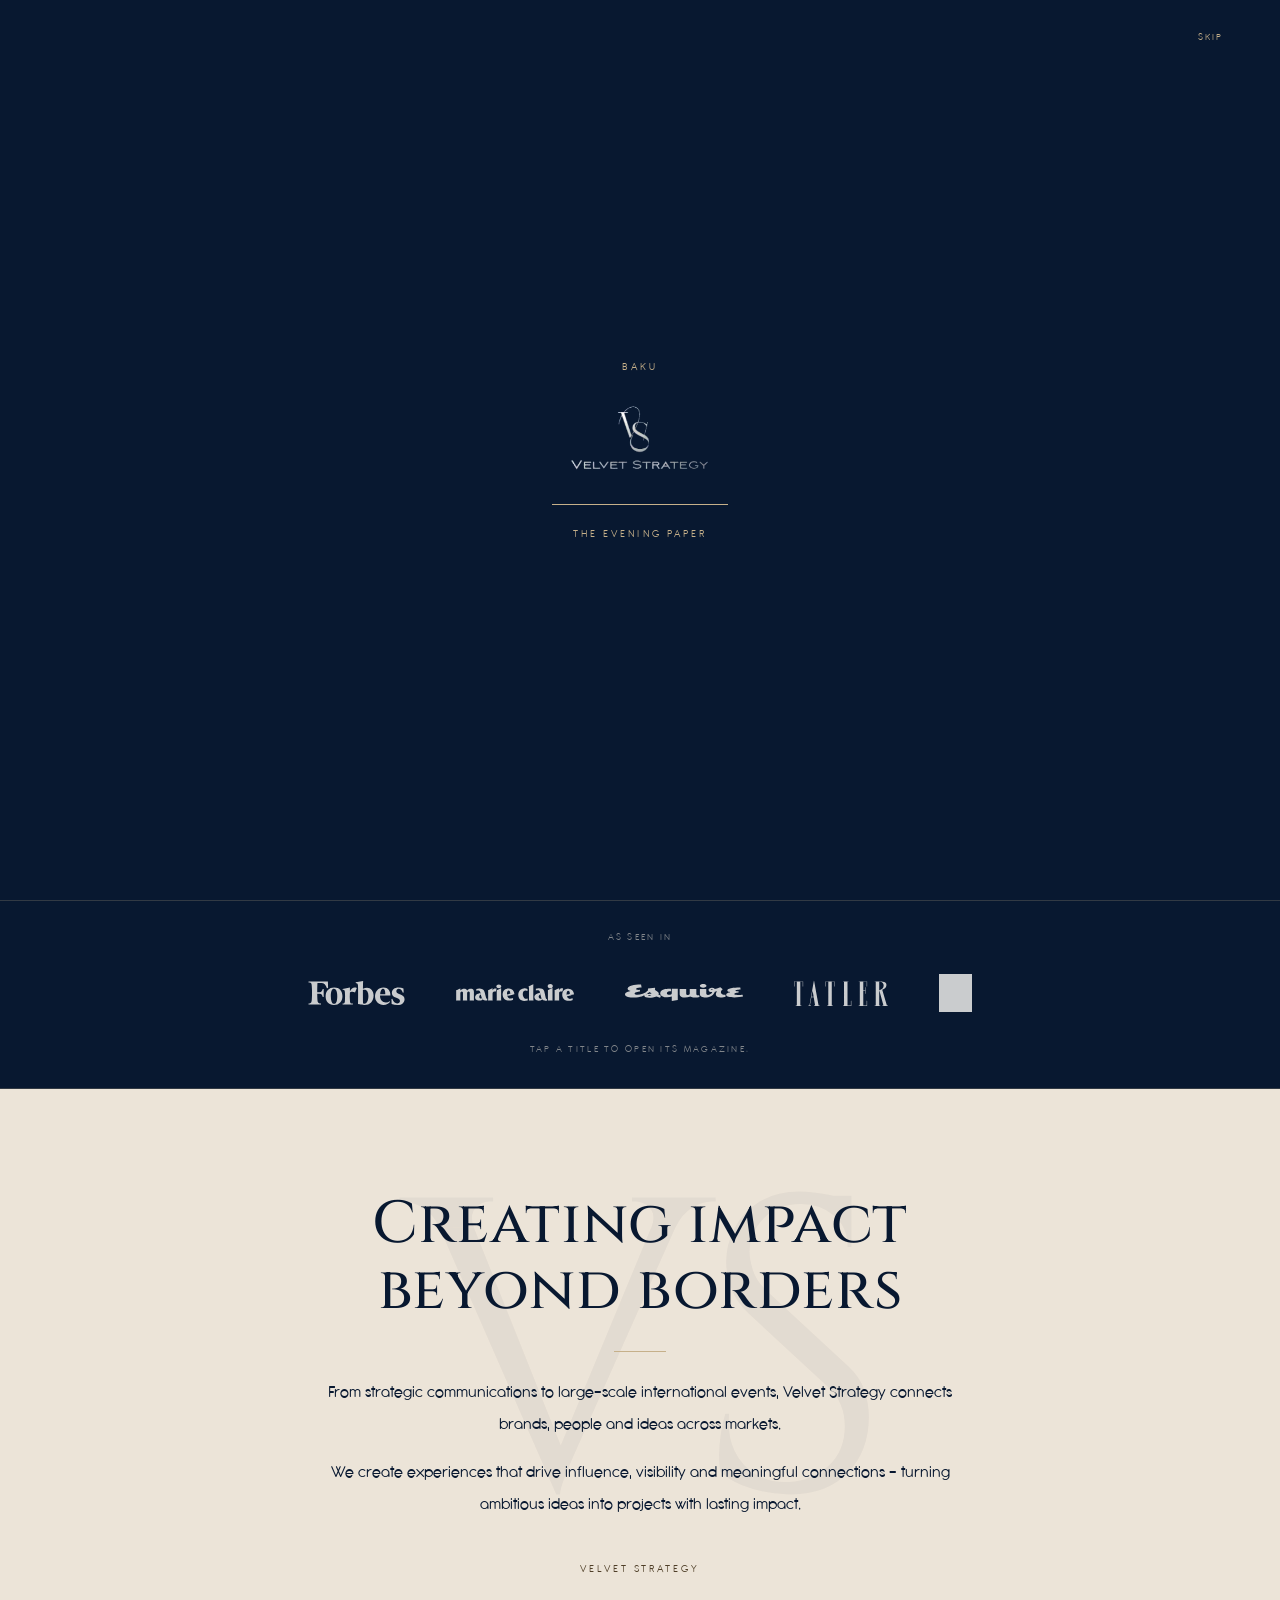
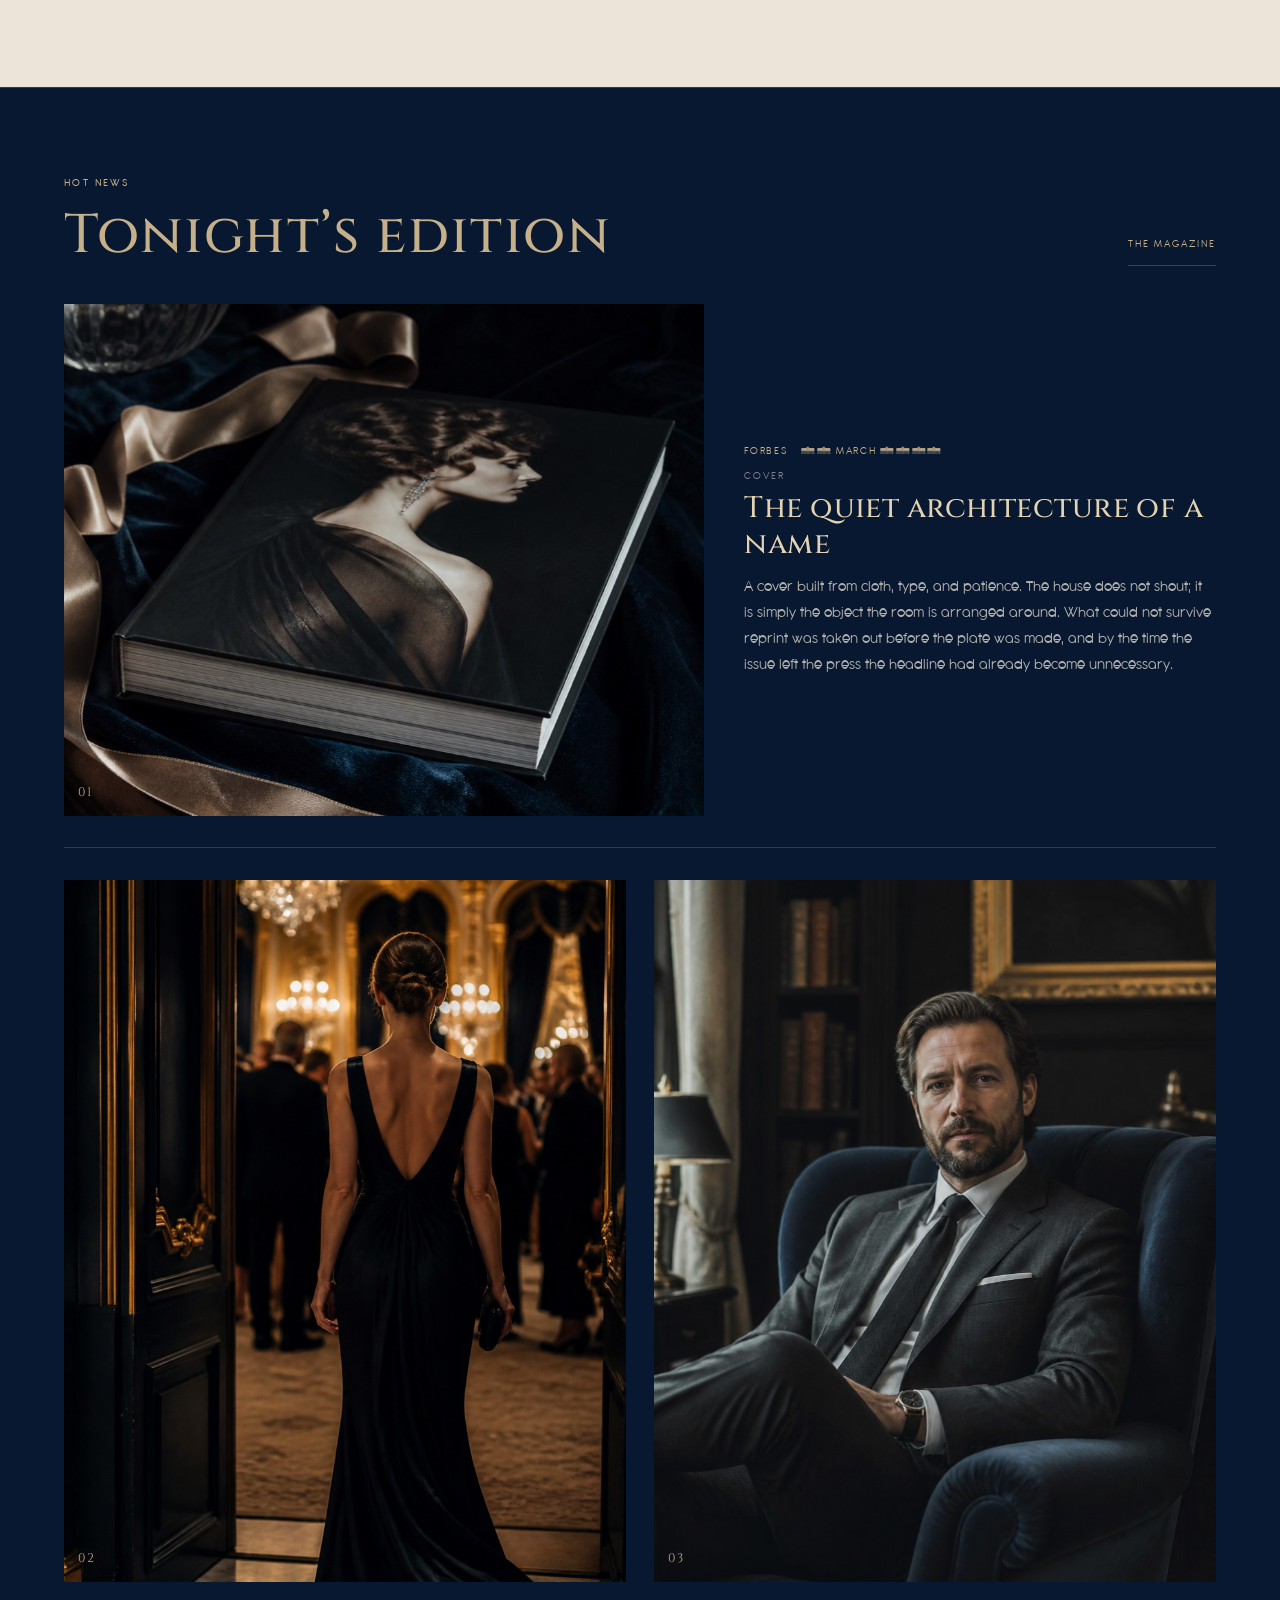
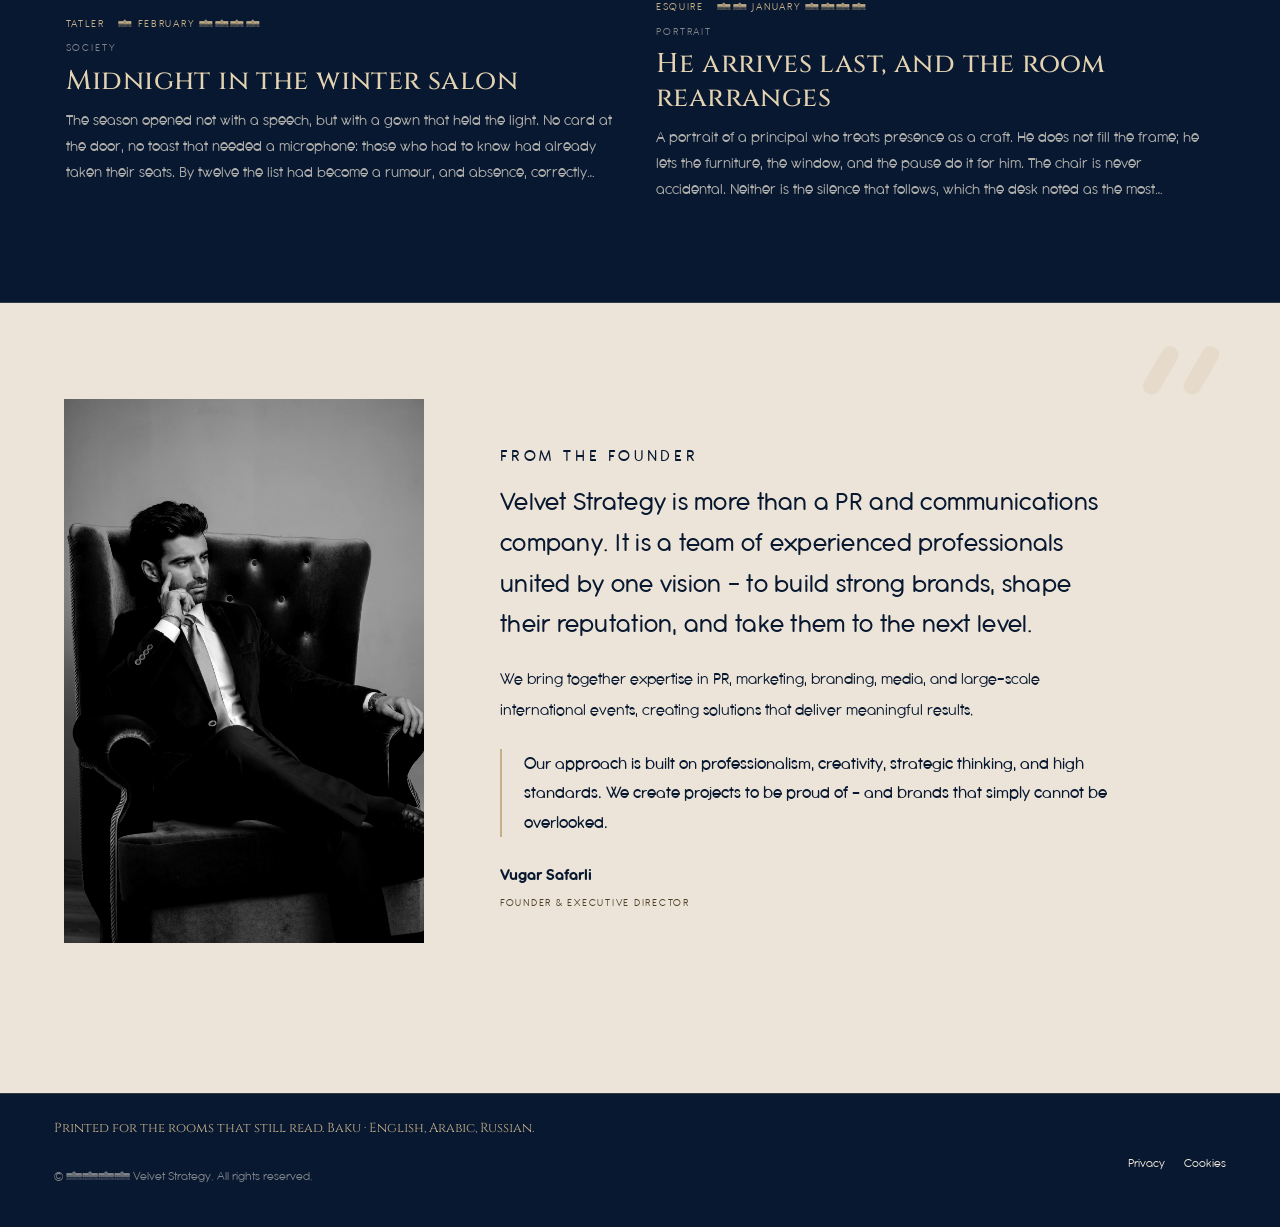
==== index.html @ 1d1216c5 "Set display type in Cinzel in place of Kudry. Co-authored-by: Cursor <cursoragent@cursor.com>" ====
<!DOCTYPE html>
<html lang="en">
  <head>
    <meta charset="utf-8" />
    <meta name="viewport" content="width=device-width, initial-scale=1, viewport-fit=cover" />
    <title>Velvet Strategy</title>
    <meta name="description" content="Velvet Strategy — PR, marketing, and event management. Where strategy turns into status." />
    <link rel="icon" href="assets/favicon.png" type="image/png" />
    <link rel="preconnect" href="https://fonts.googleapis.com" />
    <link rel="preconnect" href="https://fonts.gstatic.com" crossorigin />
    <link
      href="https://fonts.googleapis.com/css2?family=Amiri:ital,wght@0,400;0,700;1,400;1,700&family=Cinzel:wght@400;500;600;700&family=Noto+Naskh+Arabic:wght@400;500;600;700&family=Pinyon+Script&display=swap"
      rel="stylesheet"
    />
    <link rel="stylesheet" href="css/styles.css" />
    <script>
      (function () {
        try {
          var skip = window.matchMedia("(prefers-reduced-motion: reduce)").matches;
          if (skip) document.documentElement.classList.add("curtain-skip");
        } catch (e) {}
      })();
    </script>
  </head>
  <body data-page="home">
    <div class="curtain" id="curtain">
      <button type="button" class="curtain-skip" id="curtain-skip" data-i18n="curtain.skip">Skip</button>
      <div class="curtain-stage">
        <p class="curtain-place" data-i18n="curtain.place">Baku</p>
        <img class="curtain-mark" src="assets/logo-velvet.png" alt="Velvet Strategy" width="580" height="301" />
        <span class="curtain-rule" aria-hidden="true"></span>
        <p class="curtain-line" data-i18n="curtain.line">The evening paper</p>
      </div>
    </div>

    <a class="skip" href="#main" data-i18n="skip">Skip to content</a>
    <div class="read-line" aria-hidden="true"><i id="read-line"></i></div>

    <header class="site-header" id="site-header">
      <a class="wordmark" href="#top">
        <img src="assets/logo-velvet.png" alt="Velvet Strategy" width="580" height="301" />
      </a>
      <div class="header-end">
        <div class="lang-switch" role="group" aria-label="Language">
          <button class="lang-btn" type="button" data-lang="en" aria-pressed="true">EN</button>
          <button class="lang-btn" type="button" data-lang="ar" aria-pressed="false">عربي</button>
          <button class="lang-btn" type="button" data-lang="ru" aria-pressed="false">RU</button>
        </div>
        <a class="btn-talk" href="contact.html" data-i18n="nav.talk">Let’s talk</a>
        <button
          class="menu-toggle"
          id="menu-toggle"
          type="button"
          aria-expanded="false"
          aria-controls="site-menu"
          data-i18n-aria="nav.open"
        >
          <span class="burger" aria-hidden="true"><i></i><i></i><i></i></span>
        </button>
      </div>
      <nav class="mast-nav" aria-label="Primary">
        <a href="about.html" data-i18n="nav.about">About</a>
        <a href="services.html" data-i18n="nav.services">Services</a>
        <a href="magazine.html" data-i18n="nav.magazine">Magazine</a>
        <a href="events.html" data-i18n="nav.events">Events</a>
        <a href="partners.html" data-i18n="nav.partners">Partners</a>
        <a href="cases.html" data-i18n="nav.cases">Cases</a>
        <a href="contact.html" data-i18n="nav.contact">Contact</a>
      </nav>
    </header>

    <div class="menu" id="site-menu" aria-hidden="true" inert>
      <div class="menu-top">
        <a class="wordmark" href="index.html">
          <img src="assets/logo-velvet.png" alt="Velvet Strategy" width="580" height="301" />
        </a>
        <button class="menu-toggle" id="menu-close" type="button" data-i18n-aria="nav.close">
          <svg width="16" height="16" viewBox="0 0 16 16" aria-hidden="true">
            <path d="M2 2l12 12M14 2L2 14" fill="none" stroke="currentColor" stroke-width="1.2" />
          </svg>
        </button>
      </div>
      <nav class="menu-nav" aria-label="Mobile">
        <a class="menu-link" href="about.html"><span>01</span><b data-i18n="nav.about">About</b></a>
        <a class="menu-link" href="services.html"><span>02</span><b data-i18n="nav.services">Services</b></a>
        <a class="menu-link" href="magazine.html"><span>03</span><b data-i18n="nav.magazine">Magazine</b></a>
        <a class="menu-link" href="events.html"><span>04</span><b data-i18n="nav.events">Events</b></a>
        <a class="menu-link" href="partners.html"><span>05</span><b data-i18n="nav.partners">Partners</b></a>
        <a class="menu-link" href="cases.html"><span>06</span><b data-i18n="nav.cases">Cases</b></a>
        <a class="menu-link" href="contact.html"><span>07</span><b data-i18n="nav.contact">Contact</b></a>
      </nav>
      <div class="menu-footer">
        <div class="lang-switch" role="group" aria-label="Language">
          <button class="lang-btn" type="button" data-lang="en">EN</button>
          <button class="lang-btn" type="button" data-lang="ar">عربي</button>
          <button class="lang-btn" type="button" data-lang="ru">RU</button>
        </div>
        <a href="privacy.html" data-i18n="nav.privacy">Privacy</a>
      </div>
    </div>

    <main id="main">
      <section class="hero" id="top">
        <div class="hero-bg" aria-hidden="true"></div>
        <div class="hero-veil" aria-hidden="true"></div>
        <div class="hero-copy">
          <p class="hero-edition">
            <span class="live-dot" aria-hidden="true"></span>
            <span data-i18n="hero.edition">Late city edition</span>
            <span aria-hidden="true"> · </span>
            <time data-edition-date></time>
          </p>
          <h1 class="hero-title" data-i18n="hero.kicker">Global PR & communications advisors</h1>
          <p class="hero-body" data-i18n="hero.body">Building brands, shaping reputations and creating connections worldwide.</p>
          <div class="hero-actions">
            <a class="btn-ghost" href="magazine.html">
              <span data-i18n="hero.cta">Open today’s edition</span>
              <span class="arrow" aria-hidden="true"></span>
            </a>
          </div>
        </div>
      </section>

      <section class="featured reveal" aria-label="Press">
        <p data-i18n="featured.label">As seen in</p>
        <ul class="featured-logos" id="press-marks">
          <li>
            <a class="press-mark" href="magazine.html?outlet=Forbes" data-outlet="Forbes">
              <img src="assets/press/forbes.svg" alt="Forbes" />
            </a>
          </li>
          <li>
            <a class="press-mark" href="magazine.html?outlet=Marie Claire" data-outlet="Marie Claire">
              <img src="assets/press/marie-claire.svg" alt="Marie Claire" />
            </a>
          </li>
          <li>
            <a class="press-mark" href="magazine.html?outlet=Esquire" data-outlet="Esquire">
              <img src="assets/press/esquire.svg" alt="Esquire" />
            </a>
          </li>
          <li>
            <a class="press-mark" href="magazine.html?outlet=Tatler" data-outlet="Tatler">
              <img src="assets/press/tatler.svg" alt="Tatler" />
            </a>
          </li>
          <li>
            <a class="press-mark" href="magazine.html?outlet=Associated Press" data-outlet="Associated Press">
              <img src="assets/press/ap.svg" alt="Associated Press" />
            </a>
          </li>
        </ul>
        <p class="featured-hint" data-i18n="featured.hint"></p>
      </section>

      <section class="impact" id="impact" aria-labelledby="impact-title">
        <div class="impact-inner">
          <h2 id="impact-title">
            <span data-i18n="impact.line1">Creating impact</span>
            <span data-i18n="impact.line2">beyond borders</span>
          </h2>
          <span class="impact-rule" aria-hidden="true"></span>
          <p class="impact-copy" data-i18n="impact.p1">
            From strategic communications to large-scale international events, Velvet Strategy connects brands, people and ideas across markets.
          </p>
          <p class="impact-copy" data-i18n="impact.p2">
            We create experiences that drive influence, visibility and meaningful connections – turning ambitious ideas into projects with lasting impact.
          </p>
          <p class="impact-mark">Velvet Strategy</p>
        </div>
      </section>

      <section class="heat" id="heat" aria-labelledby="heat-title">
        <div class="heat-head">
          <p class="eyebrow" data-i18n="heat.eyebrow">Hot news</p>
          <div class="heat-head-row">
            <h2 id="heat-title" data-i18n="heat.title">Tonight’s edition</h2>
            <a class="heat-more" href="magazine.html" data-i18n="heat.more">The magazine</a>
          </div>
        </div>
        <div class="heat-grid" id="hot-news"></div>
      </section>

      <section class="founder" id="founder" aria-labelledby="founder-title">
        <div class="founder-grid wrap">
          <figure class="founder-portrait reveal">
            <img
              src="assets/founder-vugar.jpg"
              alt="Vugar Safarli"
              width="682"
              height="778"
              decoding="async"
            />
          </figure>
          <div class="founder-copy reveal">
            <p class="eyebrow" data-i18n="founder.eyebrow">From the founder</p>
            <h2 id="founder-title" data-i18n="founder.title">
              Velvet Strategy is more than a PR and communications company. It is a team of experienced professionals united by one vision – to build strong brands, shape their reputation, and take them to the next level.
            </h2>
            <p data-i18n="founder.p1">
              We bring together expertise in PR, marketing, branding, media, and large-scale international events, creating solutions that deliver meaningful results.
            </p>
            <blockquote data-i18n="founder.p2">
              Our approach is built on professionalism, creativity, strategic thinking, and high standards. We create projects to be proud of – and brands that simply cannot be overlooked.
            </blockquote>
            <p class="founder-sign">
              <strong data-i18n="founder.name">Vugar Safarli</strong>
              <small data-i18n="founder.role">Founder & Executive Director</small>
            </p>
          </div>
        </div>
      </section>
    </main>

    <footer class="site-footer reveal">
      <p class="footer-colophon" data-i18n="footer.colophon"></p>
      <p>
        © <span data-year></span> <span data-brand="legal"></span>.
        <span data-i18n="footer.rights"></span>
      </p>
      <div class="footer-links">
        <a href="privacy.html" data-i18n="nav.privacy">Privacy</a>
        <a href="cookies.html" data-i18n="nav.cookies">Cookies</a>
      </div>
    </footer>

    <a class="wa" data-wa href="#" data-i18n-aria="contact.whatsapp" aria-label="WhatsApp">
      <svg width="20" height="20" viewBox="0 0 24 24" fill="currentColor" aria-hidden="true">
        <path
          d="M12.04 2C6.58 2 2.15 6.4 2.15 11.84c0 1.74.46 3.44 1.33 4.94L2 22l5.37-1.4a10 10 0 0 0 4.67 1.19h.01c5.46 0 9.89-4.4 9.89-9.85C21.94 6.4 17.5 2 12.04 2zm5.75 14.16c-.24.68-1.4 1.3-1.94 1.38-.5.07-1.12.1-1.81-.11-.42-.13-.95-.3-1.64-.59-2.89-1.25-4.77-4.16-4.92-4.35-.14-.2-1.18-1.57-1.18-3 0-1.42.74-2.12 1-2.41.24-.28.64-.41 1.02-.41h.73c.23 0 .55-.09.86.66.33.79.1 1.92.09 1.96-.13.32-.22.35-.41.58-.18.2-.38.46-.17.86.2.4.9 1.48 1.93 2.4 1.33 1.18 2.45 1.55 2.85 1.73.4.18.63.15.86-.09.23-.24.99-1.15 1.26-1.55.26-.4.53-.33.88-.2.36.13 2.26 1.07 2.65 1.26.39.2.64.29.74.46.09.16.09.94-.15 1.62z"
        />
      </svg>
    </a>
    <div class="toast" id="toast" role="status"></div>
    <script src="js/config.js"></script>
    <script src="js/i18n.js"></script>
    <script src="js/news.js"></script>
    <script src="js/app.js"></script>
  </body>
</html>
---- css/styles.css ----
/* Velvet Strategy — quiet luxury */

@font-face {
  font-family: "Antipasto Pro";
  src: url("../assets/fonts/AntipastoPro-Light.woff2") format("woff2");
  font-weight: 300;
  font-style: normal;
  font-display: swap;
}

@font-face {
  font-family: "Antipasto Pro";
  src: url("../assets/fonts/AntipastoPro-Regular.woff2") format("woff2");
  font-weight: 400;
  font-style: normal;
  font-display: swap;
}

@font-face {
  font-family: "Antipasto Pro";
  src: url("../assets/fonts/AntipastoPro-Medium.woff2") format("woff2");
  font-weight: 500;
  font-style: normal;
  font-display: swap;
}

@font-face {
  font-family: "Antipasto Pro";
  src: url("../assets/fonts/AntipastoPro-Bold.woff2") format("woff2");
  font-weight: 600;
  font-style: normal;
  font-display: swap;
}

@font-face {
  font-family: "Antipasto Pro";
  src: url("../assets/fonts/AntipastoPro-Bold.woff2") format("woff2");
  font-weight: 700;
  font-style: normal;
  font-display: swap;
}

:root {
  --navy: #081830;
  --navy-2: #0c2040;
  --navy-3: #122a4c;
  --gold: #c6b08a;
  --gold-2: #e4d3b2;
  --gold-dim: rgba(198, 176, 138, 0.28);
  --gold-deep: #4f3f28;
  --cream: #f1eadc;
  --mist: rgba(241, 234, 220, 0.72);
  --mute: rgba(241, 234, 220, 0.52);
  --beige: #ece4d8;
  --ink-mist: rgba(8, 24, 48, 0.82);
  --ink-mute: rgba(8, 24, 48, 0.62);
  --ink-line: rgba(8, 24, 48, 0.16);
  --line: rgba(198, 176, 138, 0.22);
  --header-h: 4.75rem;
  --pad: clamp(1.25rem, 4.2vw, 3.5rem);
  --max: 72rem;
  --serif: "Cinzel", "Times New Roman", serif;
  --sans: "Antipasto Pro", "Manrope", "Segoe UI", sans-serif;
  --gothic: "Antipasto Pro", "Manrope", "Segoe UI", sans-serif;
  --script: "Pinyon Script", "Snell Roundhand", "Apple Chancery", cursive;
  --ar-serif: "Amiri", "Noto Naskh Arabic", serif;
  --ar-sans: "Noto Naskh Arabic", "Amiri", serif;
  --ease: cubic-bezier(0.22, 1, 0.36, 1);
  --z-header: 50;
  --z-menu: 60;
  --z-film: 70;
  --z-toast: 80;
  --z-curtain: 96;
}

*,
*::before,
*::after {
  box-sizing: border-box;
}

html {
  scroll-behavior: smooth;
  -webkit-text-size-adjust: 100%;
  text-size-adjust: 100%;
  scrollbar-width: none;
  -ms-overflow-style: none;
}

html::-webkit-scrollbar,
body::-webkit-scrollbar,
.article-scroll::-webkit-scrollbar,
.ribbon-track::-webkit-scrollbar {
  display: none;
  width: 0;
  height: 0;
}

.article-scroll,
.ribbon-track {
  scrollbar-width: none;
  -ms-overflow-style: none;
}

html:has(.curtain):not(.curtain-skip):not(.is-ready) {
  overflow: hidden;
}

html[lang="ar"] {
  --serif: var(--ar-serif);
  --sans: var(--ar-sans);
  --gothic: var(--ar-serif);
  --script: var(--ar-serif);
}

body {
  margin: 0;
  font-family: var(--sans);
  font-size: 1.05rem;
  line-height: 1.75;
  color: var(--cream);
  background: var(--navy);
  font-optical-sizing: auto;
  font-synthesis: none;
  text-rendering: optimizeLegibility;
  -webkit-font-smoothing: antialiased;
  overflow-x: hidden;
  scrollbar-width: none;
  -ms-overflow-style: none;
}

body::after {
  content: "";
  pointer-events: none;
  position: fixed;
  inset: 0;
  z-index: 90;
  opacity: 0.04;
  mix-blend-mode: overlay;
  background-image: url("data:image/svg+xml,%3Csvg viewBox='0 0 180 180' xmlns='http://www.w3.org/2000/svg'%3E%3Cfilter id='n'%3E%3CfeTurbulence type='fractalNoise' baseFrequency='.8' numOctaves='3' stitchTiles='stitch'/%3E%3C/filter%3E%3Crect width='100%25' height='100%25' filter='url(%23n)'/%3E%3C/svg%3E");
}

img {
  max-width: 100%;
  display: block;
}

a {
  color: inherit;
}

button,
input,
textarea {
  font: inherit;
}

input,
textarea {
  font-family: var(--sans);
}

:focus-visible {
  outline: 1px solid var(--gold);
  outline-offset: 3px;
}

[hidden] {
  display: none !important;
}

.skip {
  position: absolute;
  inset-inline-start: 1rem;
  top: -4rem;
  z-index: 100;
  background: var(--gold);
  color: var(--navy);
  padding: 0.55rem 0.9rem;
}

.skip:focus {
  top: 1rem;
}

.banner {
  display: none;
  text-align: center;
  font-size: 0.68rem;
  letter-spacing: 0.16em;
  text-transform: uppercase;
  color: var(--gold);
  border-bottom: 1px solid var(--line);
  padding: 0.45rem var(--pad);
  background: var(--navy);
}

.banner.is-on {
  display: block;
}

/* Opening scene */
.curtain {
  position: fixed;
  inset: 0;
  z-index: var(--z-curtain);
  display: grid;
  place-items: center;
  background: var(--navy);
  color: var(--gold-2);
  transition: opacity 0.9s var(--ease), visibility 0.9s;
}

.curtain.is-out,
html.curtain-skip .curtain {
  opacity: 0;
  visibility: hidden;
  pointer-events: none;
}

html.curtain-skip .curtain {
  display: none;
}

button.curtain-skip {
  position: absolute;
  top: max(1rem, env(safe-area-inset-top));
  inset-inline-end: var(--pad);
  appearance: none;
  border: 0;
  background: none;
  color: var(--gold);
  min-height: 44px;
  padding: 0 0.2rem;
  cursor: pointer;
  font-family: var(--sans);
  font-size: 0.62rem;
  letter-spacing: 0.2em;
  text-transform: uppercase;
}

button.curtain-skip:hover {
  color: var(--gold-2);
}

.curtain-stage {
  display: flex;
  flex-direction: column;
  align-items: center;
  text-align: center;
  padding: 1.5rem;
}

.curtain-place,
.curtain-line {
  margin: 0;
  font-family: var(--sans);
  font-size: 0.68rem;
  letter-spacing: 0.28em;
  text-transform: uppercase;
  color: var(--gold);
}

.curtain-mark {
  height: clamp(3.4rem, 11vw, 5.4rem);
  width: auto;
  margin: 1.15rem 0 0;
  opacity: 0;
  transform: translate3d(0, 12px, 0);
  animation: appear 1.1s 0.35s var(--ease) both;
}

.curtain-place {
  opacity: 0;
  animation: appear 0.9s 0.12s var(--ease) both;
}

.curtain-rule {
  display: block;
  width: min(11rem, 42vw);
  height: 1px;
  margin: 1.45rem 0 1.15rem;
  background: var(--gold);
  transform: scaleX(0);
  transform-origin: center;
  animation: draw-rule 1s 0.7s var(--ease) both;
}

.curtain-line {
  opacity: 0;
  animation: appear 0.95s 1.15s var(--ease) both;
}

html.curtain-skip .curtain-mark,
html.curtain-skip .curtain-place,
html.curtain-skip .curtain-rule,
html.curtain-skip .curtain-line,
.curtain.is-out .curtain-mark,
.curtain.is-out .curtain-place,
.curtain.is-out .curtain-rule,
.curtain.is-out .curtain-line {
  animation: none;
}

.read-line {
  position: fixed;
  top: 0;
  inset-inline: 0;
  z-index: 55;
  height: 2px;
  pointer-events: none;
  overflow: hidden;
  opacity: 0;
  transition: opacity 0.4s var(--ease);
}

html.is-ready .read-line,
html.curtain-skip .read-line {
  opacity: 1;
}

.read-line i {
  display: block;
  width: 100%;
  height: 100%;
  background: var(--gold);
  transform: scaleX(0);
  transform-origin: 0 50%;
}

html[dir="rtl"] .read-line i {
  transform-origin: 100% 50%;
}

.reveal {
  opacity: 0;
  transform: translate3d(0, 22px, 0);
  transition: opacity 0.95s var(--ease), transform 0.95s var(--ease);
}

.reveal.is-in {
  opacity: 1;
  transform: none;
}

@keyframes appear {
  from {
    opacity: 0;
    transform: translate3d(0, 16px, 0);
  }
  to {
    opacity: 1;
    transform: none;
  }
}

@keyframes draw-rule {
  from {
    transform: scaleX(0);
  }
  to {
    transform: scaleX(1);
  }
}

@keyframes rise {
  from {
    opacity: 0;
    transform: translate3d(0, 14px, 0);
  }
  to {
    opacity: 1;
    transform: none;
  }
}

/* Header */
.site-header {
  position: sticky;
  top: 0;
  z-index: var(--z-header);
  display: flex;
  flex-wrap: wrap;
  align-items: center;
  justify-content: space-between;
  min-height: var(--header-h);
  padding: 0 var(--pad);
  background: rgba(8, 24, 48, 0.42);
  backdrop-filter: blur(16px);
  -webkit-backdrop-filter: blur(16px);
  border-bottom: 1px solid transparent;
  transition: background 0.3s var(--ease), border-color 0.3s, min-height 0.35s var(--ease),
    opacity 0.7s var(--ease);
}

html:has(.curtain):not(.curtain-skip):not(.is-ready) .site-header {
  opacity: 0;
  pointer-events: none;
}

.site-header.is-scrolled {
  background: rgba(8, 24, 48, 0.94);
  border-bottom-color: var(--line);
}

.wordmark {
  text-decoration: none;
  display: inline-flex;
  align-items: center;
  min-height: 44px;
}

.wordmark img {
  display: block;
  height: 48px;
  width: auto;
  transition: height 0.35s var(--ease);
}

.site-header.is-compact .wordmark {
  min-height: 36px;
}

.site-header.is-compact .wordmark img {
  height: 32px;
}

.mast-nav {
  display: none;
  flex: 1 0 100%;
  justify-content: center;
  flex-wrap: wrap;
  gap: 0 0.35rem;
  border-top: 1px solid var(--line);
  padding: 0.15rem var(--pad) 0.35rem;
}

.mast-nav a {
  position: relative;
  text-decoration: none;
  font-size: 0.72rem;
  letter-spacing: 0.14em;
  text-transform: uppercase;
  color: var(--mist);
  min-height: 44px;
  padding: 0 0.85rem;
  display: inline-flex;
  align-items: center;
}

.mast-nav a::after {
  content: "";
  position: absolute;
  inset-inline: 0.85rem;
  bottom: 0.6rem;
  height: 1px;
  background: var(--gold);
  transform: scaleX(0);
  transform-origin: center;
  transition: transform 0.4s var(--ease);
}

.mast-nav a:hover {
  color: var(--gold);
}

.mast-nav a:hover::after,
.mast-nav a.is-on::after {
  transform: scaleX(1);
}

.mast-nav a.is-on {
  color: var(--gold);
}

.header-end {
  display: flex;
  align-items: center;
  gap: 0.35rem;
}

.lang-switch {
  display: flex;
}

.lang-btn {
  appearance: none;
  border: 0;
  background: transparent;
  color: var(--mute);
  min-width: 40px;
  min-height: 44px;
  cursor: pointer;
  font-size: 0.68rem;
  letter-spacing: 0.12em;
  font-weight: 600;
}

.lang-btn.is-active {
  color: var(--gold);
}

.btn-talk {
  display: none;
  align-items: center;
  min-height: 42px;
  padding: 0 1.05rem;
  border: 1px solid var(--gold);
  color: var(--cream);
  text-decoration: none;
  font-size: 0.68rem;
  letter-spacing: 0.16em;
  text-transform: uppercase;
  margin-inline-start: 0.4rem;
  transition: background 0.35s var(--ease), color 0.35s var(--ease);
}

.btn-talk:hover {
  background: var(--gold);
  color: var(--navy);
}

.menu-toggle {
  appearance: none;
  border: 0;
  background: transparent;
  width: 44px;
  height: 44px;
  display: grid;
  place-items: center;
  cursor: pointer;
  color: var(--cream);
}

.burger {
  width: 18px;
  height: 11px;
  display: flex;
  flex-direction: column;
  justify-content: space-between;
}

.burger i {
  display: block;
  height: 1px;
  background: currentColor;
}

/* Menu */
.menu {
  position: fixed;
  inset: 0;
  z-index: var(--z-menu);
  background: var(--navy);
  display: flex;
  flex-direction: column;
  padding: 1.2rem var(--pad) 2rem;
  opacity: 0;
  visibility: hidden;
  pointer-events: none;
  transition: opacity 0.35s var(--ease), visibility 0.35s;
}

.menu.is-open {
  opacity: 1;
  visibility: visible;
  pointer-events: auto;
}

.menu-top {
  display: flex;
  justify-content: space-between;
  align-items: center;
  min-height: var(--header-h);
}

.menu-top .wordmark img {
  height: 52px;
}

.menu-nav {
  flex: 1;
  display: flex;
  flex-direction: column;
  justify-content: center;
  gap: 0.35rem;
}

.menu-link {
  display: flex;
  align-items: baseline;
  gap: 1rem;
  text-decoration: none;
  color: var(--gold-2);
  font-family: var(--serif);
  font-size: clamp(1.45rem, 5.6vw, 2.55rem);
  font-weight: 500;
  letter-spacing: 0.03em;
  line-height: 1.18;
}

.menu-link.is-on {
  color: var(--gold);
}

.menu-link span {
  font-family: var(--sans);
  font-size: 0.68rem;
  letter-spacing: 0.16em;
  color: var(--gold);
}

.menu-footer {
  display: flex;
  justify-content: space-between;
  gap: 1rem;
  border-top: 1px solid var(--line);
  padding-top: 1rem;
  font-size: 0.8rem;
}

body.menu-open {
  overflow: hidden;
}

/* Hero */
.hero {
  position: relative;
  min-height: calc(100svh - var(--header-h));
  min-height: calc(100dvh - var(--header-h));
  display: grid;
  align-items: center;
  padding: 3.5rem var(--pad) 4.5rem;
  overflow: hidden;
}

.hero-bg {
  position: absolute;
  inset: -8%;
  background: #081830 url("../assets/hero-dubai.jpg") center 38% / cover no-repeat;
  transform: scale(1.08);
  filter: brightness(0.9) saturate(1.08) contrast(1.06);
}

html.is-ready .hero-bg,
html.curtain-skip .hero-bg {
  animation: ken 32s var(--ease) infinite alternate;
}

.hero-veil {
  position: absolute;
  inset: 0;
  background:
    linear-gradient(180deg, rgba(8, 24, 48, 0.58) 0%, transparent 32%, rgba(8, 24, 48, 0.42) 100%),
    linear-gradient(
      105deg,
      rgba(8, 13, 22, 0.74) 0%,
      rgba(8, 13, 22, 0.16) 48%,
      rgba(8, 13, 22, 0.38) 100%
    );
}

.hero-copy {
  position: relative;
  z-index: 1;
  max-width: 42rem;
}

html:has(.curtain):not(.curtain-skip):not(.is-ready) .hero-copy > * {
  opacity: 0;
  transform: translate3d(0, 18px, 0);
}

html.is-ready .hero-copy > * {
  animation: appear 1.05s var(--ease) both;
}

html.is-ready .hero-copy > *:nth-child(1) {
  animation-delay: 0.06s;
}
html.is-ready .hero-copy > *:nth-child(2) {
  animation-delay: 0.18s;
}
html.is-ready .hero-copy > *:nth-child(3) {
  animation-delay: 0.32s;
}
html.is-ready .hero-copy > *:nth-child(4) {
  animation-delay: 0.46s;
}

html.curtain-skip .hero-copy > * {
  opacity: 1;
  transform: none;
  animation: none;
}

.hero-edition {
  display: flex;
  align-items: center;
  flex-wrap: wrap;
  gap: 0.45rem 0.55rem;
  margin: 0 0 1.15rem;
  font-size: 0.68rem;
  letter-spacing: 0.2em;
  text-transform: uppercase;
  color: var(--gold);
}

.live-dot {
  width: 7px;
  height: 7px;
  border-radius: 50%;
  background: var(--gold);
  box-shadow: 0 0 0 0 rgba(198, 176, 138, 0.7);
  animation: live 1.8s ease-out infinite;
}

@keyframes live {
  0% {
    box-shadow: 0 0 0 0 rgba(198, 176, 138, 0.55);
  }
  70% {
    box-shadow: 0 0 0 8px rgba(198, 176, 138, 0);
  }
  100% {
    box-shadow: 0 0 0 0 rgba(198, 176, 138, 0);
  }
}

.hero-title {
  margin: 0;
  color: var(--gold);
  font-family: var(--serif);
  font-weight: 500;
  font-size: clamp(1.85rem, 5.4vw, 3.35rem);
  line-height: 1.12;
  letter-spacing: 0.02em;
  text-wrap: balance;
}

.hero-title em {
  display: block;
  font-family: var(--script);
  font-style: normal;
  font-weight: 400;
  letter-spacing: 0.02em;
  line-height: 1.2;
  margin-top: 0.12em;
}

html[lang="ar"] .hero-title em {
  font-family: var(--ar-serif);
  font-style: italic;
}

.hero-body {
  margin: 1.15rem 0 1.7rem;
  max-width: 32rem;
  color: var(--mist);
  font-size: 1.05rem;
}

.hero-actions {
  display: flex;
  flex-direction: column;
  align-items: flex-start;
  gap: 1.1rem;
}

html[dir="rtl"] .hero-actions {
  align-items: flex-start;
}

.btn-ghost {
  display: inline-flex;
  align-items: center;
  gap: 0.7rem;
  min-height: 48px;
  padding: 0 1.15rem;
  border: 1px solid var(--gold);
  color: var(--cream);
  text-decoration: none;
  font-size: 0.7rem;
  letter-spacing: 0.16em;
  text-transform: uppercase;
  background: transparent;
  cursor: pointer;
  transition: background 0.35s var(--ease), color 0.35s var(--ease);
}

.btn-ghost:hover {
  background: var(--gold);
  color: var(--navy);
}

.btn-ghost .arrow {
  width: 18px;
  height: 1px;
  background: currentColor;
  position: relative;
  transition: transform 0.35s var(--ease);
}

.btn-ghost:hover .arrow {
  transform: translateX(5px);
}

html[dir="rtl"] .btn-ghost:hover .arrow {
  transform: translateX(-5px);
}

.btn-ghost .arrow::after {
  content: "";
  position: absolute;
  right: 0;
  top: -3px;
  width: 7px;
  height: 7px;
  border-right: 1px solid currentColor;
  border-top: 1px solid currentColor;
  transform: rotate(45deg);
}

html[dir="rtl"] .btn-ghost .arrow::after {
  right: auto;
  left: 0;
  transform: rotate(-135deg);
}

.film-btn {
  display: inline-flex;
  align-items: center;
  gap: 0.7rem;
  background: none;
  border: 0;
  color: var(--cream);
  cursor: pointer;
  min-height: 44px;
  padding: 0;
  font-size: 0.7rem;
  letter-spacing: 0.16em;
  text-transform: uppercase;
}

.film-ring {
  width: 34px;
  height: 34px;
  border: 1px solid var(--gold);
  border-radius: 50%;
  display: grid;
  place-items: center;
  animation: live 2.4s ease-out infinite;
}

.film-ring i {
  width: 7px;
  height: 7px;
  background: var(--gold);
  transform: rotate(45deg);
}

@keyframes ken {
  from {
    transform: scale(1.08) translate3d(0, 0, 0);
  }
  to {
    transform: scale(1.16) translate3d(-1.5%, 1%, 0);
  }
}

/* Featured */
.featured {
  display: flex;
  flex-direction: column;
  align-items: center;
  text-align: center;
  gap: 1.35rem;
  padding: 1.7rem var(--pad) 1.85rem;
  border-top: 1px solid var(--line);
  border-bottom: 1px solid var(--line);
  background: var(--navy);
}

.featured p {
  margin: 0;
  font-size: 0.65rem;
  letter-spacing: 0.22em;
  text-transform: uppercase;
  color: var(--mute);
}

.featured-logos {
  display: flex;
  flex-wrap: wrap;
  justify-content: center;
  align-items: center;
  gap: 1.5rem 2.35rem;
  margin: 0;
  padding: 0;
  list-style: none;
  width: 100%;
  max-width: 52rem;
}

.featured-logos li {
  display: flex;
  align-items: center;
  justify-content: center;
  margin: 0;
}

.featured-logos img {
  display: block;
  height: 24px;
  width: auto;
  max-width: 118px;
  object-fit: contain;
  filter: brightness(0) invert(0.88);
  opacity: 0.9;
}

.featured-logos img[alt="Associated Press"] {
  height: 34px;
}

.press-mark {
  appearance: none;
  margin: 0;
  padding: 0.35rem 0.2rem;
  border: 0;
  border-bottom: 1px solid transparent;
  background: transparent;
  cursor: pointer;
  min-height: 44px;
  display: flex;
  align-items: center;
}

.press-mark img {
  pointer-events: none;
}

.press-mark:hover img,
.press-mark.is-on img {
  opacity: 1;
  filter: brightness(0) invert(0.92) sepia(0.35) saturate(1.4) hue-rotate(6deg);
}

.press-mark.is-on {
  border-bottom-color: var(--gold);
}

.featured-hint {
  margin: 0;
  font-size: 0.65rem;
  letter-spacing: 0.14em;
  text-transform: uppercase;
  color: var(--mute);
}

/* Impact */
.impact {
  position: relative;
  overflow: hidden;
  padding: 6.4rem var(--pad) 6.8rem;
  background: var(--beige);
  color: var(--navy);
}

.impact::before {
  content: "VS";
  position: absolute;
  left: 50%;
  top: 46%;
  transform: translate(-50%, -50%);
  font-family: var(--serif);
  font-size: clamp(14rem, 34vw, 26rem);
  font-weight: 400;
  line-height: 0.8;
  letter-spacing: -0.04em;
  color: rgba(8, 24, 48, 0.045);
  pointer-events: none;
}

.impact-inner {
  position: relative;
  z-index: 1;
  max-width: 40rem;
  margin-inline: auto;
  text-align: center;
}

.impact .eyebrow {
  margin: 0 0 1.15rem;
  color: var(--gold-deep);
}

.impact h2 {
  margin: 0 auto;
  font-family: var(--serif);
  font-weight: 500;
  font-size: clamp(2.05rem, 5.4vw, 3.7rem);
  line-height: 1.12;
  letter-spacing: 0.01em;
  text-transform: none;
  color: var(--navy);
}

.impact h2 span {
  display: block;
}

.impact-rule {
  display: block;
  width: 3.2rem;
  height: 1px;
  margin: 1.7rem auto 1.55rem;
  background: var(--gold);
}

.impact-copy {
  margin: 0;
  color: var(--navy);
  font-size: 1.08rem;
  line-height: 1.85;
}

.impact-copy + .impact-copy {
  margin-top: 1.05rem;
}

.impact-mark {
  margin: 2.4rem 0 0;
  font-size: 0.66rem;
  letter-spacing: 0.28em;
  text-transform: uppercase;
  color: var(--gold-deep);
}

/* Hot news */
.heat {
  position: relative;
  padding: 5.4rem var(--pad) 5.8rem;
  background: var(--navy);
  color: var(--cream);
  border-top: 1px solid var(--line);
  border-bottom: 1px solid var(--line);
}

.heat-head {
  display: flex;
  flex-direction: column;
  gap: 0.85rem;
  margin-bottom: 2.4rem;
  max-width: var(--max);
  margin-inline: auto;
}

.heat .eyebrow {
  margin: 0;
  color: var(--gold);
}

.heat-head-row {
  display: flex;
  flex-wrap: wrap;
  align-items: flex-end;
  justify-content: space-between;
  gap: 1rem 2rem;
}

.heat h2 {
  margin: 0;
  font-family: var(--serif);
  font-weight: 500;
  font-size: clamp(2rem, 4.6vw, 3.4rem);
  line-height: 1.08;
  letter-spacing: 0.03em;
  color: var(--gold);
}

.heat-more {
  display: inline-flex;
  align-items: center;
  min-height: 44px;
  color: var(--gold);
  text-decoration: none;
  font-size: 0.68rem;
  letter-spacing: 0.18em;
  text-transform: uppercase;
  border-bottom: 1px solid var(--gold-dim);
}

.heat-more:hover {
  color: var(--gold-2);
  border-bottom-color: var(--gold);
}

.heat-grid {
  display: grid;
  gap: 1.15rem;
  max-width: var(--max);
  margin-inline: auto;
}

.heat-card {
  display: grid;
  gap: 1.05rem;
  min-width: 0;
  color: inherit;
  text-decoration: none;
  padding-bottom: 0.4rem;
  opacity: 0;
  transform: translate3d(0, 16px, 0);
  transition: opacity 0.8s var(--ease), transform 0.8s var(--ease);
  transition-delay: calc(var(--i, 0) * 80ms);
}

.heat-card.is-in {
  opacity: 1;
  transform: none;
}

.heat-frame {
  position: relative;
  overflow: hidden;
  background: var(--navy-2);
}

.heat-frame img {
  width: 100%;
  height: 100%;
  object-fit: cover;
  transition: transform 1.1s var(--ease);
}

.heat-card.is-lead .heat-frame {
  aspect-ratio: 16 / 10;
}

.heat-card.is-column .heat-frame {
  aspect-ratio: 4 / 5;
}

.heat-card:hover .heat-frame img,
.heat-card:focus-visible .heat-frame img {
  transform: scale(1.045);
}

.heat-card:focus-visible {
  outline: 1px solid var(--gold);
  outline-offset: 6px;
}

.heat-folio {
  position: absolute;
  inset-inline-start: 0.85rem;
  bottom: 0.75rem;
  font-family: var(--serif);
  font-size: 0.78rem;
  letter-spacing: 0.16em;
  color: var(--gold);
}

.heat-copy {
  display: flex;
  flex-direction: column;
  min-width: 0;
  padding-inline: 0.1rem;
}

.heat-meta {
  display: flex;
  flex-wrap: wrap;
  gap: 0.4rem 0.85rem;
  margin-bottom: 0.35rem;
  font-size: 0.66rem;
  letter-spacing: 0.16em;
  text-transform: uppercase;
  color: var(--gold);
}

.heat-kind {
  margin: 0 0 0.4rem;
  font-size: 0.66rem;
  letter-spacing: 0.18em;
  text-transform: uppercase;
  color: var(--mute);
}

.heat-headline {
  font-family: var(--serif);
  font-size: clamp(1.25rem, 2.2vw, 1.7rem);
  font-weight: 500;
  line-height: 1.22;
  letter-spacing: 0.015em;
  color: var(--gold-2);
}

.heat-lede {
  display: -webkit-box;
  -webkit-box-orient: vertical;
  -webkit-line-clamp: 3;
  overflow: hidden;
  margin-top: 0.7rem;
  color: var(--mist);
  font-size: 0.98rem;
  line-height: 1.65;
}

@media (min-width: 860px) {
  .heat-grid {
    grid-template-columns: 1fr 1fr;
    gap: 2rem 1.8rem;
  }

  .heat-card.is-lead {
    grid-column: 1 / -1;
    grid-template-columns: 1.15fr 0.85fr;
    align-items: center;
    gap: 2.4rem;
    padding-bottom: 1.9rem;
    border-bottom: 1px solid var(--line);
  }

  .heat-card.is-lead .heat-frame {
    aspect-ratio: 5 / 4;
  }

  .heat-card.is-lead .heat-frame img {
    position: absolute;
    inset: 0;
  }

  .heat-card.is-lead .heat-headline {
    font-size: clamp(1.55rem, 2.3vw, 2.15rem);
  }

  .heat-card.is-lead .heat-lede {
    -webkit-line-clamp: 4;
  }
}

/* Founder */
.founder {
  position: relative;
  overflow: hidden;
  padding: 6rem var(--pad) 9.4rem;
  background: var(--beige);
  color: var(--navy);
}

.founder::after {
  content: "“";
  position: absolute;
  inset-inline-end: 4vw;
  top: 0.4rem;
  font-family: var(--sans);
  font-size: clamp(8rem, 18vw, 15rem);
  font-weight: 500;
  line-height: 1;
  color: rgba(198, 176, 138, 0.16);
  pointer-events: none;
}

html[dir="rtl"] .founder::after {
  content: "”";
}

.founder-grid {
  position: relative;
  z-index: 1;
  display: grid;
  gap: 2.6rem;
  align-items: center;
}

.founder-portrait {
  position: relative;
  margin: 0;
  isolation: isolate;
}

.founder-portrait img {
  display: block;
  width: 100%;
  height: 26rem;
  object-fit: cover;
  object-position: center 8%;
  mix-blend-mode: multiply;
  filter: contrast(1.06);
}

.founder-copy {
  max-width: 38rem;
}

.founder .eyebrow {
  margin: 0 0 0.35rem;
  color: var(--gold-deep);
  font-size: 0.68rem;
}

.founder h2 {
  margin: 0 0 1.2rem;
  font-family: var(--sans);
  font-weight: 500;
  font-size: clamp(1.35rem, 2.2vw, 1.7rem);
  line-height: 1.5;
  letter-spacing: 0.01em;
  color: var(--navy);
}

.founder-copy > p:not(.founder-sign) {
  margin: 0.7rem 0;
  color: var(--navy);
  font-size: 1.08rem;
  line-height: 1.75;
}

.founder blockquote {
  margin: 1.5rem 0;
  padding-inline-start: 1.35rem;
  border-inline-start: 2px solid var(--gold);
  color: var(--navy);
  font-family: var(--sans);
  font-size: 1.12rem;
  font-weight: 500;
  line-height: 1.65;
  font-style: normal;
}

.founder-sign {
  margin: 1.15rem 0 0;
}

.founder-sign strong {
  display: block;
  font-family: var(--sans);
  font-weight: 600;
  font-size: 1.05rem;
  color: var(--navy);
}

.founder-sign small {
  display: block;
  margin-top: 0.15rem;
  font-size: 0.68rem;
  letter-spacing: 0.16em;
  text-transform: uppercase;
  color: var(--gold-deep);
}

@media (min-width: 860px) {
  .founder-grid {
    grid-template-columns: 22.5rem 1fr;
    gap: 4.75rem;
    align-items: center;
  }

  .founder-portrait img {
    height: 34rem;
  }
}

/* Sections */
.section {
  padding: 4.4rem var(--pad);
}

.wrap {
  max-width: var(--max);
  margin: 0 auto;
}

.eyebrow {
  margin: 0 0 0.75rem;
  font-size: 0.68rem;
  letter-spacing: 0.22em;
  text-transform: uppercase;
  color: var(--gold);
  font-weight: 500;
}

.section-title,
.intro-lead {
  margin: 0 0 1rem;
  font-family: var(--serif);
  font-weight: 500;
  font-size: clamp(1.75rem, 4.4vw, 2.85rem);
  line-height: 1.18;
  letter-spacing: 0.02em;
  color: var(--gold-2);
  text-wrap: balance;
}

.lede {
  margin: 0 0 2rem;
  max-width: 38rem;
  color: var(--mist);
}

.page-sheet {
  min-height: calc(100svh - var(--header-h));
}

.page-band {
  padding: 3.2rem var(--pad) 2.6rem;
}

.page-title {
  margin: 0;
  font-family: var(--serif);
  font-weight: 500;
  font-size: clamp(2rem, 5.4vw, 3.4rem);
  line-height: 1.12;
  letter-spacing: 0.02em;
  color: var(--gold);
  text-wrap: balance;
}

.page-rule {
  display: block;
  width: 4.2rem;
  height: 1px;
  margin: 1.35rem 0 0;
  background: var(--gold);
  transform-origin: 0 50%;
}

html[dir="rtl"] .page-rule {
  transform-origin: 100% 50%;
}

html.is-ready .page-rule {
  animation: draw-rule 0.9s var(--ease) both;
}

.page-sheet > .wrap {
  padding: 1.4rem var(--pad) 4.6rem;
}

.house-paper .page-band {
  background: var(--navy);
}

.house-paper .page-title {
  color: var(--gold);
}

.house-ink .page-band .lede {
  color: var(--mist);
}

.letter {
  max-width: 40rem;
  padding: 2.2rem 0 1.5rem;
}

.letter p {
  margin: 0 0 1.4rem;
  font-size: 1.12rem;
  line-height: 1.8;
  color: var(--ink-mist);
}

.letter p:first-child {
  font-size: 1.22rem;
  line-height: 1.75;
  color: var(--navy);
}

.letter p:last-child {
  margin-bottom: 0;
}

.house-paper {
  background: var(--beige);
  color: var(--navy);
}

.house-paper .section-title {
  color: var(--navy);
}

.house-paper .lede,
.house-paper .house-copy,
.house-paper .house-note {
  color: var(--ink-mist);
}

.house-paper .eyebrow {
  color: var(--gold-deep);
}

.house-paper .page-band .eyebrow {
  color: var(--gold);
}

.house-paper .page-band .lede {
  color: var(--mist);
}

.house-ink {
  background: var(--navy);
}

.house-copy {
  margin: 0 0 1.1rem;
  max-width: 38rem;
  color: var(--mist);
  font-size: 1.02rem;
  line-height: 1.7;
}

.house-note {
  margin: 1.6rem 0 0;
  max-width: 36rem;
  font-family: var(--serif);
  font-style: italic;
  font-size: 1.05rem;
  color: var(--mist);
}

.about-grid,
.service-list,
.event-list,
.principle-list,
.partner-list,
.case-grid {
  margin: 0;
  padding: 0;
  list-style: none;
}

.about-grid {
  display: grid;
  gap: 2.4rem;
}

.principle-list {
  display: grid;
  gap: 0;
  border-top: 1px solid var(--ink-line);
}

.principle,
.service-item,
.event-item {
  display: grid;
  grid-template-columns: 3.1rem 1fr;
  column-gap: 0.9rem;
  row-gap: 0.25rem;
  margin: 0;
  padding: 1.05rem 0 1.15rem;
  border-bottom: 1px solid var(--ink-line);
}

.house-ink .principle,
.house-ink .service-item,
.house-ink .event-item {
  border-bottom-color: var(--line);
}

.principle span,
.service-item span,
.event-item span {
  font-family: var(--serif);
  font-size: 1.15rem;
  color: var(--gold-deep);
  line-height: 1.2;
}

.house-ink .principle span,
.house-ink .service-item span,
.house-ink .event-item span {
  color: var(--gold);
}

.principle b,
.service-item b,
.event-item b {
  font-family: var(--serif);
  font-weight: 500;
  font-size: 1.28rem;
  line-height: 1.25;
  color: var(--navy);
}

.house-ink .principle b,
.house-ink .service-item b,
.house-ink .event-item b {
  color: var(--gold-2);
}

.principle p,
.service-item p,
.event-item p {
  grid-column: 2;
  margin: 0.15rem 0 0;
  color: var(--ink-mist);
  font-size: 0.98rem;
  line-height: 1.55;
}

.house-ink .principle p,
.house-ink .service-item p,
.house-ink .event-item p {
  color: var(--mist);
}

.event-item .event-meta,
.event-item b,
.event-item p {
  grid-column: 2;
}

.event-item .event-meta {
  margin: 0;
  font-size: 0.62rem;
  letter-spacing: 0.16em;
  text-transform: uppercase;
  color: var(--gold-deep);
}

.event-item span {
  grid-row: 1 / span 3;
}

.house-ink .event-item .event-meta {
  color: var(--gold);
}

.partner-list {
  display: grid;
  grid-template-columns: 1fr;
  gap: 0;
  border-top: 1px solid var(--ink-line);
}

.partner-list li {
  margin: 0;
  padding: 0;
  border-bottom: 1px solid var(--ink-line);
}

.partner-list button,
.partner-list a {
  appearance: none;
  width: 100%;
  margin: 0;
  padding: 0.95rem 0;
  border: 0;
  background: transparent;
  color: var(--navy);
  font-family: var(--serif);
  font-size: clamp(1.7rem, 4vw, 2.6rem);
  font-weight: 500;
  line-height: 1.1;
  text-align: start;
  text-decoration: none;
  cursor: pointer;
  display: block;
}

.partner-list button:hover,
.partner-list a:hover {
  color: var(--gold-deep);
}

.case-grid {
  display: grid;
  gap: 1.4rem;
}

.case-card {
  display: grid;
  gap: 0.85rem;
  margin: 0;
  padding: 0;
  border: 0;
  background: transparent;
  color: inherit;
  text-align: start;
}

.case-card img {
  width: 100%;
  aspect-ratio: 4 / 5;
  object-fit: cover;
  filter: saturate(0.78) contrast(1.08) brightness(0.92);
  border: 1px solid var(--line);
}

.case-card span {
  font-size: 0.62rem;
  letter-spacing: 0.16em;
  text-transform: uppercase;
  color: var(--gold);
}

.case-card b {
  font-family: var(--serif);
  font-weight: 500;
  font-size: 1.45rem;
  line-height: 1.2;
  color: var(--gold-2);
}

.case-card p {
  margin: 0;
  color: var(--mist);
  font-size: 0.95rem;
  line-height: 1.55;
}

.magazine {
  background: var(--beige);
}

#about,
#services,
#magazine,
#events,
#partners,
#cases,
#contact {
  scroll-margin-top: calc(var(--header-h) + 6px);
}

/* Type ribbon */
.ribbon {
  position: sticky;
  top: var(--header-h);
  z-index: 45;
  background: rgba(227, 225, 219, 0.96);
  backdrop-filter: blur(18px);
  -webkit-backdrop-filter: blur(18px);
  border-top: 1px solid var(--gold);
  border-bottom: 1px solid var(--gold);
  transition: top 0.35s var(--ease);
}

.ribbon-shell {
  display: grid;
  grid-template-columns: auto 1fr;
  align-items: stretch;
  min-height: 2.55rem;
}

.ribbon-all {
  appearance: none;
  display: inline-flex;
  align-items: center;
  gap: 0.45rem;
  margin: 0;
  padding: 0 0.85rem 0 var(--pad);
  border: 0;
  border-inline-end: 1px solid var(--ink-line);
  background: transparent;
  color: var(--gold-deep);
  font-size: 0.58rem;
  letter-spacing: 0.16em;
  text-transform: uppercase;
  cursor: pointer;
  white-space: nowrap;
  min-height: 44px;
}

.ribbon-all.is-on {
  color: var(--navy);
}

.ribbon-track {
  overflow: hidden;
  mask-image: linear-gradient(90deg, transparent, #000 18px, #000 calc(100% - 28px), transparent);
}

html[dir="rtl"] .ribbon-track {
  mask-image: linear-gradient(270deg, transparent, #000 18px, #000 calc(100% - 28px), transparent);
}

.ribbon-run {
  display: flex;
  width: max-content;
  animation: marquee 46s linear infinite;
}

.ribbon-track:hover .ribbon-run,
.ribbon-track:focus-within .ribbon-run {
  animation-play-state: paused;
}

.ribbon-unit {
  display: flex;
  align-items: center;
}

.ribbon-item {
  appearance: none;
  background: none;
  border: 0;
  color: var(--navy);
  font-family: var(--gothic);
  font-size: clamp(0.88rem, 1.9vw, 1.12rem);
  font-weight: 500;
  letter-spacing: 0.14em;
  text-transform: uppercase;
  white-space: nowrap;
  min-height: 44px;
  padding: 0 0.1rem;
  cursor: pointer;
  transition: color 0.25s var(--ease), transform 0.25s var(--ease);
}

.ribbon-item:hover {
  color: var(--gold-deep);
}

.ribbon-item.is-on {
  color: var(--gold-deep);
  transform: none;
}

.ribbon-sep {
  padding: 0 0.75rem;
  color: var(--gold-deep);
  opacity: 0.55;
  font-family: var(--serif);
  font-size: 0.85rem;
}

@keyframes marquee {
  from {
    transform: translate3d(0, 0, 0);
  }
  to {
    transform: translate3d(-50%, 0, 0);
  }
}

html[dir="rtl"] .ribbon-run {
  animation-name: marquee-rtl;
}

@keyframes marquee-rtl {
  from {
    transform: translate3d(0, 0, 0);
  }
  to {
    transform: translate3d(50%, 0, 0);
  }
}

.text-link {
  display: inline-flex;
  align-items: center;
  gap: 0.55rem;
  color: var(--gold);
  text-decoration: none;
  font-size: 0.7rem;
  letter-spacing: 0.16em;
  text-transform: uppercase;
  min-height: 44px;
}

.text-link .arrow {
  width: 16px;
  height: 1px;
  background: currentColor;
  position: relative;
}

.text-link .arrow::after {
  content: "";
  position: absolute;
  right: 0;
  top: -3px;
  width: 6px;
  height: 6px;
  border-right: 1px solid currentColor;
  border-top: 1px solid currentColor;
  transform: rotate(45deg);
}

/* Desk — fifteen dispatches */
.desk {
  background: var(--beige);
  color: var(--navy);
  padding-top: 4.8rem;
  padding-bottom: 5.5rem;
}

.desk-wrap {
  max-width: 92rem;
  margin: 0 auto;
}

.desk-masthead {
  margin-bottom: 0.4rem;
}

.desk-folio {
  display: flex;
  align-items: baseline;
  justify-content: space-between;
  gap: 1rem;
  margin-bottom: 1.1rem;
}

.desk-folio .eyebrow {
  margin: 0;
}

.desk-volume {
  margin: 0;
  font-size: 0.65rem;
  letter-spacing: 0.22em;
  text-transform: uppercase;
  color: var(--gold-deep);
}

.desk-title {
  margin: 0 0 0.85rem;
  font-family: var(--serif);
  font-weight: 500;
  font-size: clamp(2.6rem, 8vw, 5.6rem);
  line-height: 0.98;
  letter-spacing: 0.02em;
  color: var(--navy);
  text-wrap: balance;
}

.desk-lead {
  margin: 0;
  max-width: 36rem;
  color: var(--ink-mist);
  font-size: 1.02rem;
}

.desk-rule {
  margin: 1.65rem 0 0;
  height: 7px;
  border-top: 2px solid var(--gold);
  border-bottom: 1px solid var(--gold-dim);
}

html:has(.site-header.is-compact) .ribbon-shell {
  min-height: 2.35rem;
}

html:has(.site-header.is-compact) .ribbon-item,
html:has(.site-header.is-compact) .ribbon-all {
  min-height: 40px;
}

.desk-colophon {
  margin: 0.85rem 0 0;
  max-width: 34rem;
  color: var(--gold-deep);
  font-family: var(--serif);
  font-style: italic;
  font-size: 1.05rem;
  line-height: 1.45;
}

.desk .eyebrow {
  color: var(--gold-deep);
}

.desk-showing {
  margin: 0.7rem 0 0;
  font-size: 0.72rem;
  letter-spacing: 0.16em;
  text-transform: uppercase;
  color: var(--gold-deep);
}

.news-grid {
  display: grid;
  grid-template-columns: 1fr;
  grid-auto-flow: dense;
  border-top: 1px solid var(--ink-line);
  border-inline-start: 1px solid var(--ink-line);
}

.news-card {
  appearance: none;
  display: flex;
  flex-direction: column;
  align-items: stretch;
  gap: 0.9rem;
  width: 100%;
  margin: 0;
  padding: 1.2rem 1.15rem 1.4rem;
  border: 0;
  border-inline-end: 1px solid var(--ink-line);
  border-bottom: 1px solid var(--ink-line);
  background: transparent;
  color: inherit;
  text-align: start;
  cursor: pointer;
  min-width: 0;
  overflow: hidden;
  opacity: 0;
  transform: translate3d(0, 16px, 0);
  transition: opacity 0.8s var(--ease), transform 0.8s var(--ease), background 0.45s var(--ease);
  transition-delay: calc(var(--i, 0) * 45ms);
}

.news-card.is-in {
  opacity: 1;
  transform: none;
}

.news-card:hover,
.news-card:focus-visible {
  background: rgba(8, 24, 48, 0.04);
}

.news-copy {
  display: flex;
  flex-direction: column;
  min-width: 0;
  overflow: hidden;
}

.news-frame {
  position: relative;
  display: block;
  width: 100%;
  flex: 0 0 auto;
  overflow: hidden;
  aspect-ratio: 3 / 4;
  background: var(--navy);
  border: 1px solid var(--ink-line);
}

.news-card.is-lead .news-frame {
  aspect-ratio: 16 / 9;
}

.news-card.is-banner .news-frame,
.news-card.is-brief .news-frame {
  aspect-ratio: 16 / 10;
}

.news-frame::after {
  content: "";
  position: absolute;
  inset: 0.5rem;
  border: 1px solid rgba(198, 176, 138, 0.45);
  pointer-events: none;
  z-index: 1;
}

.news-frame img {
  position: absolute;
  inset: 0;
  width: 100%;
  height: 100%;
  max-width: none;
  object-fit: cover;
  object-position: center;
  filter: saturate(0.78) contrast(1.08) brightness(0.92);
  transform: none;
  transition: filter 0.7s var(--ease);
}

.news-card:hover img,
.news-card:focus-visible img {
  transform: none;
  filter: saturate(0.92) contrast(1.12) brightness(0.98);
}

.news-index {
  position: absolute;
  inset-inline-start: 0.7rem;
  bottom: 0.4rem;
  z-index: 2;
  font-family: var(--serif);
  font-size: clamp(2.1rem, 4.4vw, 3rem);
  font-weight: 500;
  line-height: 0.8;
  letter-spacing: 0.02em;
  color: var(--gold-2);
  text-shadow: 0 8px 28px rgba(8, 24, 48, 0.55);
  pointer-events: none;
}

.news-card.is-lead .news-index {
  font-size: clamp(1.7rem, 3.4vw, 2.4rem);
}

.news-meta {
  display: flex;
  align-items: baseline;
  justify-content: space-between;
  gap: 0.7rem;
  margin: 0;
  font-size: 0.62rem;
  letter-spacing: 0.18em;
  text-transform: uppercase;
  color: var(--gold-deep);
}

.news-meta time {
  color: var(--ink-mute);
  letter-spacing: 0.12em;
  text-transform: none;
  font-size: 0.72rem;
  font-variant-numeric: lining-nums;
}

.news-kind {
  font-family: var(--gothic);
  font-size: 0.82rem;
  letter-spacing: 0.16em;
  text-transform: uppercase;
  color: var(--ink-mute);
}

.news-headline {
  margin: 0.4rem 0 0;
  font-family: var(--serif);
  font-size: clamp(1.22rem, 2.2vw, 1.55rem);
  font-weight: 500;
  line-height: 1.22;
  color: var(--navy);
  text-wrap: balance;
  overflow-wrap: break-word;
}

.news-card.is-lead .news-headline {
  font-size: clamp(1.45rem, 3vw, 2.2rem);
  font-style: normal;
  color: var(--navy);
}

.news-card.is-banner .news-headline {
  font-size: clamp(1.45rem, 2.6vw, 2rem);
}

.news-deck {
  margin: 0.55rem 0 0;
  color: var(--ink-mist);
  font-size: 0.95rem;
  line-height: 1.55;
  display: -webkit-box;
  -webkit-line-clamp: 5;
  -webkit-box-orient: vertical;
  overflow: hidden;
}

.news-card.is-lead .news-deck {
  -webkit-line-clamp: 7;
}

.news-card.is-brief .news-deck {
  -webkit-line-clamp: 4;
}

.news-card:nth-child(3n) .news-headline {
  font-style: italic;
  color: var(--navy);
}

.news-card.is-lead:nth-child(3n) .news-headline {
  font-style: normal;
}

.news-empty {
  grid-column: 1 / -1;
  margin: 0;
  color: var(--ink-mute);
  font-family: var(--serif);
  font-style: italic;
}

/* Article view */
.article {
  position: fixed;
  inset: 0;
  z-index: var(--z-film);
  display: none;
  flex-direction: column;
  background: #070d18;
  pointer-events: none;
}

.article.is-open {
  display: flex;
  pointer-events: auto;
}

.article[hidden] {
  display: none !important;
}

.article-progress {
  position: absolute;
  top: 0;
  inset-inline: 0;
  z-index: 3;
  height: 2px;
  background: rgba(198, 176, 138, 0.15);
}

.article-progress i {
  display: block;
  height: 100%;
  width: 100%;
  background: var(--gold);
  transform: scaleX(0);
  transform-origin: left center;
  transition: transform 0.12s linear;
}

html[dir="rtl"] .article-progress i {
  transform-origin: right center;
}

.article-bar {
  position: relative;
  z-index: 2;
  display: grid;
  grid-template-columns: auto minmax(0, 1fr) auto;
  align-items: center;
  gap: 0.6rem;
  min-height: calc(3.4rem + env(safe-area-inset-top));
  padding: env(safe-area-inset-top) var(--pad) 0;
  border-bottom: 1px solid var(--line);
  background: rgba(7, 13, 24, 0.94);
  backdrop-filter: blur(16px);
}

.article-back,
.article-x {
  appearance: none;
  border: 0;
  background: transparent;
  color: var(--gold);
  min-height: 44px;
  cursor: pointer;
  font-size: 0.68rem;
  letter-spacing: 0.16em;
  text-transform: uppercase;
  padding: 0;
}

.article-back {
  justify-self: start;
  max-width: 42vw;
  overflow: hidden;
  text-overflow: ellipsis;
  white-space: nowrap;
}

.article-back::before {
  content: "‹";
  margin-inline-end: 0.4rem;
  font-family: var(--serif);
  font-size: 1.15rem;
  line-height: 1;
}

html[dir="rtl"] .article-back::before {
  content: "›";
}

.article-bar-end {
  display: flex;
  align-items: center;
  justify-self: end;
  gap: 0.2rem;
}

.article-bar-meta {
  margin: 0;
  font-size: 0.65rem;
  letter-spacing: 0.16em;
  text-transform: uppercase;
  color: var(--mute);
  text-align: center;
  overflow: hidden;
  text-overflow: ellipsis;
  white-space: nowrap;
}

.article-scroll {
  flex: 1;
  overflow: auto;
  overscroll-behavior: contain;
}

.article-hero {
  position: relative;
  margin: 0;
  height: min(72vh, 40rem);
  overflow: hidden;
  background: #050a14;
}

.article-hero img {
  width: 100%;
  height: 100%;
  object-fit: cover;
  filter: saturate(0.8) contrast(1.08) brightness(0.88);
}

.article-hero::before {
  content: "";
  position: absolute;
  inset: 0.75rem;
  z-index: 1;
  border: 1px solid rgba(198, 176, 138, 0.38);
  pointer-events: none;
  box-shadow: inset 0 0 7rem rgba(7, 13, 24, 0.28);
}

.article-hero::after {
  content: "";
  position: absolute;
  inset: 0;
  background: linear-gradient(180deg, transparent 38%, #070d18 100%);
}

.article-folio {
  position: absolute;
  z-index: 2;
  inset-inline-start: var(--pad);
  bottom: 1.4rem;
  font-family: var(--serif);
  font-size: clamp(4rem, 12vw, 8rem);
  line-height: 0.75;
  color: var(--gold-2);
  text-shadow: 0 16px 40px rgba(0, 0, 0, 0.45);
}

.article-well {
  width: min(42rem, calc(100% - 2 * var(--pad)));
  margin: -4.5rem auto 0;
  position: relative;
  z-index: 1;
  padding: 0 0 calc(5rem + env(safe-area-inset-bottom));
}

.article.is-open .article-well {
  animation: rise 0.85s var(--ease) both;
}

.article-printed {
  margin: 0 0 0.45rem;
  font-family: var(--gothic);
  font-size: 1.15rem;
  letter-spacing: 0.14em;
  text-transform: uppercase;
  color: var(--gold);
}

.article-kicker {
  margin: 0 0 0.85rem;
  font-size: 0.68rem;
  letter-spacing: 0.22em;
  text-transform: uppercase;
  color: var(--mute);
}

.article-well h1 {
  margin: 0 0 1.1rem;
  font-family: var(--serif);
  font-weight: 500;
  font-size: clamp(2.1rem, 5.4vw, 3.6rem);
  line-height: 1.12;
  letter-spacing: 0.02em;
  color: var(--gold-2);
  text-wrap: balance;
}

.article-standfirst {
  margin: 0 0 1rem;
  font-family: var(--serif);
  font-style: italic;
  font-size: 1.22rem;
  line-height: 1.5;
  color: var(--cream);
}

.article-byline {
  margin: 0;
  font-size: 0.72rem;
  letter-spacing: 0.14em;
  text-transform: uppercase;
  color: var(--gold);
}

.article-rule {
  margin: 1.5rem 0 1.7rem;
  height: 7px;
  border-top: 2px solid var(--gold);
  border-bottom: 1px solid var(--gold-dim);
}

.article-body p {
  margin: 0 0 1.15rem;
  color: var(--mist);
  font-size: 1.08rem;
  line-height: 1.85;
}

.article-body p.is-drop::first-letter {
  float: left;
  font-family: var(--serif);
  font-size: 4.4rem;
  line-height: 0.75;
  padding-inline-end: 0.45rem;
  padding-top: 0.18rem;
  color: var(--gold);
}

html[dir="rtl"] .article-body p.is-drop::first-letter {
  float: right;
}

.article-finis {
  margin: 2.4rem 0 0;
  text-align: center;
  font-family: var(--script);
  font-style: normal;
  font-size: 1.55rem;
  color: var(--gold);
}

html[lang="ar"] .article-finis {
  font-family: var(--ar-serif);
  font-style: italic;
  font-size: 1.15rem;
}

.article-finis::before,
.article-finis::after {
  content: " † ";
  opacity: 0.55;
}

.article-pager {
  display: grid;
  grid-template-columns: 1fr 1fr;
  gap: 0.8rem;
  margin: 2.4rem 0 0;
  padding-top: 1.4rem;
  border-top: 1px solid var(--line);
}

.article-nav {
  appearance: none;
  display: grid;
  gap: 0.25rem;
  min-height: 64px;
  padding: 0.85rem 0.95rem;
  border: 1px solid var(--line);
  background: transparent;
  color: var(--cream);
  cursor: pointer;
  text-align: start;
}

.article-nav:last-child {
  text-align: end;
}

.article-nav-dir {
  font-size: 0.62rem;
  letter-spacing: 0.16em;
  text-transform: uppercase;
  color: var(--gold);
}

.article-nav-title {
  font-family: var(--serif);
  font-weight: 500;
  font-size: 1.08rem;
  line-height: 1.25;
  color: inherit;
}

.article-nav:hover:not(:disabled) {
  border-color: var(--gold);
  color: var(--gold-2);
}

.article-nav:disabled {
  opacity: 0.32;
  cursor: default;
}

.article-more {
  margin-top: 2.8rem;
}

.article-more h2 {
  margin: 0 0 1rem;
  font-size: 0.68rem;
  letter-spacing: 0.2em;
  text-transform: uppercase;
  color: var(--gold);
  font-weight: 500;
}

.article-related {
  display: grid;
  gap: 0.85rem;
}

.article-related-card {
  appearance: none;
  display: grid;
  grid-template-columns: 4.6rem 1fr;
  grid-template-rows: auto auto;
  column-gap: 0.9rem;
  margin: 0;
  padding: 0;
  border: 0;
  background: transparent;
  color: inherit;
  text-align: start;
  cursor: pointer;
}

.article-related-card img {
  grid-row: 1 / span 2;
  width: 4.6rem;
  height: 6.1rem;
  object-fit: cover;
  border: 1px solid var(--line);
  filter: saturate(0.8) contrast(1.08);
  transition: filter 0.45s var(--ease);
}

.article-related-card:hover img,
.article-related-card:focus-visible img {
  filter: saturate(0.96) contrast(1.1);
}

.article-related-card span {
  font-size: 0.62rem;
  letter-spacing: 0.16em;
  text-transform: uppercase;
  color: var(--gold);
  align-self: end;
}

.article-related-card b {
  font-family: var(--serif);
  font-weight: 500;
  font-size: 1.12rem;
  color: var(--cream);
  line-height: 1.25;
}

.article-related-card:hover b {
  color: var(--gold-2);
}

body.article-open {
  overflow: hidden;
}

body.article-open .site-header,
body.article-open .ribbon,
body.article-open .skip {
  visibility: hidden;
}

/* Contact */
.contact {
  background: var(--navy-2);
  min-height: calc(100svh - var(--header-h));
}

.contact-grid {
  display: grid;
  gap: 2.2rem;
}

.contact-item {
  display: grid;
  gap: 0.15rem;
  padding: 0.85rem 0;
  border-bottom: 1px solid var(--line);
}

.contact-item span {
  font-size: 0.65rem;
  letter-spacing: 0.18em;
  text-transform: uppercase;
  color: var(--gold);
}

.contact-item a,
.contact-item p {
  margin: 0;
  color: var(--cream);
  text-decoration: none;
}

.contact-item a:hover {
  color: var(--gold);
}

.contact-actions {
  display: flex;
  flex-wrap: wrap;
  gap: 0.65rem;
  margin-top: 1.1rem;
}

.form {
  display: grid;
  gap: 1.05rem;
}

.field {
  display: grid;
  gap: 0.3rem;
}

.field label {
  font-size: 0.65rem;
  letter-spacing: 0.16em;
  text-transform: uppercase;
  color: var(--gold);
}

.field input,
.field textarea {
  width: 100%;
  border: 0;
  border-bottom: 1px solid var(--line);
  border-radius: 0;
  background: transparent;
  color: var(--cream);
  min-height: 46px;
  padding: 0.45rem 0;
}

.field textarea {
  min-height: 7rem;
  resize: vertical;
}

.consent {
  display: flex;
  gap: 0.7rem;
  align-items: flex-start;
  font-size: 0.88rem;
  color: var(--mist);
}

.consent input {
  margin-top: 0.3rem;
  accent-color: var(--gold);
}

.consent a {
  color: var(--gold);
}

.form-status {
  min-height: 1.2rem;
  font-size: 0.9rem;
}

.form-status.is-error {
  color: #e3b6b6;
}
.form-status.is-ok {
  color: var(--gold);
}

.btn-solid {
  display: inline-flex;
  align-items: center;
  justify-content: center;
  min-height: 48px;
  padding: 0 1.3rem;
  border: 1px solid var(--gold);
  background: var(--gold);
  color: var(--navy);
  cursor: pointer;
  font-size: 0.7rem;
  letter-spacing: 0.16em;
  text-transform: uppercase;
  transition: background 0.35s var(--ease), color 0.35s var(--ease);
}

.btn-solid:hover {
  background: var(--gold-2);
}

.btn-solid:disabled {
  opacity: 0.55;
  cursor: not-allowed;
}

/* Footer */
.site-footer {
  display: flex;
  flex-wrap: wrap;
  justify-content: space-between;
  gap: 0.8rem 1.4rem;
  padding: 1.4rem var(--pad) 1.6rem;
  border-top: 1px solid var(--line);
  color: var(--mute);
  font-size: 0.82rem;
}

body:has(.wa) .site-footer {
  padding-bottom: 5.5rem;
}

.footer-links {
  display: flex;
  gap: 1.2rem;
}

.footer-links a {
  color: var(--cream);
  text-decoration: none;
}

.footer-links a:hover {
  color: var(--gold);
}

.wa {
  position: fixed;
  inset-inline-end: 1rem;
  bottom: 1.1rem;
  z-index: 40;
  width: 50px;
  height: 50px;
  border-radius: 50%;
  border: 1px solid var(--gold);
  background: var(--navy);
  color: var(--gold);
  display: grid;
  place-items: center;
  text-decoration: none;
  opacity: 0;
  transform: translate3d(0, 10px, 0);
  transition: opacity 0.55s var(--ease), transform 0.55s var(--ease), background 0.35s var(--ease),
    color 0.35s var(--ease);
}

html.is-ready .wa,
html.curtain-skip .wa {
  opacity: 1;
  transform: none;
  transition-delay: 0.45s;
}

.wa:hover {
  background: var(--gold);
  color: var(--navy);
}

body.menu-open .wa,
body.article-open .wa {
  opacity: 0;
  pointer-events: none;
}

.toast {
  position: fixed;
  z-index: var(--z-toast);
  inset-inline: 1rem;
  bottom: 5.2rem;
  background: var(--cream);
  color: var(--navy);
  padding: 0.9rem 1rem;
  display: none;
}

.toast.is-on {
  display: block;
}

/* Film */
.film {
  position: fixed;
  inset: 0;
  z-index: var(--z-film);
  background: #070b12;
  display: grid;
  place-items: center;
  padding: var(--pad);
  opacity: 0;
  visibility: hidden;
  transition: opacity 0.4s var(--ease), visibility 0.4s;
}

.film.is-open {
  opacity: 1;
  visibility: visible;
}

.film-stage {
  position: relative;
  width: min(56rem, 100%);
  min-height: min(70vh, 36rem);
  border: 1px solid var(--line);
  overflow: hidden;
  display: grid;
  place-items: end start;
  padding: 2rem;
}

.film-stage::before {
  content: "";
  position: absolute;
  inset: 0;
  background: url("../assets/hero-silk.png") center / cover;
  filter: brightness(0.45);
  animation: ken 22s var(--ease) infinite alternate;
}

.film-copy {
  position: relative;
  max-width: 28rem;
}

.film-copy h2 {
  margin: 0 0 0.6rem;
  font-family: var(--serif);
  font-size: clamp(1.8rem, 4vw, 2.6rem);
  color: var(--gold);
}

.film-copy p {
  margin: 0;
  color: var(--mist);
}

.film-close {
  position: absolute;
  top: 1rem;
  inset-inline-end: 1rem;
  z-index: 2;
  border: 1px solid var(--gold);
  background: transparent;
  color: var(--cream);
  min-width: 44px;
  min-height: 44px;
  cursor: pointer;
}

body.film-open {
  overflow: hidden;
}

/* Legal */
.legal-hero {
  padding: 5rem var(--pad) 2.2rem;
  border-bottom: 1px solid var(--line);
}

.legal-hero h1 {
  margin: 0;
  font-family: var(--serif);
  font-size: clamp(2rem, 5vw, 3.2rem);
  color: var(--gold);
}

.legal-updated {
  color: var(--gold);
  font-size: 0.85rem;
}

.legal-body {
  padding: 2.4rem var(--pad) 4rem;
  max-width: 42rem;
  margin: 0 auto;
  color: var(--mist);
}

.legal-body h2 {
  color: var(--gold-2);
  font-family: var(--serif);
  font-weight: 600;
}

html[lang="ar"] .hero-title,
html[lang="ar"] .section-title,
html[lang="ar"] .page-title,
html[lang="ar"] .desk-title,
html[lang="ar"] .news-headline,
html[lang="ar"] .menu-link,
html[lang="ar"] .founder h2,
html[lang="ar"] .founder blockquote,
html[lang="ar"] .impact h2,
html[lang="ar"] .heat h2,
html[lang="ar"] .heat-headline {
  letter-spacing: 0;
}

html[lang="ar"] .impact h2,
html[lang="ar"] .heat-more,
html[lang="ar"] .heat-meta,
html[lang="ar"] .heat-kind,
html[lang="ar"] .impact-mark {
  text-transform: none;
  letter-spacing: 0;
}

html[lang="ar"] .impact h2 {
  font-size: clamp(2rem, 5vw, 3.2rem);
}

html[lang="ar"] .ribbon-item {
  font-family: var(--ar-serif);
  letter-spacing: 0;
  text-transform: none;
  font-size: clamp(1.02rem, 2.2vw, 1.28rem);
}

html[lang="ar"] .ribbon-all,
html[lang="ar"] .article-printed,
html[lang="ar"] .article-kicker,
html[lang="ar"] .article-byline,
html[lang="ar"] .article-bar-meta,
html[lang="ar"] .article-back,
html[lang="ar"] .article-x,
html[lang="ar"] .news-kind,
html[lang="ar"] .featured-hint,
html[lang="ar"] .hero-edition {
  letter-spacing: 0;
  text-transform: none;
  font-family: var(--ar-serif);
}

html[lang="ar"] .desk-masthead {
  text-align: center;
}

html[lang="ar"] .desk-folio {
  flex-direction: column;
  align-items: center;
  gap: 0.35rem;
}

html[lang="ar"] .desk-title {
  font-size: clamp(2.8rem, 9vw, 6.2rem);
  line-height: 1.12;
}

html[lang="ar"] .desk-lead,
html[lang="ar"] .desk-colophon {
  margin-inline: auto;
  max-width: 28rem;
}

html[lang="ar"] .news-headline {
  line-height: 1.4;
}

html[lang="ar"] .article-well h1,
html[lang="ar"] .article-body p {
  letter-spacing: 0;
  line-height: 1.9;
}

html[lang="ar"] .article-body p.is-drop::first-letter {
  font-size: 3.6rem;
}

html[lang="ru"] .desk-title {
  letter-spacing: 0.01em;
}

html[lang="ru"] .ribbon-item {
  letter-spacing: 0.1em;
}

html[lang="ru"] .hero-title em {
  font-weight: 400;
}

html[lang="ru"] .article-well h1 {
  letter-spacing: 0.01em;
}

.footer-colophon {
  flex-basis: 100%;
  margin: 0;
  font-family: var(--serif);
  font-style: italic;
  color: var(--gold);
}

@media (min-width: 860px) {
  .mast-nav {
    display: flex;
  }
  .menu-toggle {
    display: none;
  }
  .about-grid {
    grid-template-columns: 1.15fr 0.85fr;
    gap: 3rem;
    align-items: start;
  }
  .partner-list {
    grid-template-columns: 1fr 1fr;
  }
  .partner-list button,
  .partner-list a {
    padding-inline-end: 1rem;
  }
  .case-grid {
    grid-template-columns: 1fr 1fr;
    gap: 1.8rem 1.4rem;
  }
}

@media (min-width: 720px) {
  .hero-actions {
    flex-direction: row;
    align-items: center;
    gap: 1.6rem;
  }
  .featured-logos {
    gap: 1.6rem 2.8rem;
  }
  .featured-logos img {
    height: 26px;
  }
  .featured-logos img[alt="Associated Press"] {
    height: 38px;
  }
  .news-grid {
    grid-template-columns: repeat(6, 1fr);
  }
  .news-card.is-lead,
  .news-card.is-banner {
    grid-column: span 6;
  }
  .news-card.is-column,
  .news-card.is-standard,
  .news-card.is-brief {
    grid-column: span 3;
  }
  .news-card.is-lead,
  .news-card.is-banner {
    display: grid;
    grid-template-columns: minmax(0, 1fr) minmax(0, 1.1fr);
    gap: 1.15rem;
    align-items: stretch;
  }
  .news-card.is-lead .news-frame,
  .news-card.is-banner .news-frame {
    aspect-ratio: auto;
    height: 100%;
    min-height: 100%;
    align-self: stretch;
  }
  .news-card.is-lead .news-copy,
  .news-card.is-banner .news-copy {
    justify-content: center;
    padding-top: 0.15rem;
  }
  .article-hero {
    height: min(68vh, 38rem);
  }
  .article-related {
    grid-template-columns: 1fr 1fr;
  }
  .contact-grid {
    grid-template-columns: 0.9fr 1.1fr;
    gap: 3.5rem;
  }
  body:has(.wa) .site-footer {
    padding-bottom: 1.6rem;
  }
}

@media (min-width: 1024px) {
  .wordmark img {
    height: 54px;
  }
  .site-header.is-compact .wordmark img {
    height: 36px;
  }
  .btn-talk {
    display: inline-flex;
  }
  .hero {
    align-items: center;
    padding-inline-end: 8vw;
  }
  .hero-copy {
    max-width: 44rem;
  }
  .section {
    padding: 5.8rem var(--pad);
  }
  .desk {
    padding-top: 6.2rem;
    padding-bottom: 6.5rem;
  }
  .news-grid {
    grid-template-columns: repeat(12, 1fr);
  }
  .news-card.is-lead {
    grid-column: span 8;
  }
  .news-card.is-banner {
    grid-column: span 8;
  }
  .news-card.is-column,
  .news-card.is-standard,
  .news-card.is-brief {
    grid-column: span 4;
  }
  .article-related {
    grid-template-columns: 1fr 1fr 1fr;
  }
  .article-related-card {
    grid-template-columns: 1fr;
    grid-template-rows: auto auto auto;
  }
  .article-related-card img {
    grid-row: auto;
    width: 100%;
    height: 11rem;
  }
}

@media (max-width: 859px) {
  .mast-nav {
    display: none;
  }
}

@media (max-width: 640px) {
  .article-bar-meta {
    display: none;
  }
  .article-bar {
    grid-template-columns: auto 1fr auto;
  }
  .article-pager {
    grid-template-columns: 1fr;
  }
  .article-nav:last-child {
    text-align: start;
  }
}

@media (prefers-reduced-motion: reduce) {
  html {
    scroll-behavior: auto;
  }
  .hero-bg,
  .film-stage::before,
  .menu,
  .film,
  .article,
  .article-progress i,
  .news-frame img,
  .news-card,
  .heat-card,
  .heat-frame img,
  .live-dot,
  .film-ring,
  .ribbon-run,
  .curtain,
  .curtain-mark,
  .curtain-place,
  .curtain-rule,
  .curtain-line,
  .hero-copy > *,
  .reveal,
  .wa,
  .page-rule {
    animation: none !important;
    transition: none !important;
  }
  .curtain,
  html.curtain-skip .curtain {
    display: none !important;
  }
  .reveal,
  .news-card,
  .heat-card,
  .hero-copy > *,
  .site-header,
  .wa {
    opacity: 1 !important;
    transform: none !important;
  }
  .ribbon-track {
    overflow-x: auto;
    mask-image: none;
  }
  .ribbon-run {
    width: auto;
  }
  .ribbon-unit[aria-hidden="true"] {
    display: none;
  }
}
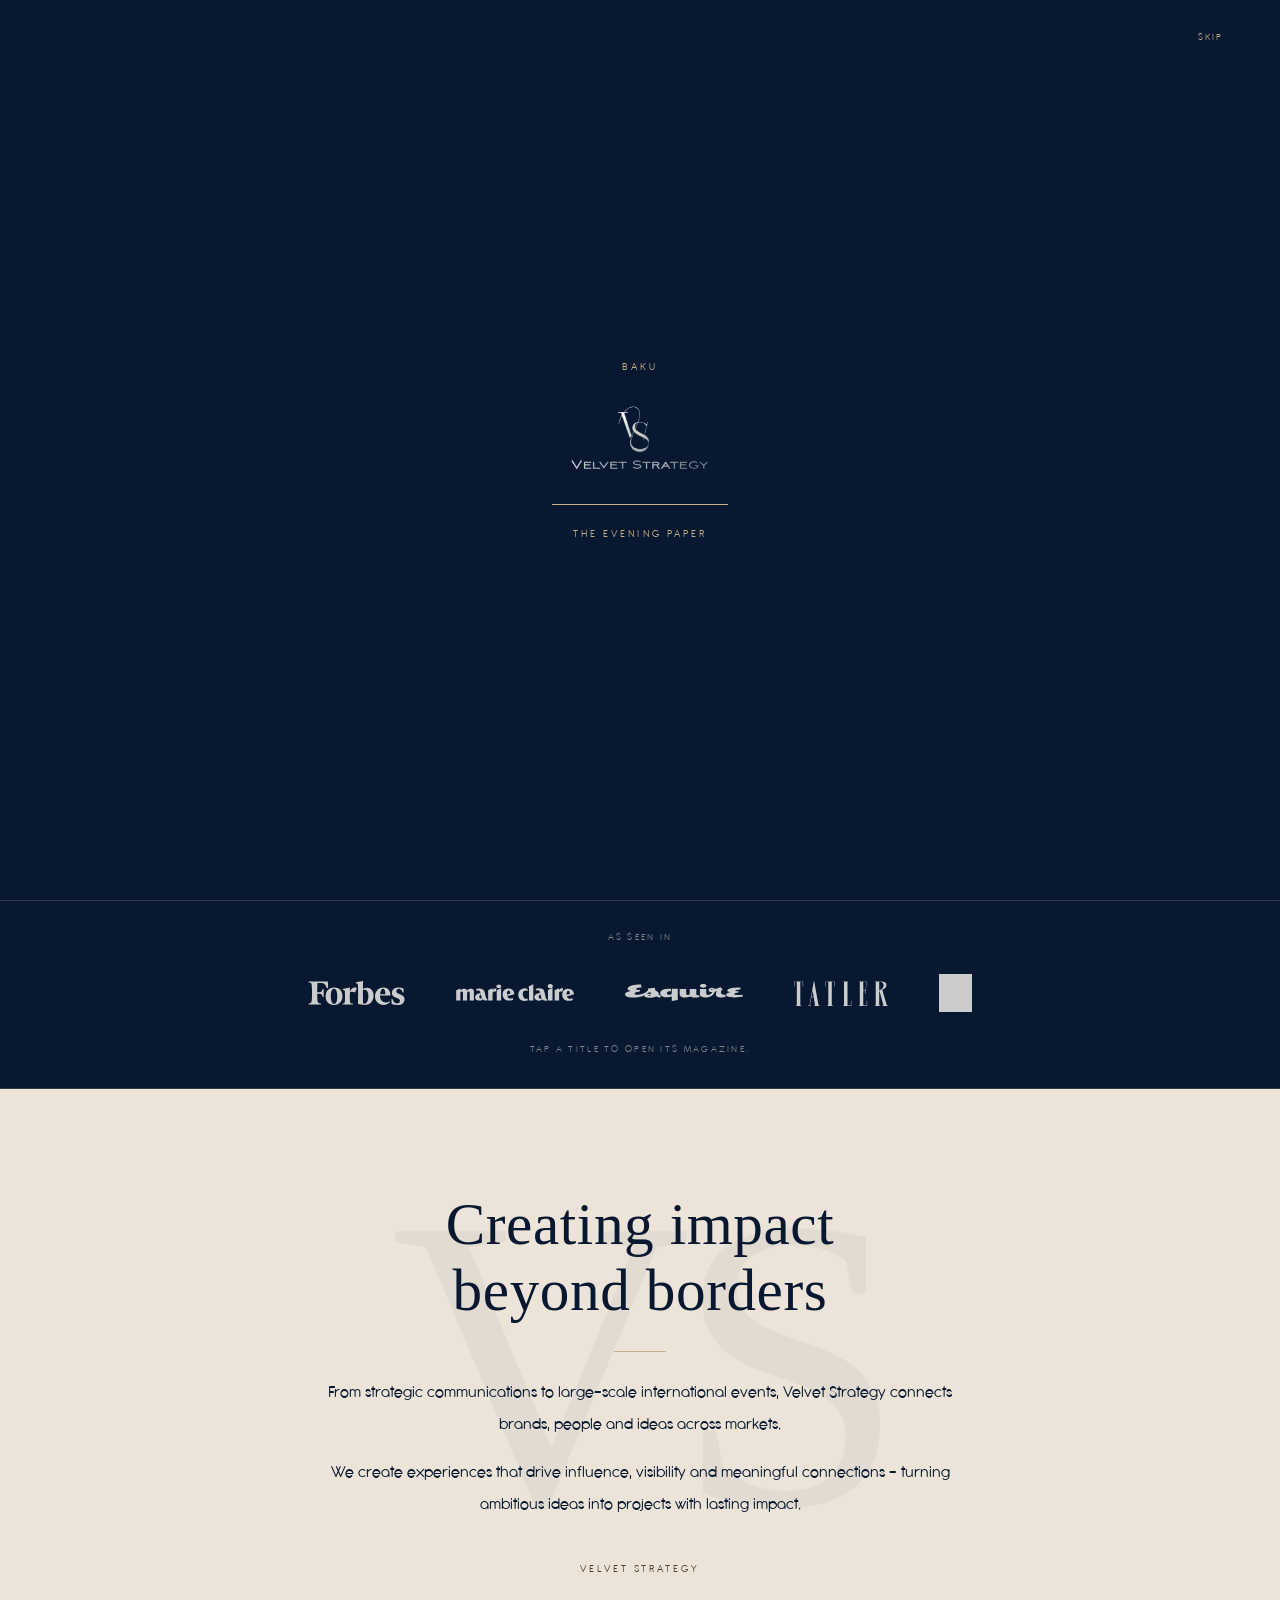
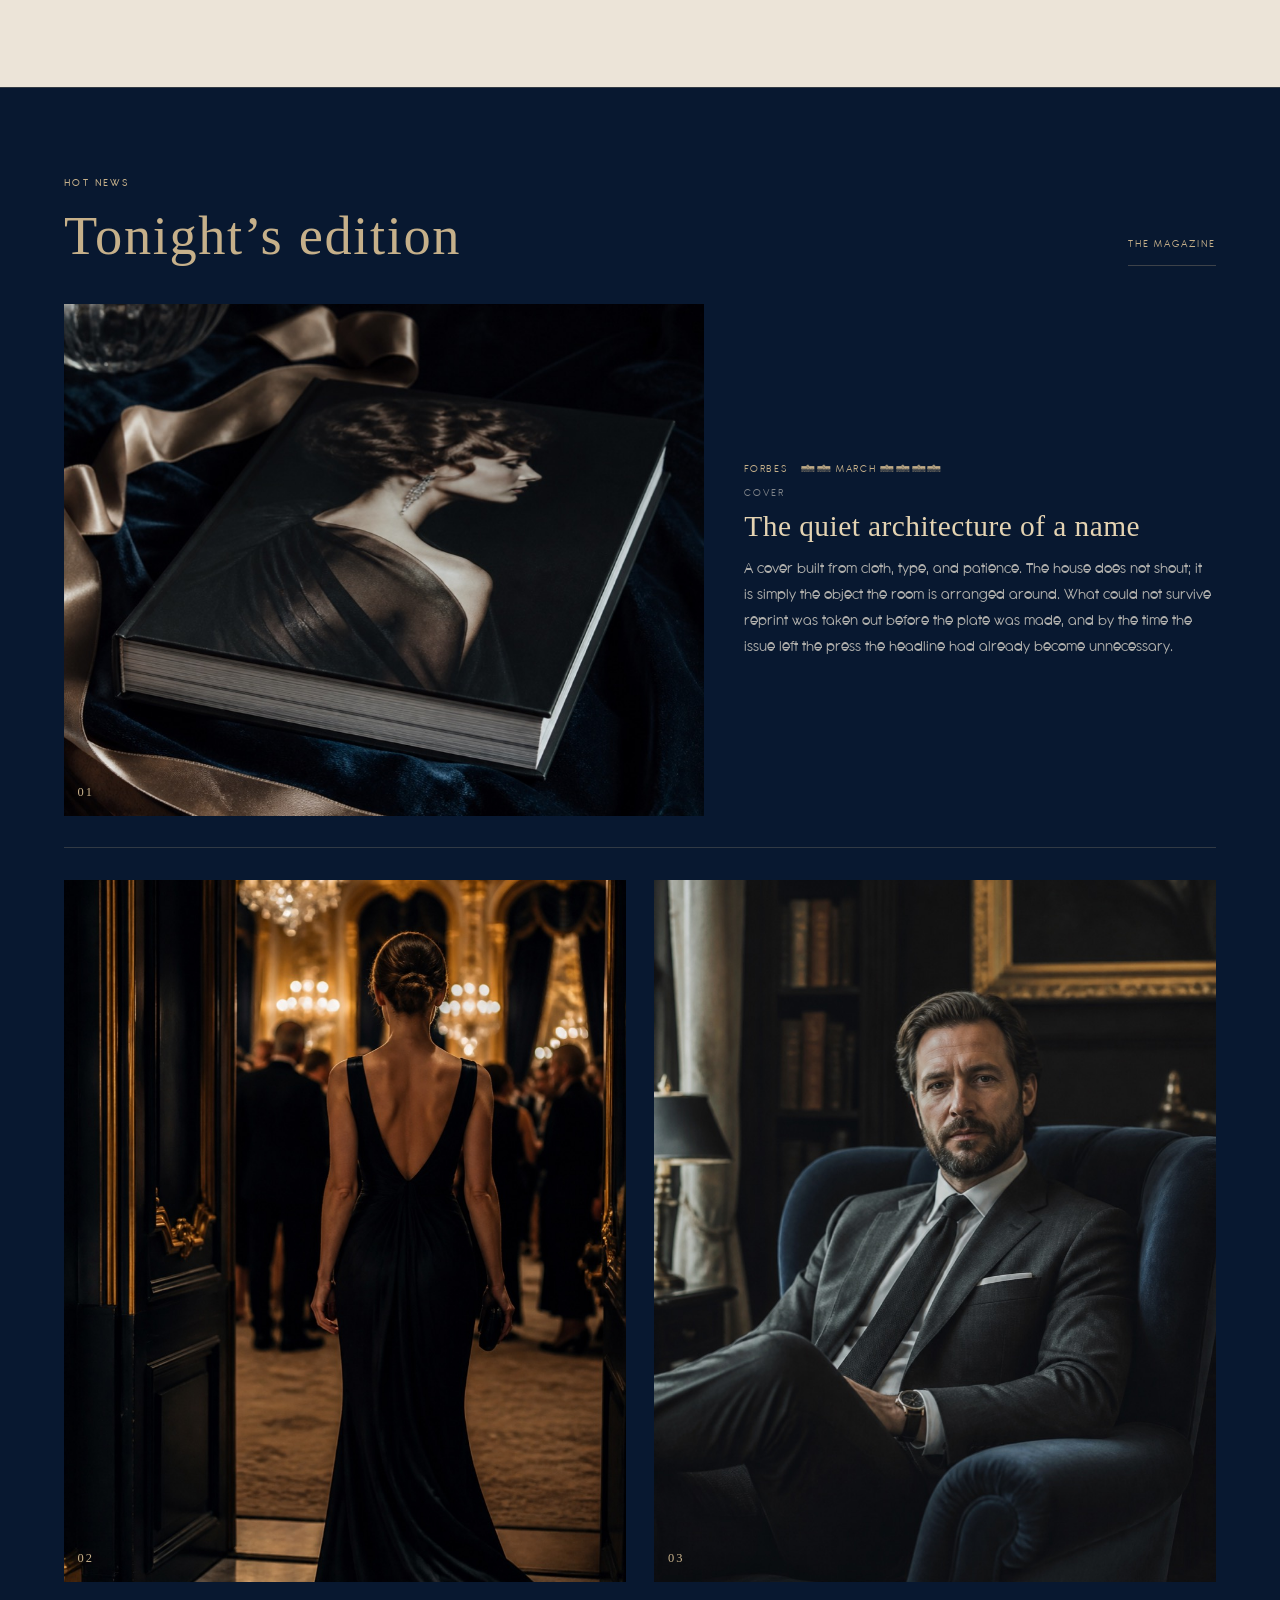
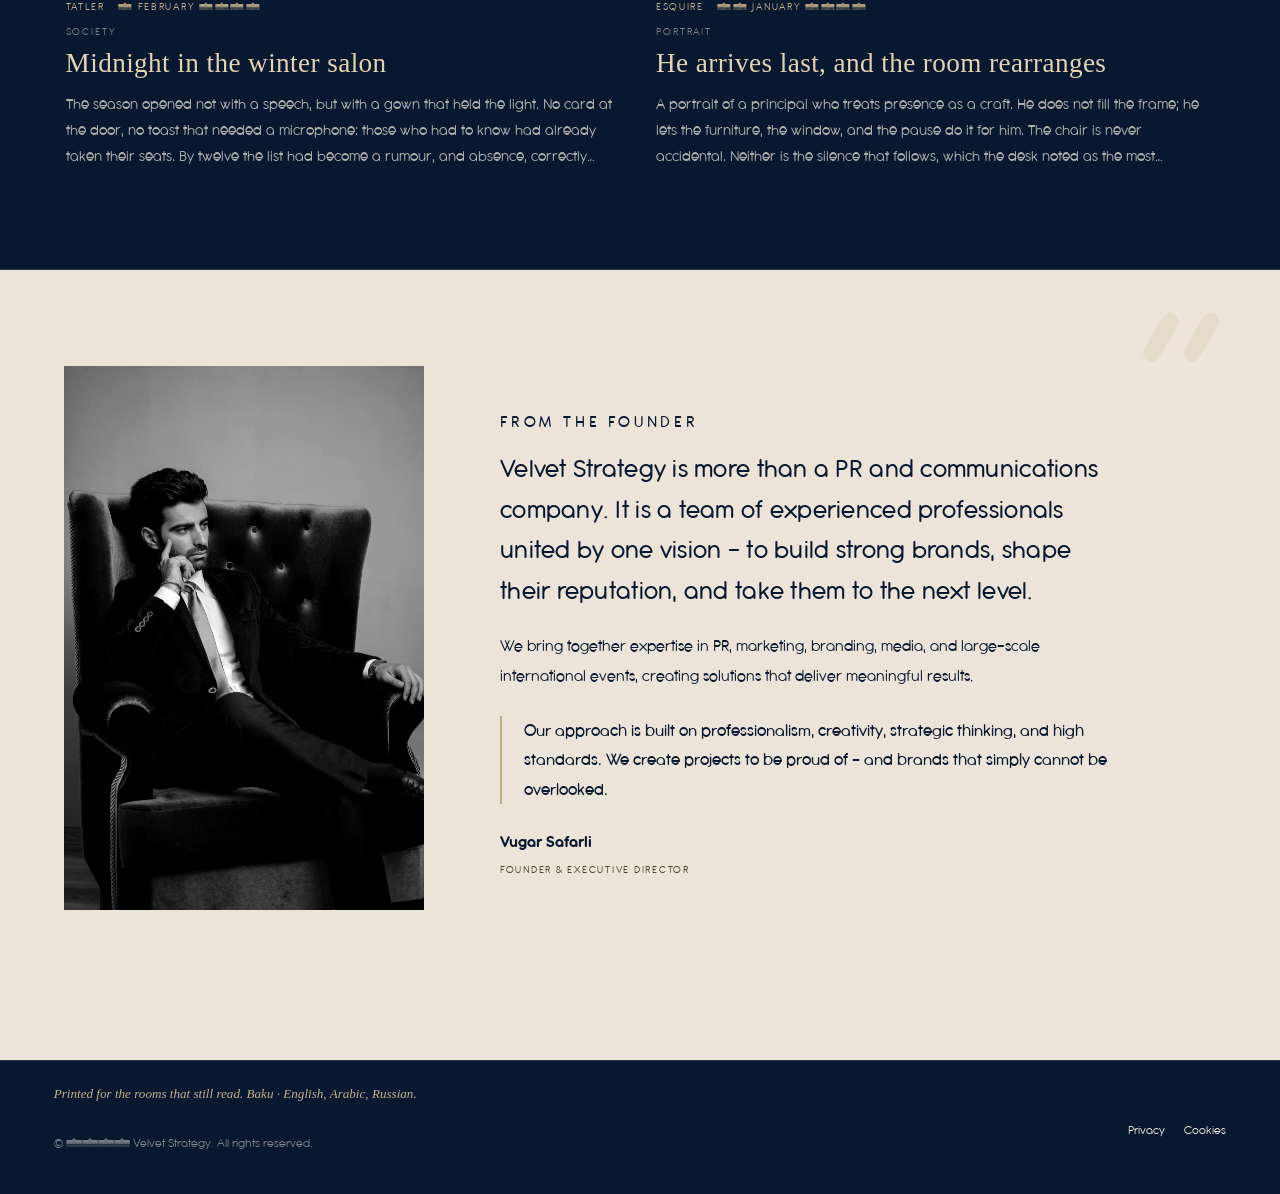
==== commit 45d51142: "Set display type in Georgia in place of Cinzel. Co-authored-by: Cursor <cursoragent@cursor.com>" ====
--- a/index.html
+++ b/index.html
@@ -9,7 +9,7 @@
     <link rel="preconnect" href="https://fonts.googleapis.com" />
     <link rel="preconnect" href="https://fonts.gstatic.com" crossorigin />
     <link
-      href="https://fonts.googleapis.com/css2?family=Amiri:ital,wght@0,400;0,700;1,400;1,700&family=Cinzel:wght@400;500;600;700&family=Noto+Naskh+Arabic:wght@400;500;600;700&family=Pinyon+Script&display=swap"
+      href="https://fonts.googleapis.com/css2?family=Amiri:ital,wght@0,400;0,700;1,400;1,700&family=Noto+Naskh+Arabic:wght@400;500;600;700&family=Pinyon+Script&display=swap"
       rel="stylesheet"
     />
     <link rel="stylesheet" href="css/styles.css" />
--- a/css/styles.css
+++ b/css/styles.css
@@ -59,7 +59,7 @@
   --header-h: 4.75rem;
   --pad: clamp(1.25rem, 4.2vw, 3.5rem);
   --max: 72rem;
-  --serif: "Cinzel", "Times New Roman", serif;
+  --serif: Georgia, "Times New Roman", serif;
   --sans: "Antipasto Pro", "Manrope", "Segoe UI", sans-serif;
   --gothic: "Antipasto Pro", "Manrope", "Segoe UI", sans-serif;
   --script: "Pinyon Script", "Snell Roundhand", "Apple Chancery", cursive;
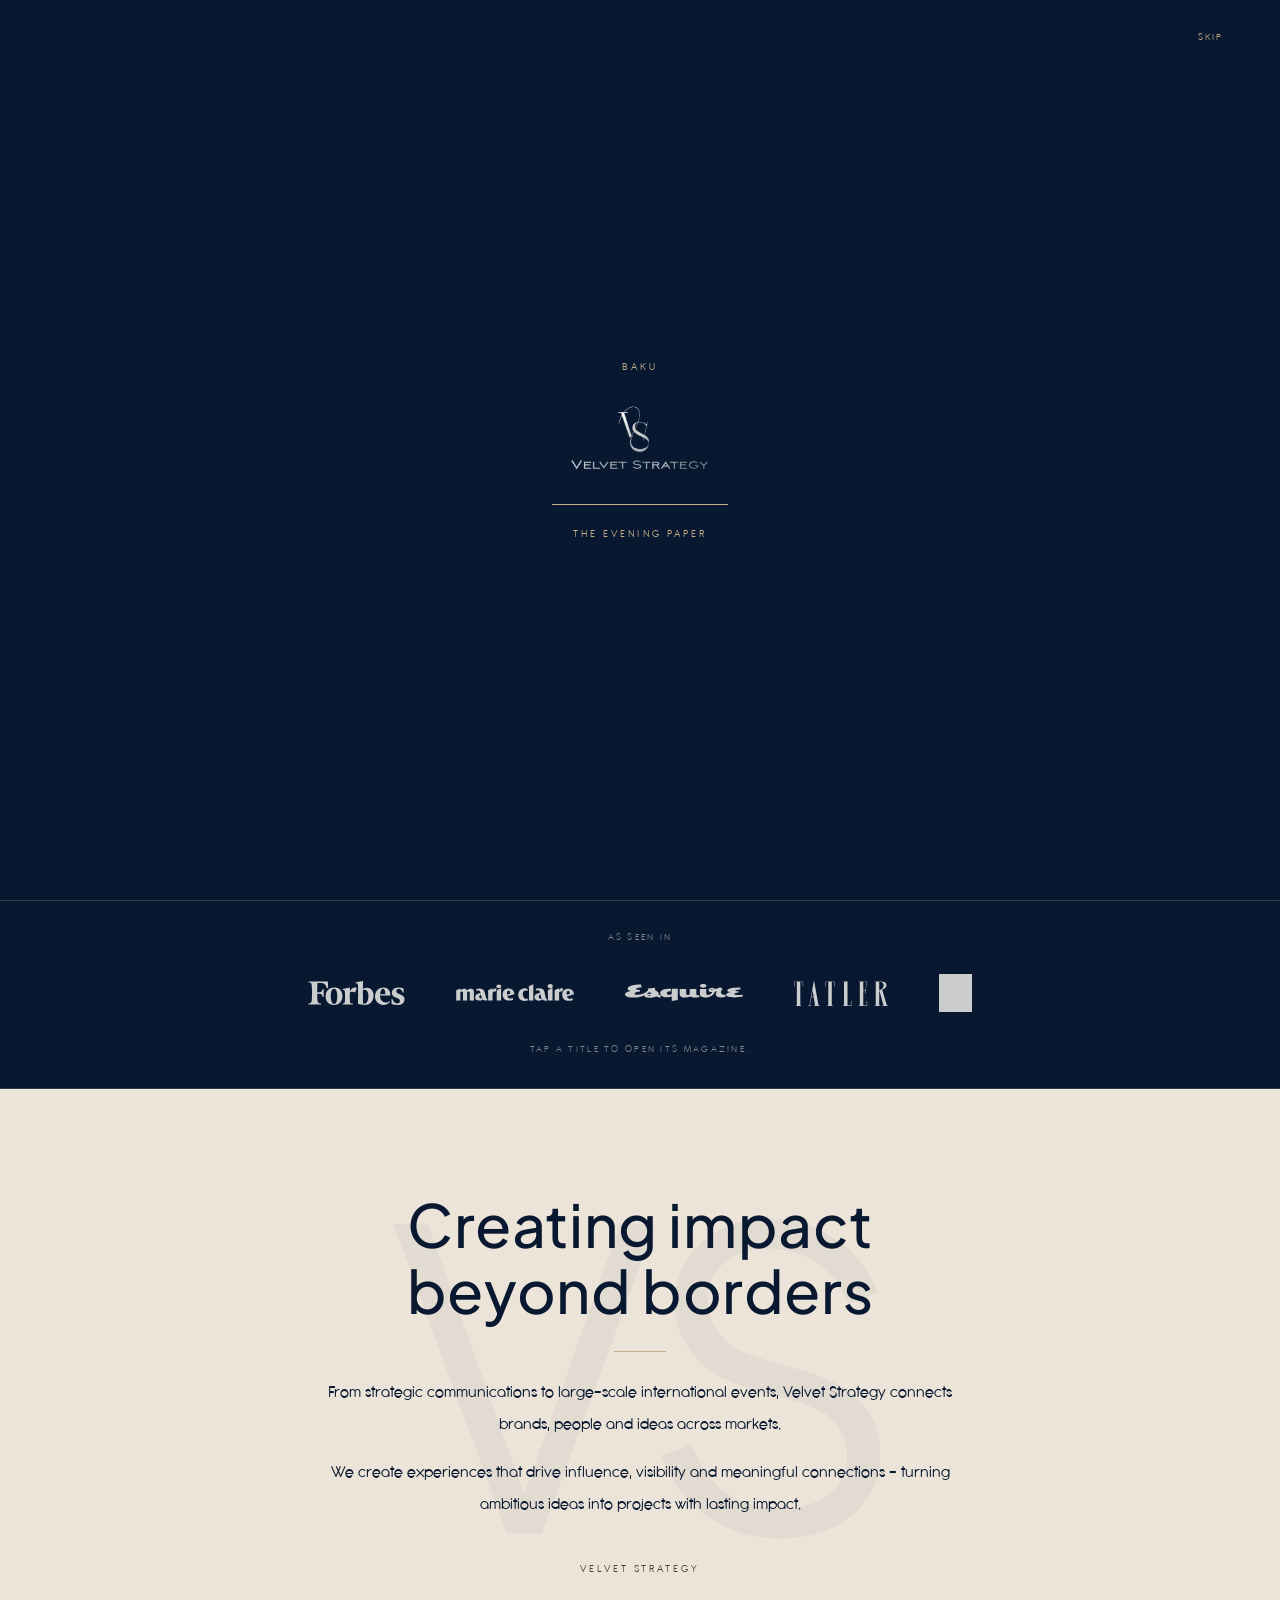
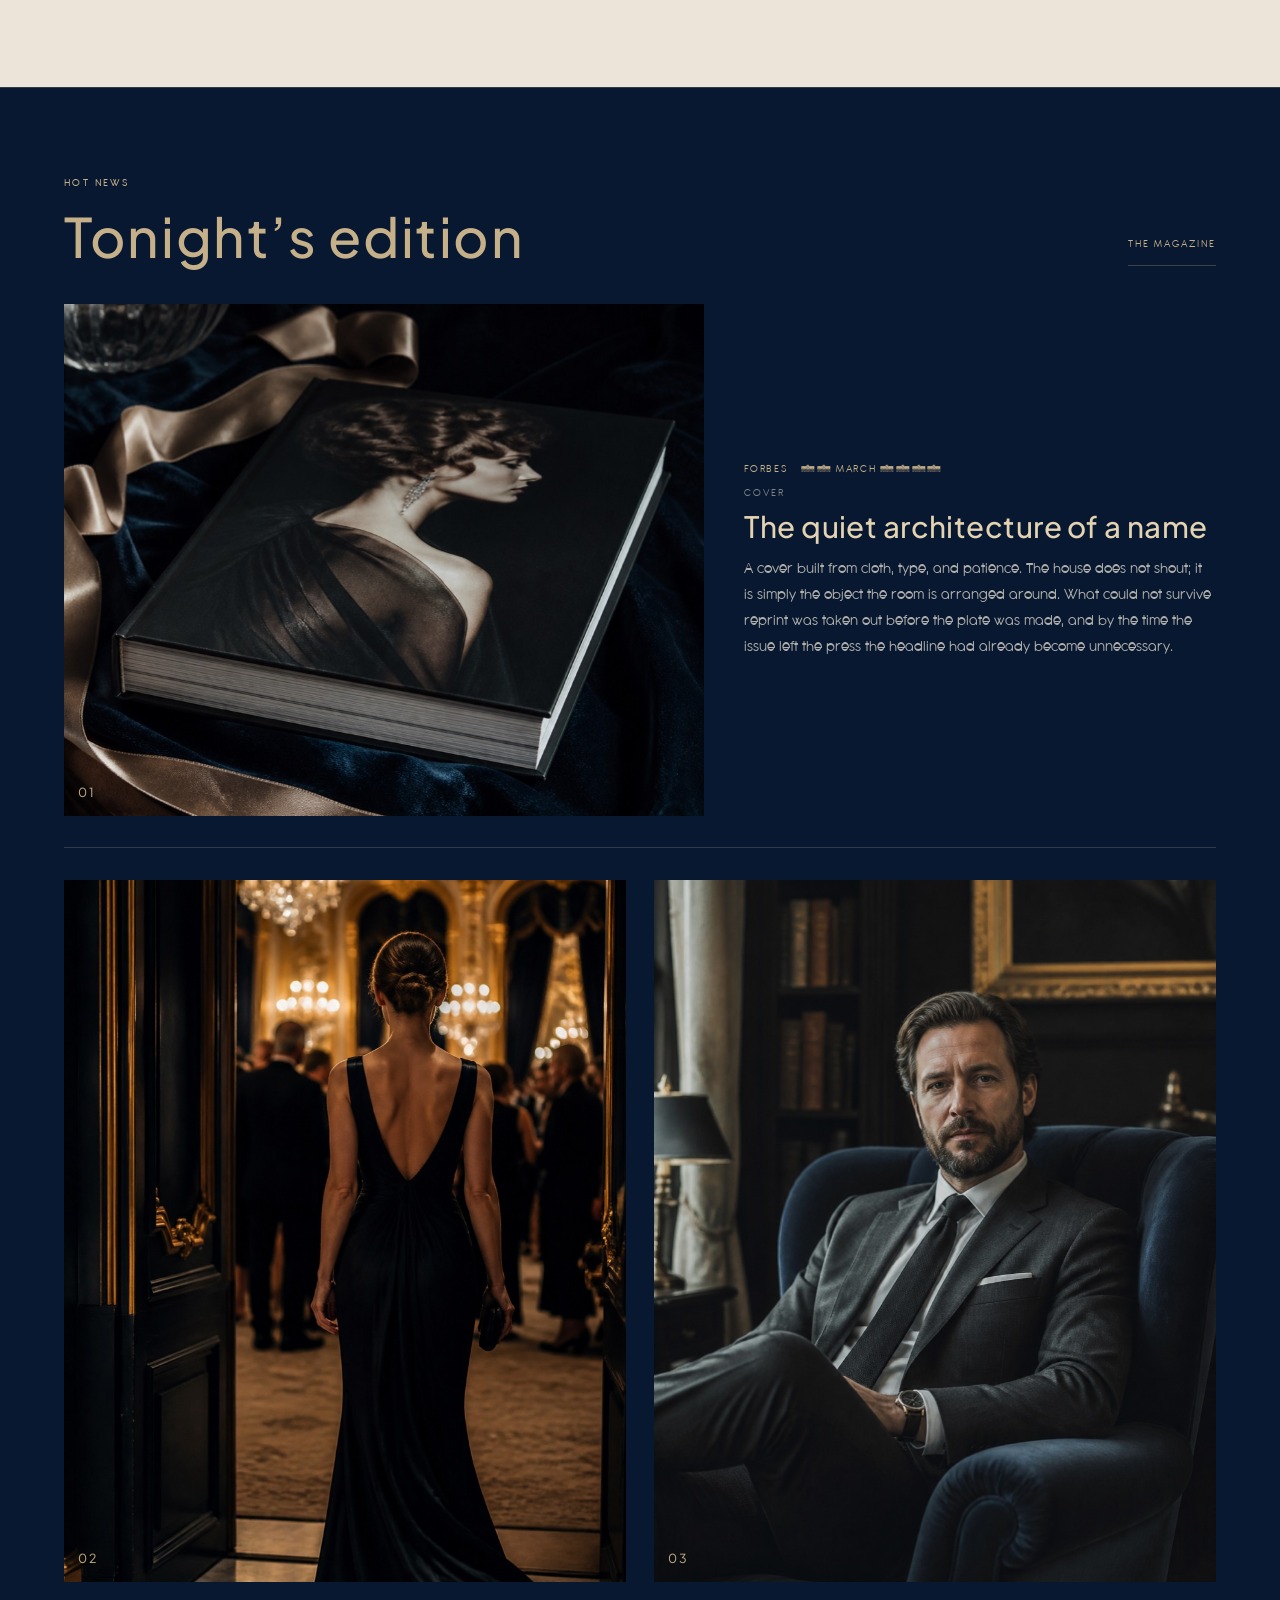
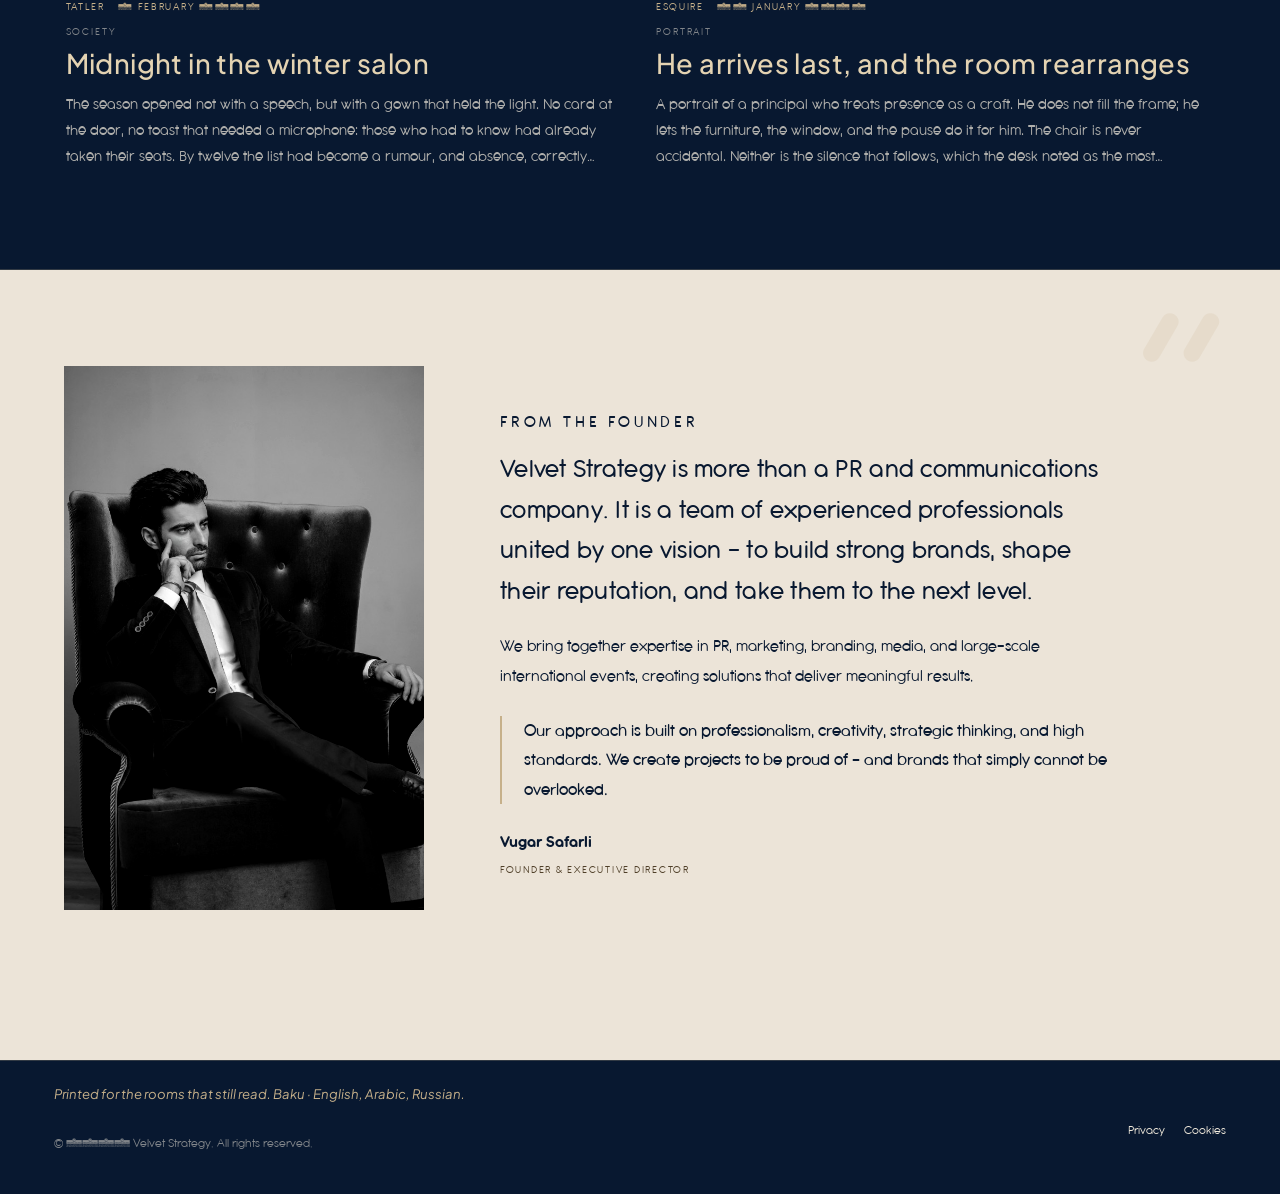
==== commit f6c898a4: "Set display type to Plus Jakarta Sans, matching Mojo’s written sans. Co-authored-by: Cursor <cursora" ====
--- a/index.html
+++ b/index.html
@@ -9,7 +9,7 @@
     <link rel="preconnect" href="https://fonts.googleapis.com" />
     <link rel="preconnect" href="https://fonts.gstatic.com" crossorigin />
     <link
-      href="https://fonts.googleapis.com/css2?family=Amiri:ital,wght@0,400;0,700;1,400;1,700&family=Noto+Naskh+Arabic:wght@400;500;600;700&family=Pinyon+Script&display=swap"
+      href="https://fonts.googleapis.com/css2?family=Amiri:ital,wght@0,400;0,700;1,400;1,700&family=Noto+Naskh+Arabic:wght@400;500;600;700&family=Plus+Jakarta+Sans:wght@300;400;500;600;700&family=Pinyon+Script&display=swap"
       rel="stylesheet"
     />
     <link rel="stylesheet" href="css/styles.css" />
--- a/css/styles.css
+++ b/css/styles.css
@@ -59,7 +59,7 @@
   --header-h: 4.75rem;
   --pad: clamp(1.25rem, 4.2vw, 3.5rem);
   --max: 72rem;
-  --serif: Georgia, "Times New Roman", serif;
+  --serif: "Plus Jakarta Sans", "Helvetica Neue", Arial, sans-serif;
   --sans: "Antipasto Pro", "Manrope", "Segoe UI", sans-serif;
   --gothic: "Antipasto Pro", "Manrope", "Segoe UI", sans-serif;
   --script: "Pinyon Script", "Snell Roundhand", "Apple Chancery", cursive;
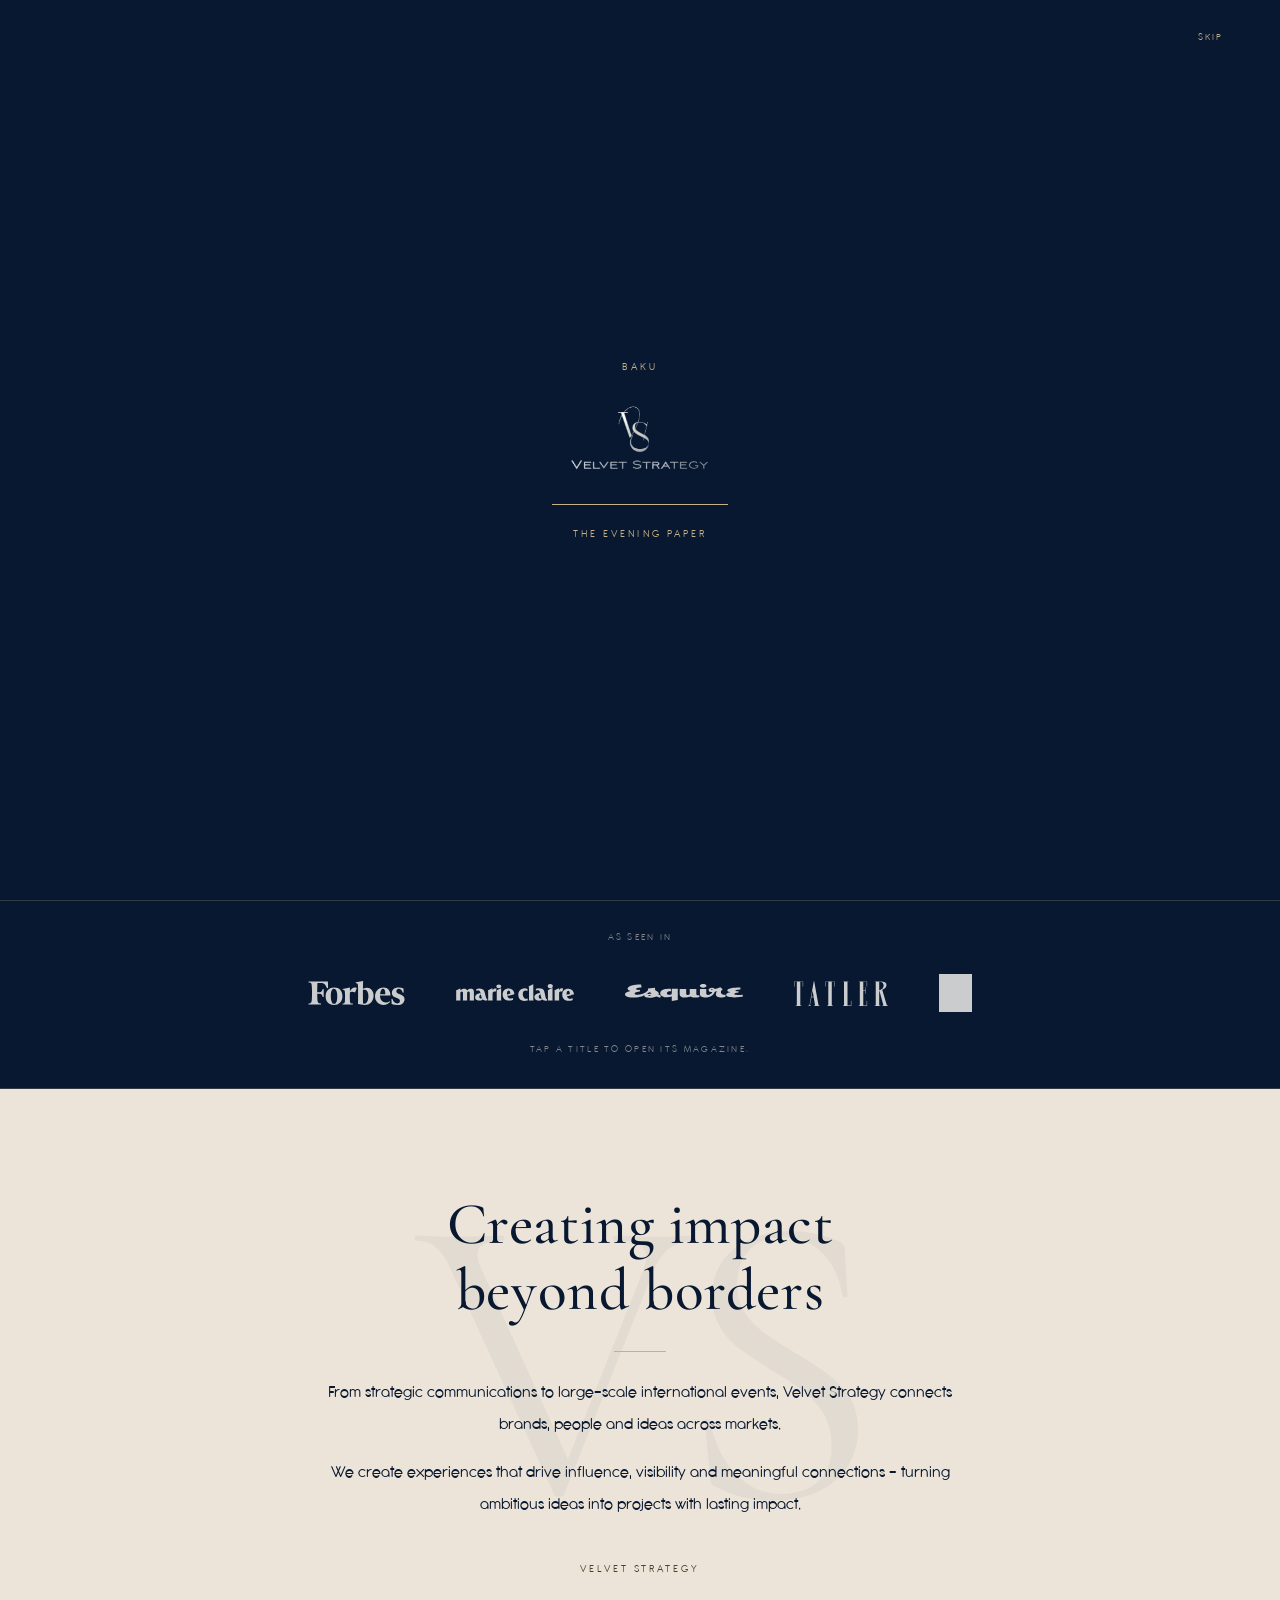
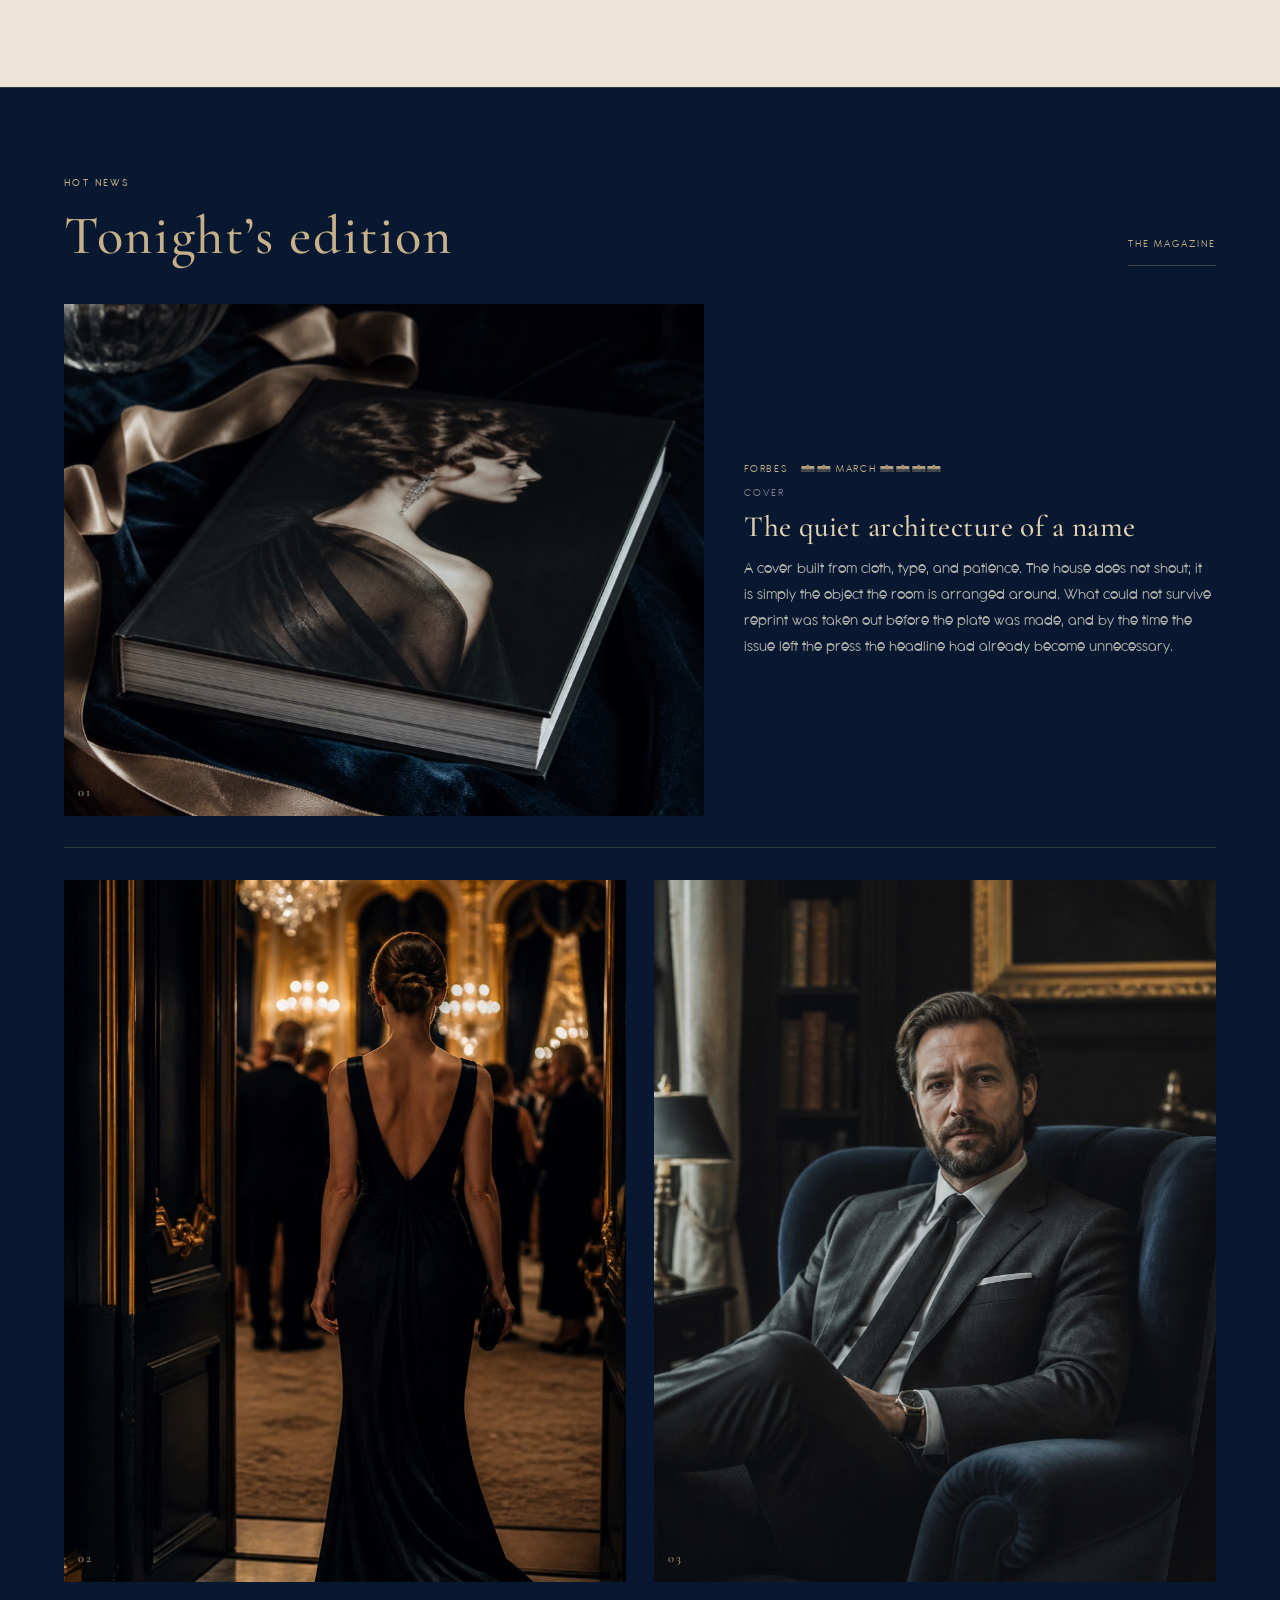
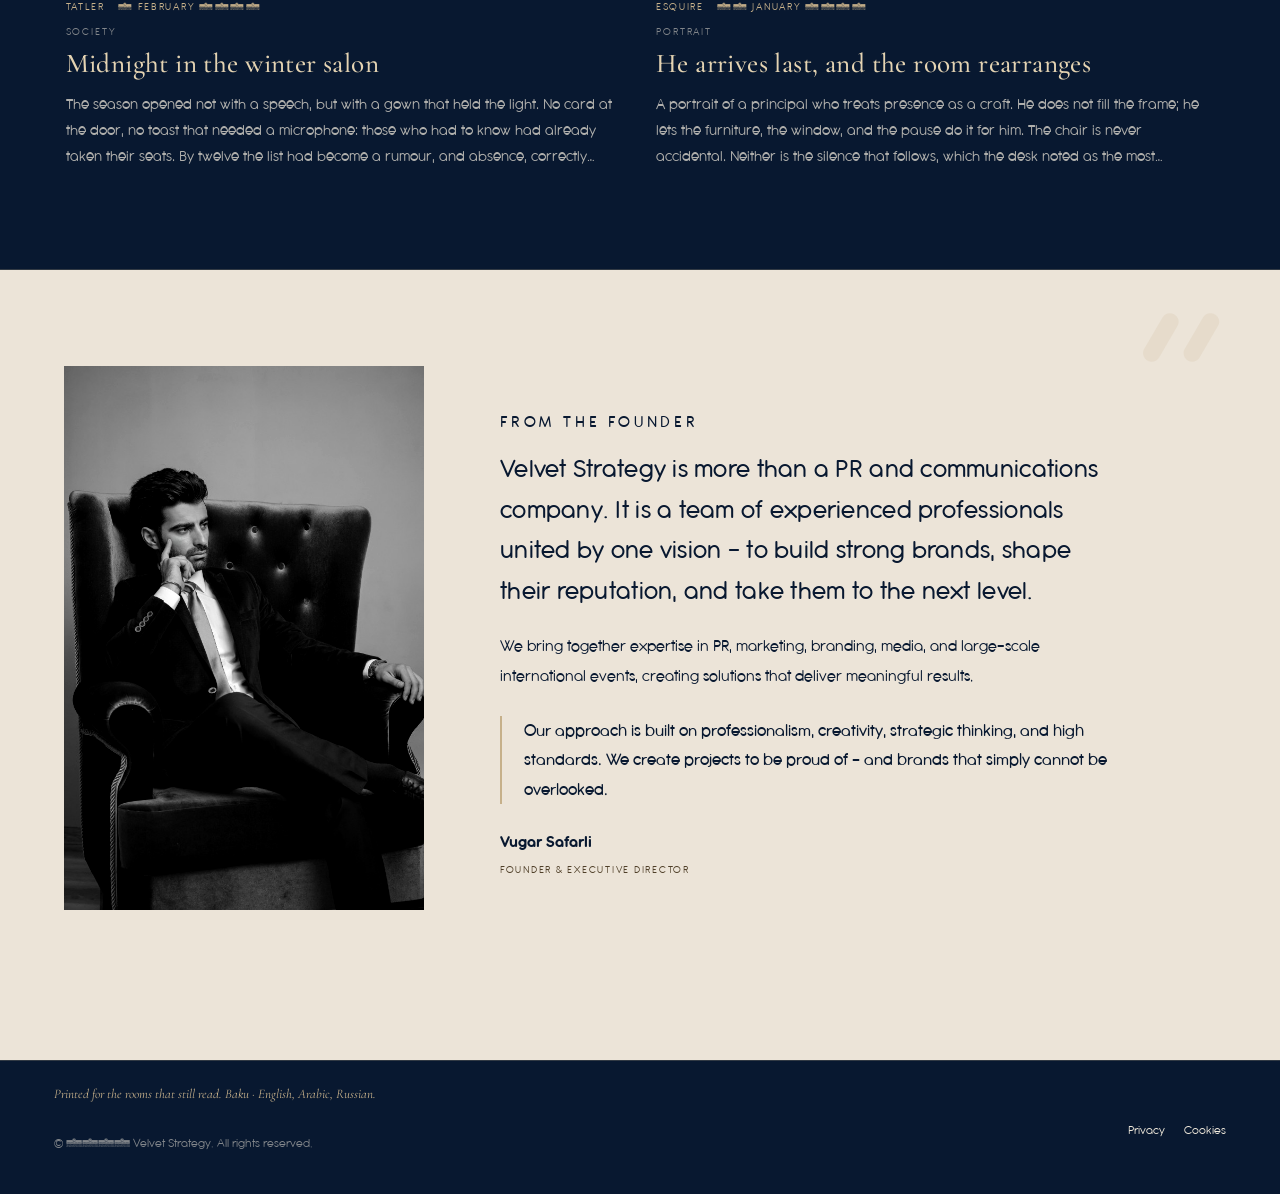
==== commit 59a11f15: "Set display type in Cormorant Garamond. Co-authored-by: Cursor <cursoragent@cursor.com>" ====
--- a/index.html
+++ b/index.html
@@ -9,7 +9,7 @@
     <link rel="preconnect" href="https://fonts.googleapis.com" />
     <link rel="preconnect" href="https://fonts.gstatic.com" crossorigin />
     <link
-      href="https://fonts.googleapis.com/css2?family=Amiri:ital,wght@0,400;0,700;1,400;1,700&family=Noto+Naskh+Arabic:wght@400;500;600;700&family=Plus+Jakarta+Sans:wght@300;400;500;600;700&family=Pinyon+Script&display=swap"
+      href="https://fonts.googleapis.com/css2?family=Amiri:ital,wght@0,400;0,700;1,400;1,700&family=Cormorant+Garamond:ital,wght@0,400;0,500;0,600;0,700;1,400;1,600&family=Noto+Naskh+Arabic:wght@400;500;600;700&family=Pinyon+Script&display=swap"
       rel="stylesheet"
     />
     <link rel="stylesheet" href="css/styles.css" />
--- a/css/styles.css
+++ b/css/styles.css
@@ -59,7 +59,7 @@
   --header-h: 4.75rem;
   --pad: clamp(1.25rem, 4.2vw, 3.5rem);
   --max: 72rem;
-  --serif: "Plus Jakarta Sans", "Helvetica Neue", Arial, sans-serif;
+  --serif: "Cormorant Garamond", Georgia, serif;
   --sans: "Antipasto Pro", "Manrope", "Segoe UI", sans-serif;
   --gothic: "Antipasto Pro", "Manrope", "Segoe UI", sans-serif;
   --script: "Pinyon Script", "Snell Roundhand", "Apple Chancery", cursive;
@@ -636,10 +636,10 @@
 
 .hero-bg {
   position: absolute;
-  inset: -8%;
-  background: #081830 url("../assets/hero-dubai.jpg") center 38% / cover no-repeat;
-  transform: scale(1.08);
-  filter: brightness(0.9) saturate(1.08) contrast(1.06);
+  inset: -4%;
+  background: #081830 url("../assets/hero-dubai.jpg") center 42% / cover no-repeat;
+  transform: scale(1.04);
+  filter: brightness(0.92) saturate(1.06) contrast(1.04);
 }
 
 html.is-ready .hero-bg,
@@ -861,10 +861,10 @@
 
 @keyframes ken {
   from {
-    transform: scale(1.08) translate3d(0, 0, 0);
+    transform: scale(1.04) translate3d(0, 0, 0);
   }
   to {
-    transform: scale(1.16) translate3d(-1.5%, 1%, 0);
+    transform: scale(1.1) translate3d(-1.2%, 0.8%, 0);
   }
 }
 
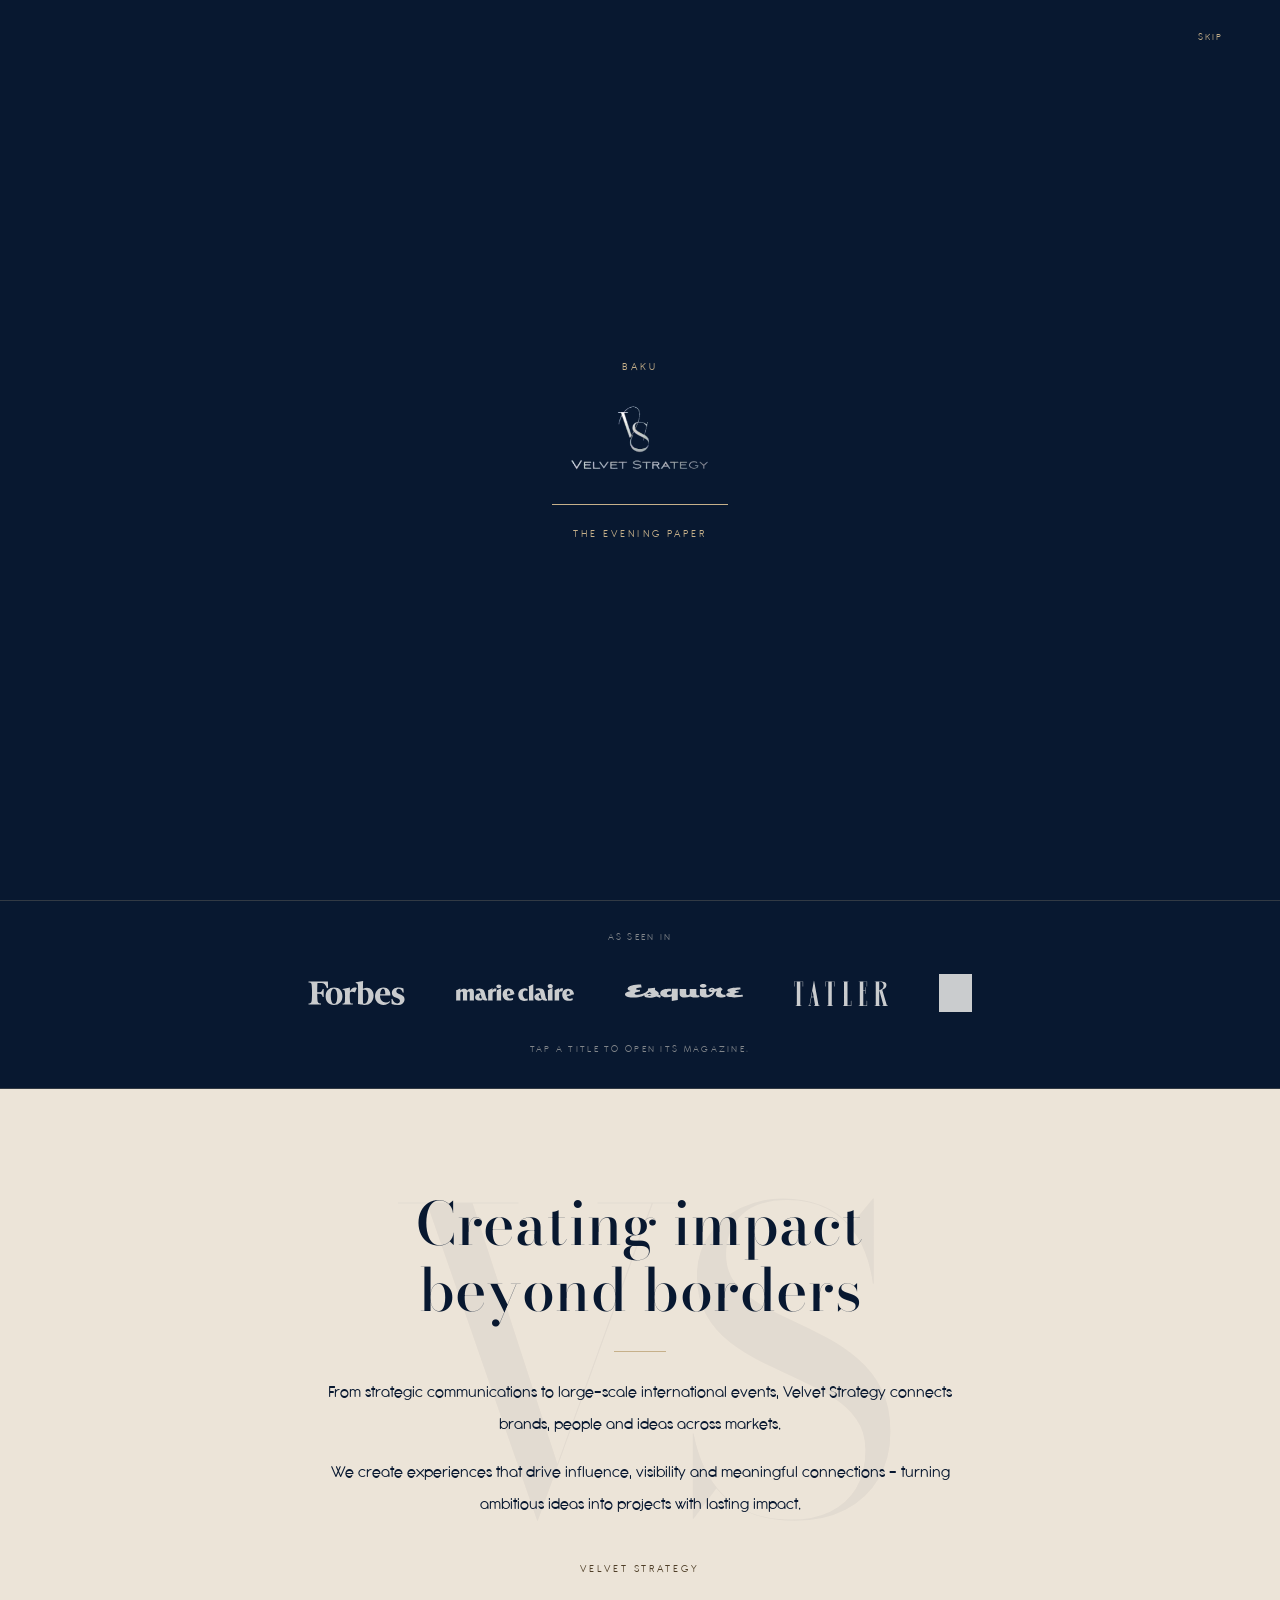
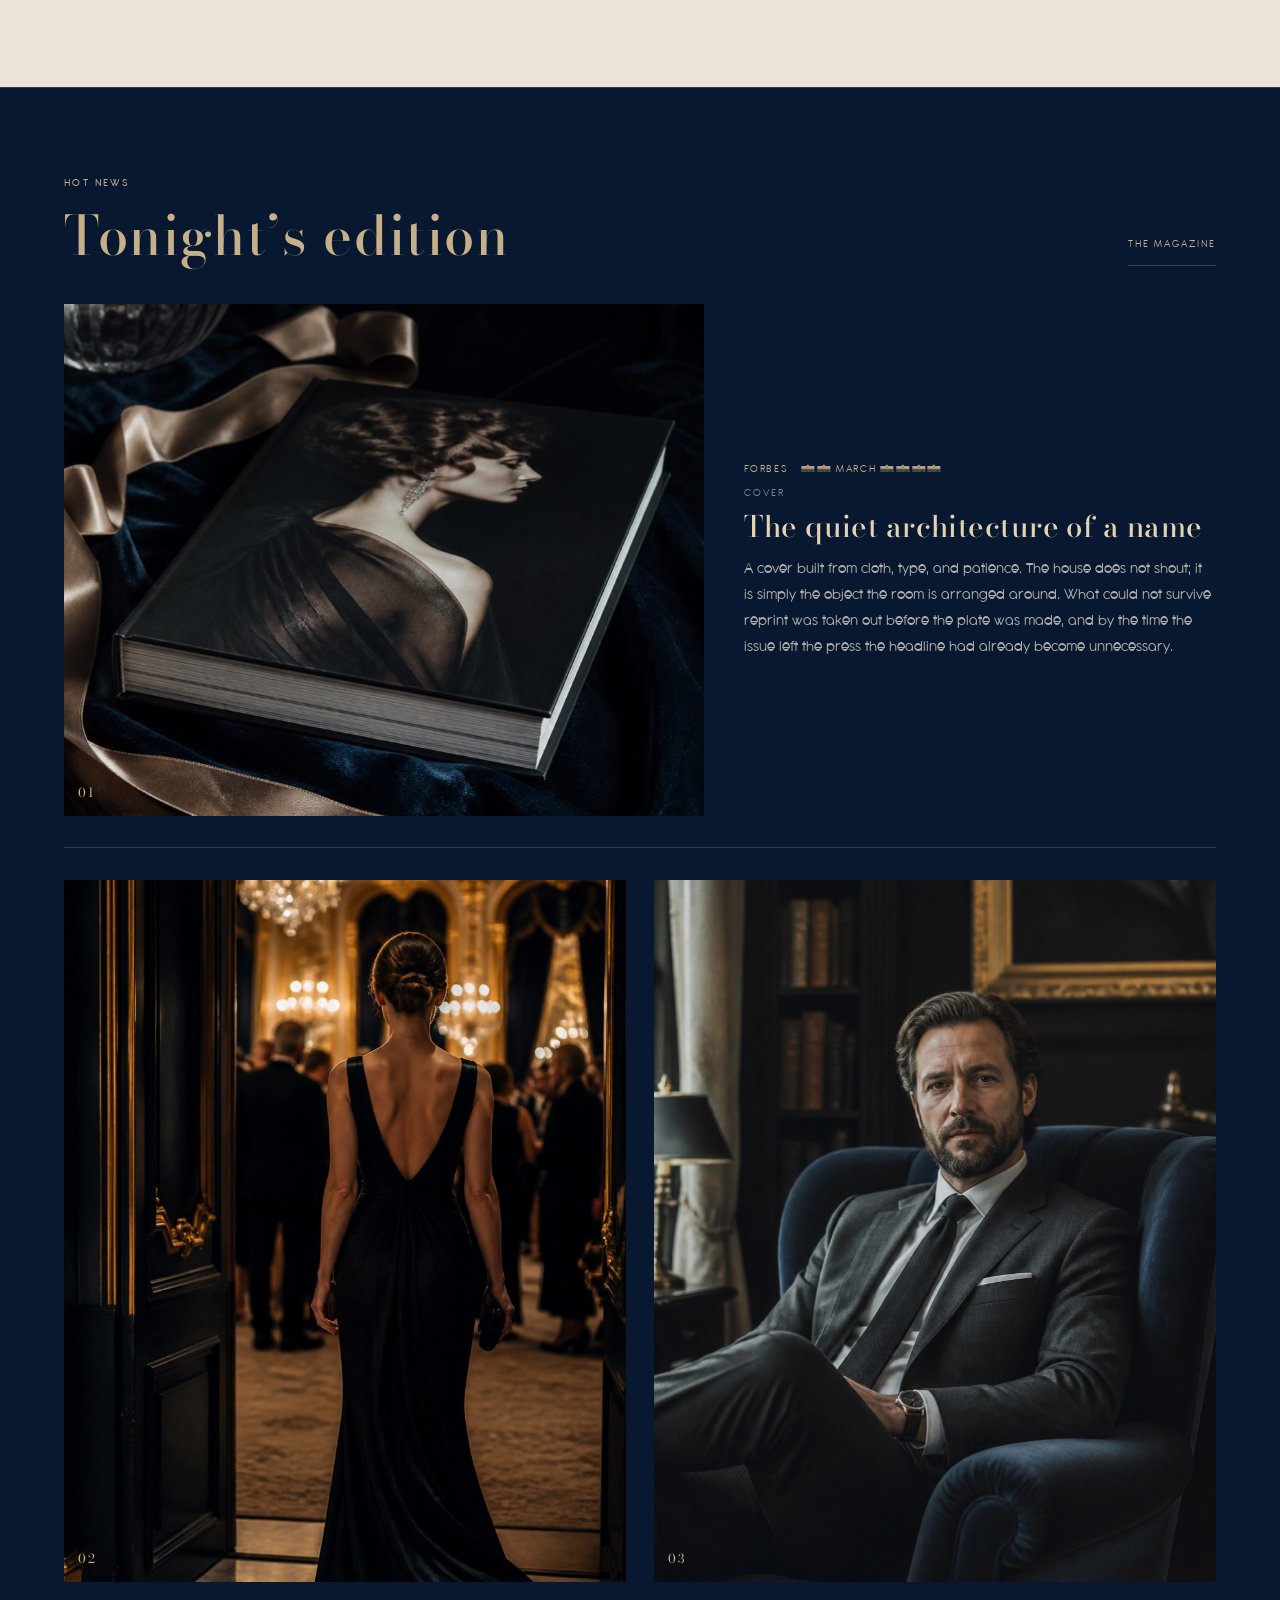
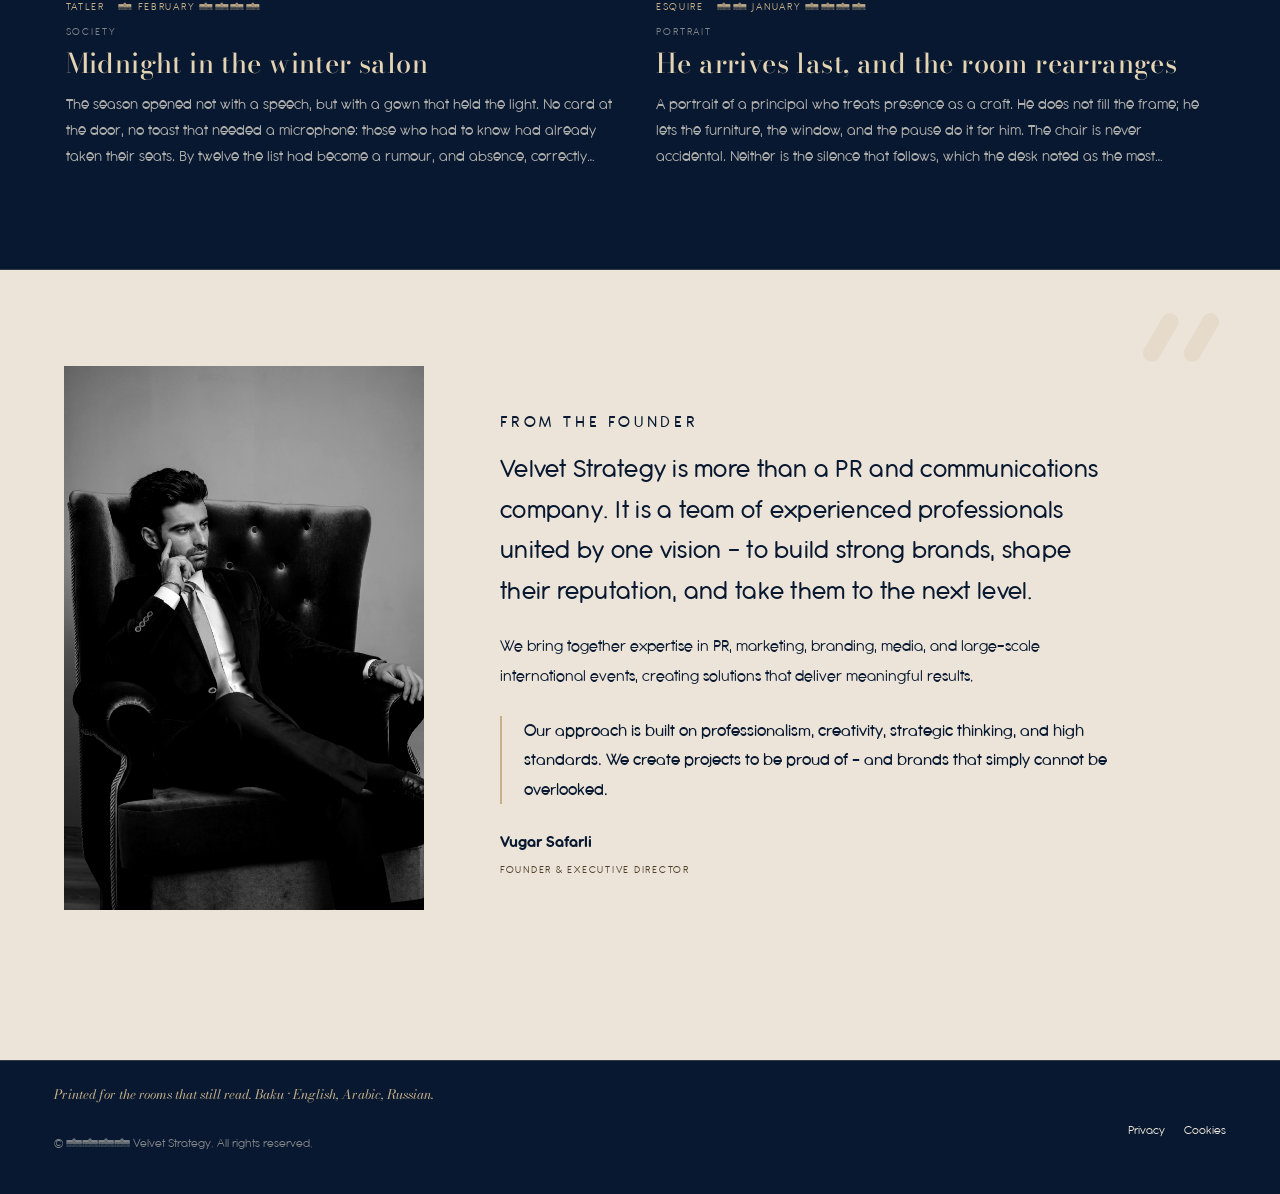
==== commit c039f309: "Set display type in Bodoni Moda for review. Co-authored-by: Cursor <cursoragent@cursor.com>" ====
--- a/index.html
+++ b/index.html
@@ -9,7 +9,7 @@
     <link rel="preconnect" href="https://fonts.googleapis.com" />
     <link rel="preconnect" href="https://fonts.gstatic.com" crossorigin />
     <link
-      href="https://fonts.googleapis.com/css2?family=Amiri:ital,wght@0,400;0,700;1,400;1,700&family=Cormorant+Garamond:ital,wght@0,400;0,500;0,600;0,700;1,400;1,600&family=Noto+Naskh+Arabic:wght@400;500;600;700&family=Pinyon+Script&display=swap"
+      href="https://fonts.googleapis.com/css2?family=Amiri:ital,wght@0,400;0,700;1,400;1,700&family=Bodoni+Moda:ital,opsz,wght@0,6..96,400;0,6..96,500;0,6..96,600;0,6..96,700;1,6..96,400;1,6..96,600&family=Noto+Naskh+Arabic:wght@400;500;600;700&family=Pinyon+Script&display=swap"
       rel="stylesheet"
     />
     <link rel="stylesheet" href="css/styles.css" />
--- a/css/styles.css
+++ b/css/styles.css
@@ -59,7 +59,7 @@
   --header-h: 4.75rem;
   --pad: clamp(1.25rem, 4.2vw, 3.5rem);
   --max: 72rem;
-  --serif: "Cormorant Garamond", Georgia, serif;
+  --serif: "Bodoni Moda", Georgia, serif;
   --sans: "Antipasto Pro", "Manrope", "Segoe UI", sans-serif;
   --gothic: "Antipasto Pro", "Manrope", "Segoe UI", sans-serif;
   --script: "Pinyon Script", "Snell Roundhand", "Apple Chancery", cursive;
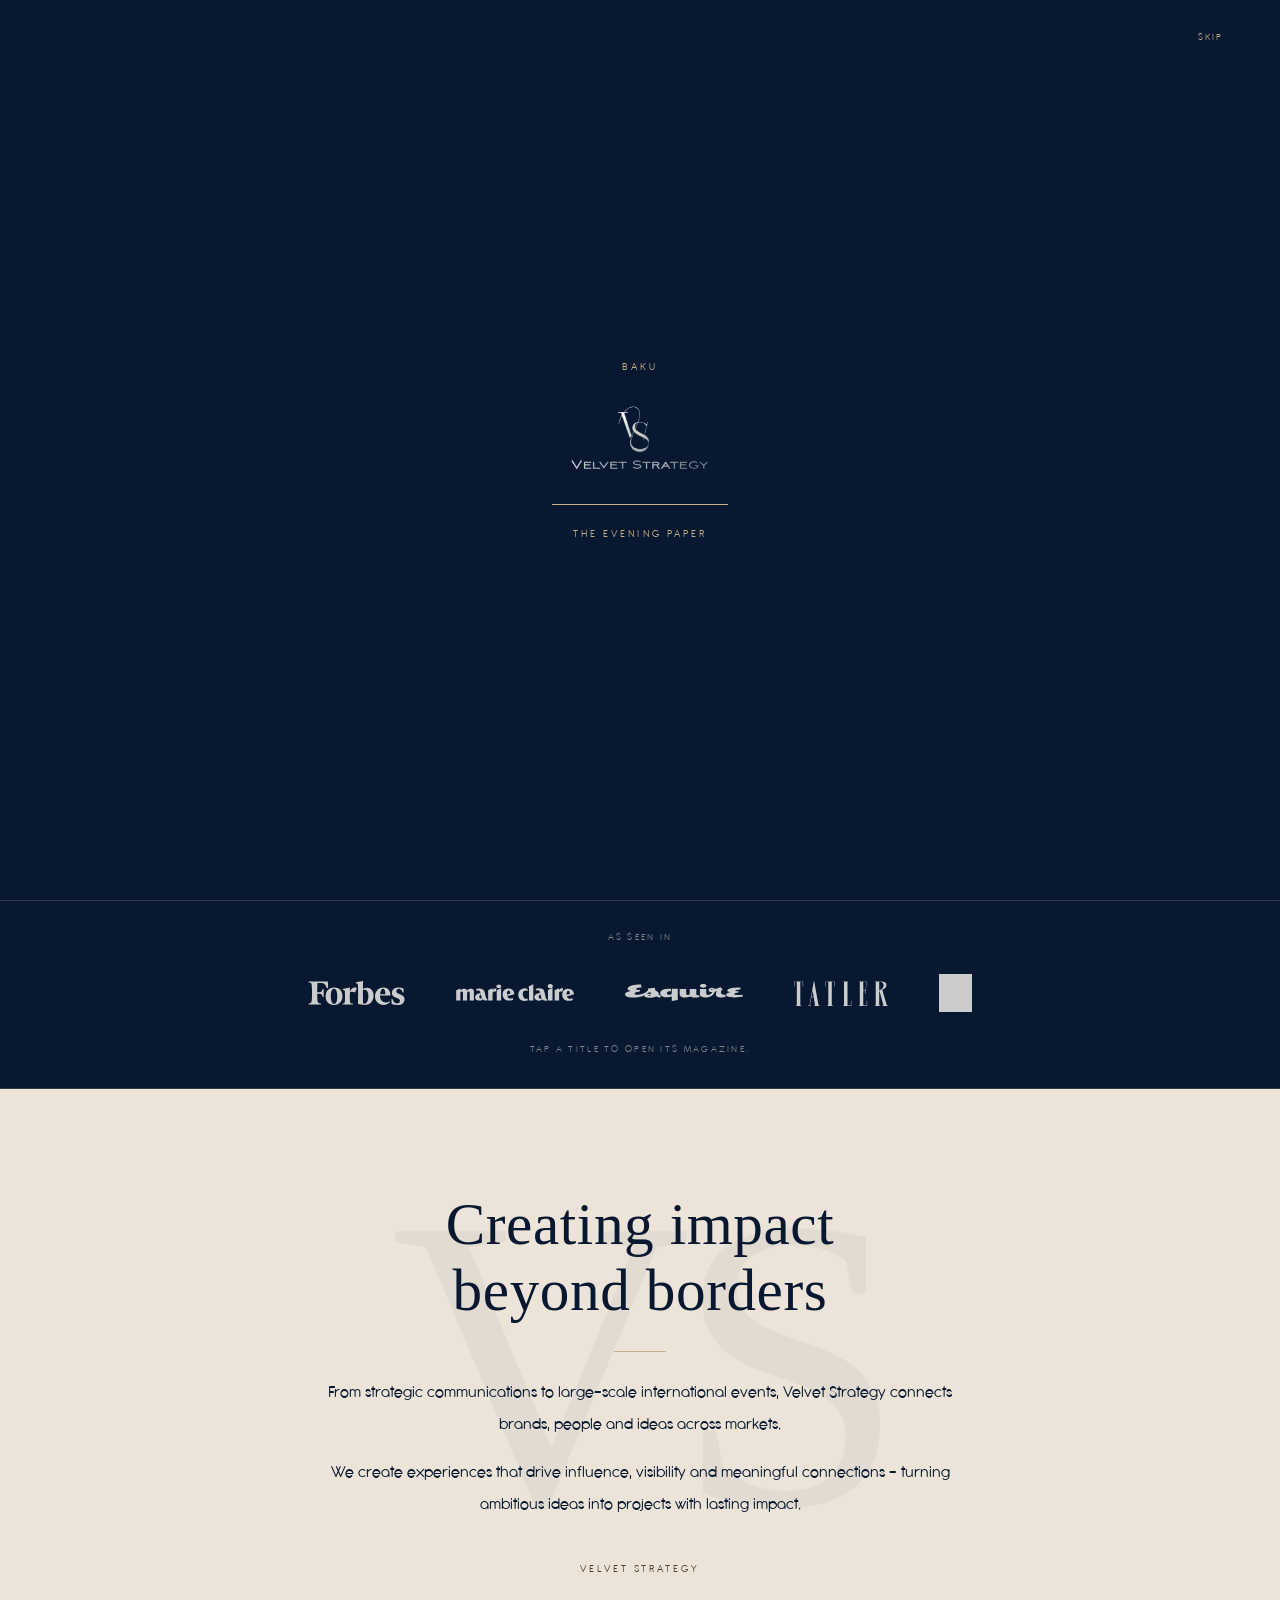
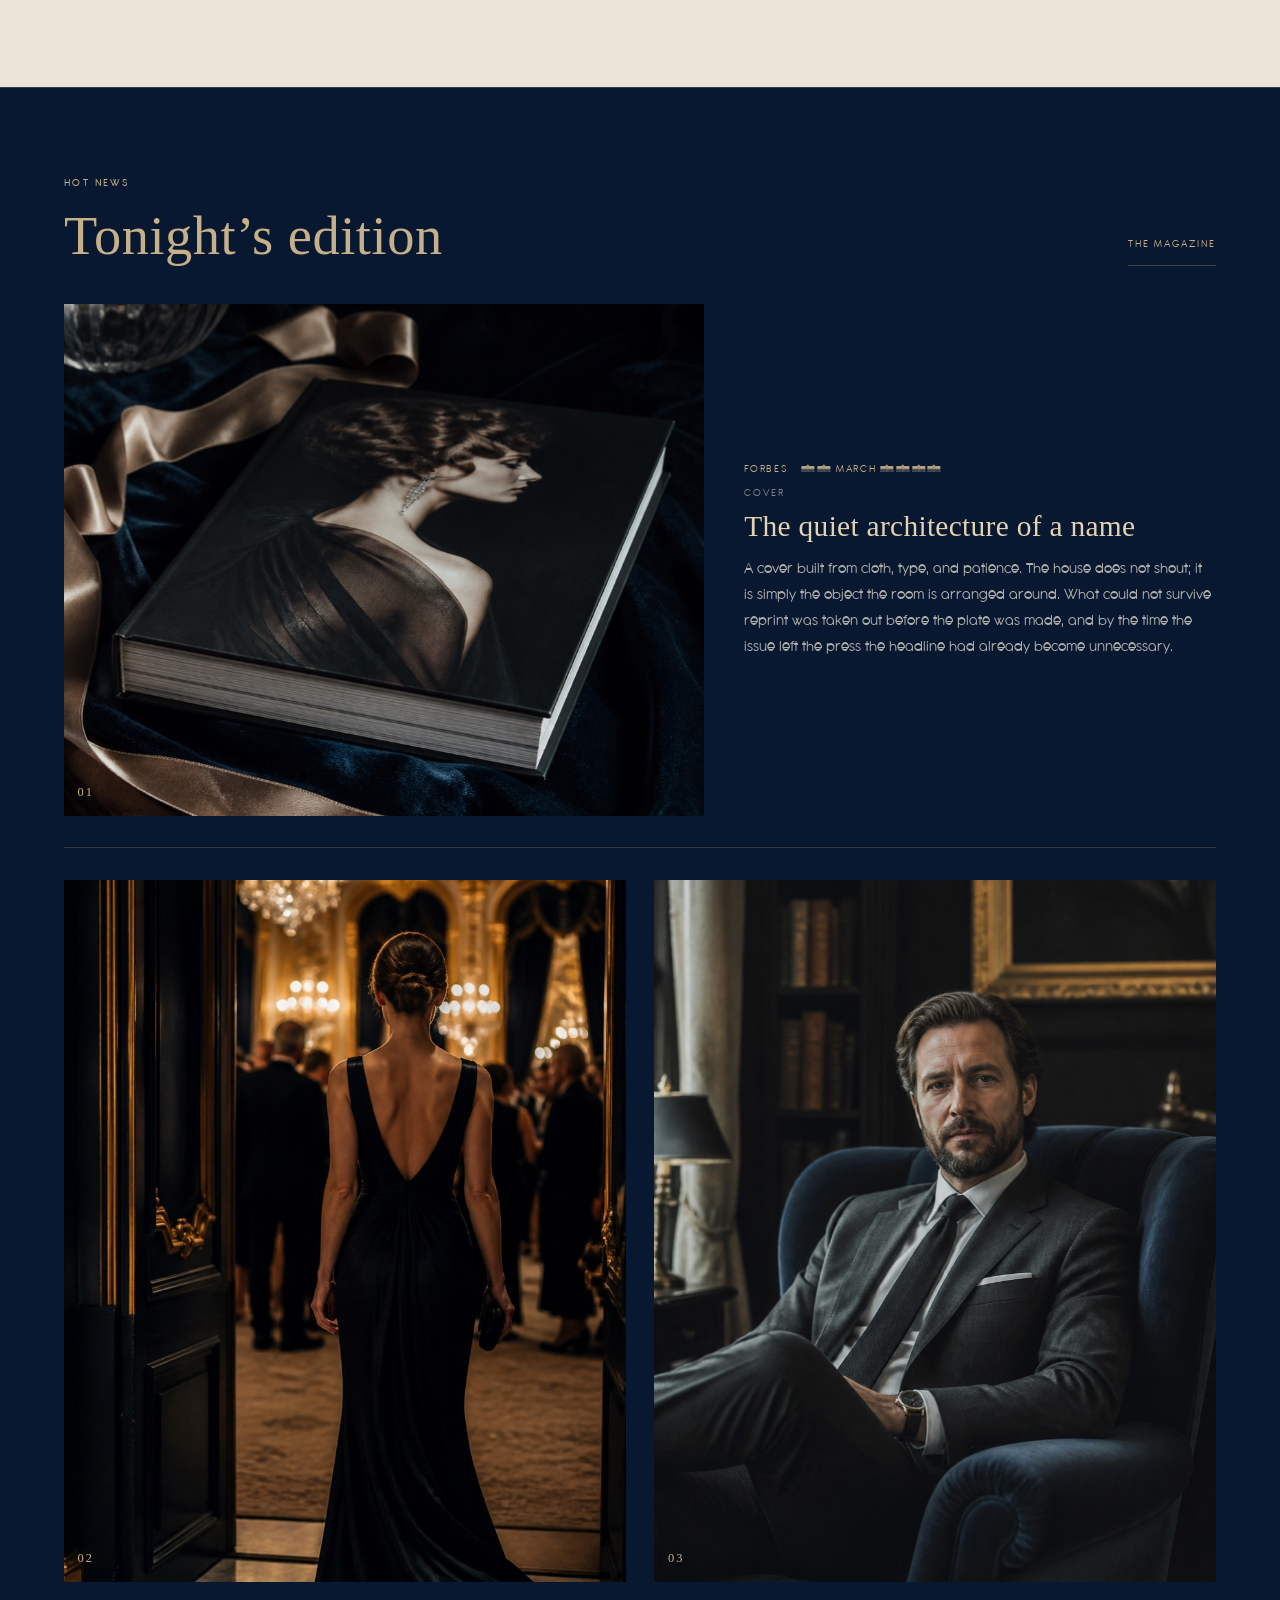
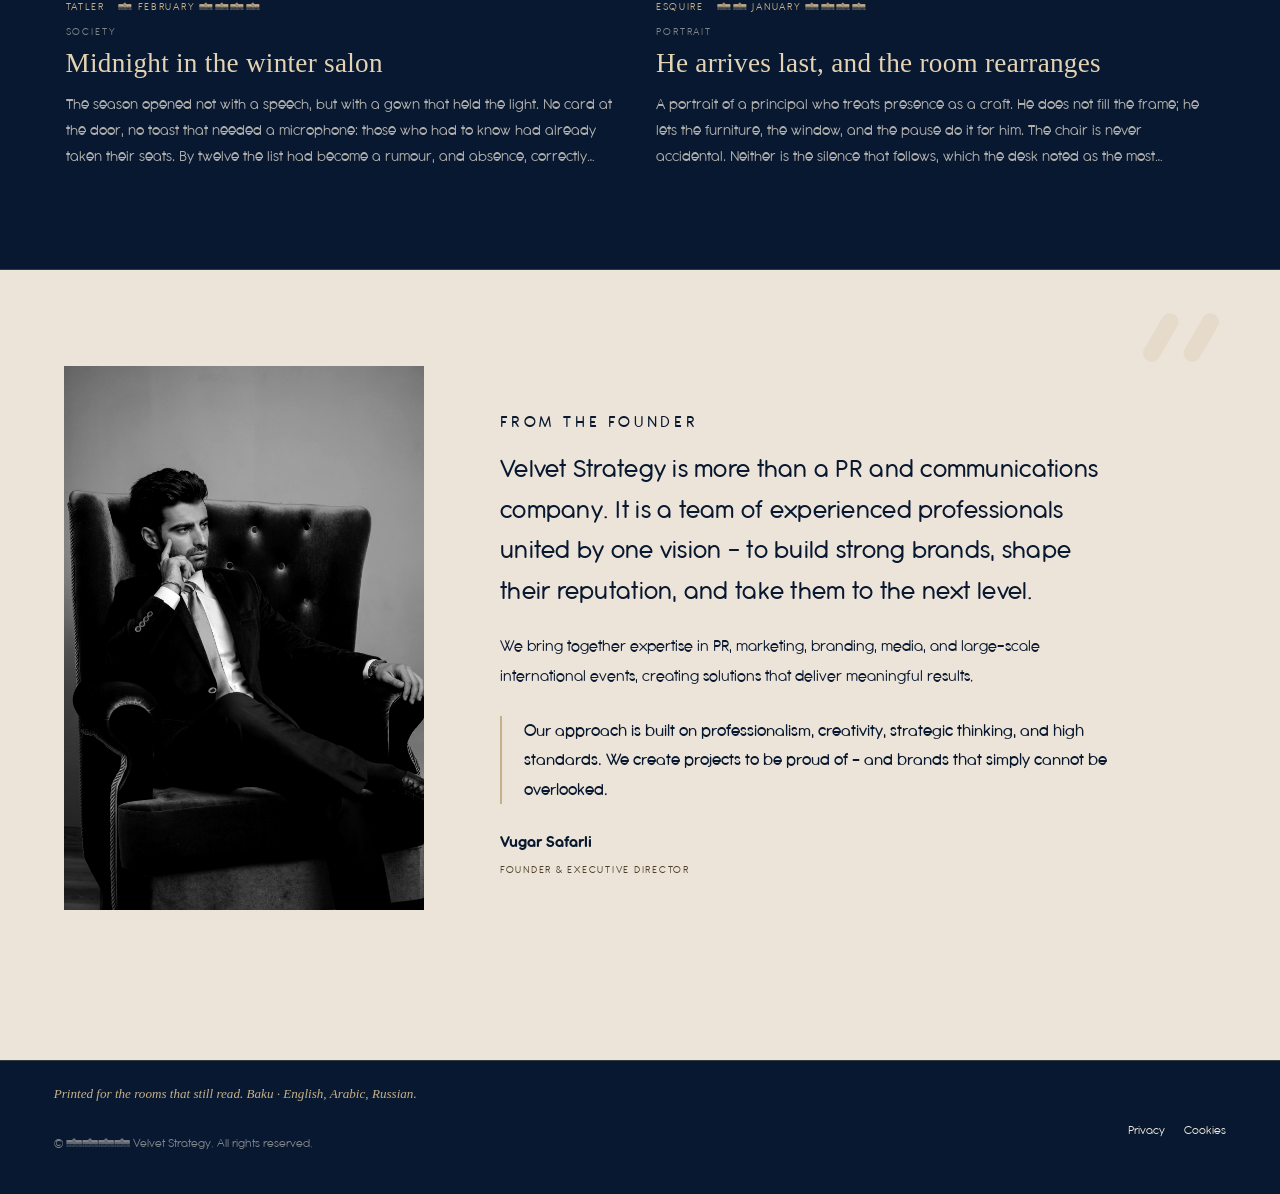
==== commit 6f7518d6: "Serve Bodoni Moda from the house files, at the display cut. Co-authored-by: Cursor <cursoragent@curs" ====
--- a/index.html
+++ b/index.html
@@ -9,7 +9,7 @@
     <link rel="preconnect" href="https://fonts.googleapis.com" />
     <link rel="preconnect" href="https://fonts.gstatic.com" crossorigin />
     <link
-      href="https://fonts.googleapis.com/css2?family=Amiri:ital,wght@0,400;0,700;1,400;1,700&family=Bodoni+Moda:ital,opsz,wght@0,6..96,400;0,6..96,500;0,6..96,600;0,6..96,700;1,6..96,400;1,6..96,600&family=Noto+Naskh+Arabic:wght@400;500;600;700&family=Pinyon+Script&display=swap"
+      href="https://fonts.googleapis.com/css2?family=Amiri:ital,wght@0,400;0,700;1,400;1,700&family=Noto+Naskh+Arabic:wght@400;500;600;700&family=Pinyon+Script&display=swap"
       rel="stylesheet"
     />
     <link rel="stylesheet" href="css/styles.css" />
--- a/css/styles.css
+++ b/css/styles.css
@@ -1,4 +1,12 @@
 /* Velvet Strategy — quiet luxury */
+
+@font-face {
+  font-family: "Bodoni Moda";
+  src: url("../assets/fonts/BodoniModa-Variable.woff2") format("woff2");
+  font-weight: 400 700;
+  font-style: normal;
+  font-display: swap;
+}
 
 @font-face {
   font-family: "Antipasto Pro";
@@ -59,7 +67,7 @@
   --header-h: 4.75rem;
   --pad: clamp(1.25rem, 4.2vw, 3.5rem);
   --max: 72rem;
-  --serif: "Bodoni Moda", Georgia, serif;
+  --serif: "Bodoni Moda", "Didot", "Bodoni MT", serif;
   --sans: "Antipasto Pro", "Manrope", "Segoe UI", sans-serif;
   --gothic: "Antipasto Pro", "Manrope", "Segoe UI", sans-serif;
   --script: "Pinyon Script", "Snell Roundhand", "Apple Chancery", cursive;
@@ -734,7 +742,9 @@
   font-weight: 500;
   font-size: clamp(1.85rem, 5.4vw, 3.35rem);
   line-height: 1.12;
-  letter-spacing: 0.02em;
+  letter-spacing: 0.01em;
+  font-optical-sizing: none;
+  font-variation-settings: "opsz" 96;
   text-wrap: balance;
 }
 
@@ -1003,6 +1013,8 @@
   line-height: 1.12;
   letter-spacing: 0.01em;
   text-transform: none;
+  font-optical-sizing: none;
+  font-variation-settings: "opsz" 96;
   color: var(--navy);
 }
 
@@ -1075,7 +1087,9 @@
   font-weight: 500;
   font-size: clamp(2rem, 4.6vw, 3.4rem);
   line-height: 1.08;
-  letter-spacing: 0.03em;
+  letter-spacing: 0.01em;
+  font-optical-sizing: none;
+  font-variation-settings: "opsz" 96;
   color: var(--gold);
 }
 
@@ -1193,7 +1207,9 @@
   font-size: clamp(1.25rem, 2.2vw, 1.7rem);
   font-weight: 500;
   line-height: 1.22;
-  letter-spacing: 0.015em;
+  letter-spacing: 0.01em;
+  font-optical-sizing: none;
+  font-variation-settings: "opsz" 96;
   color: var(--gold-2);
 }
 
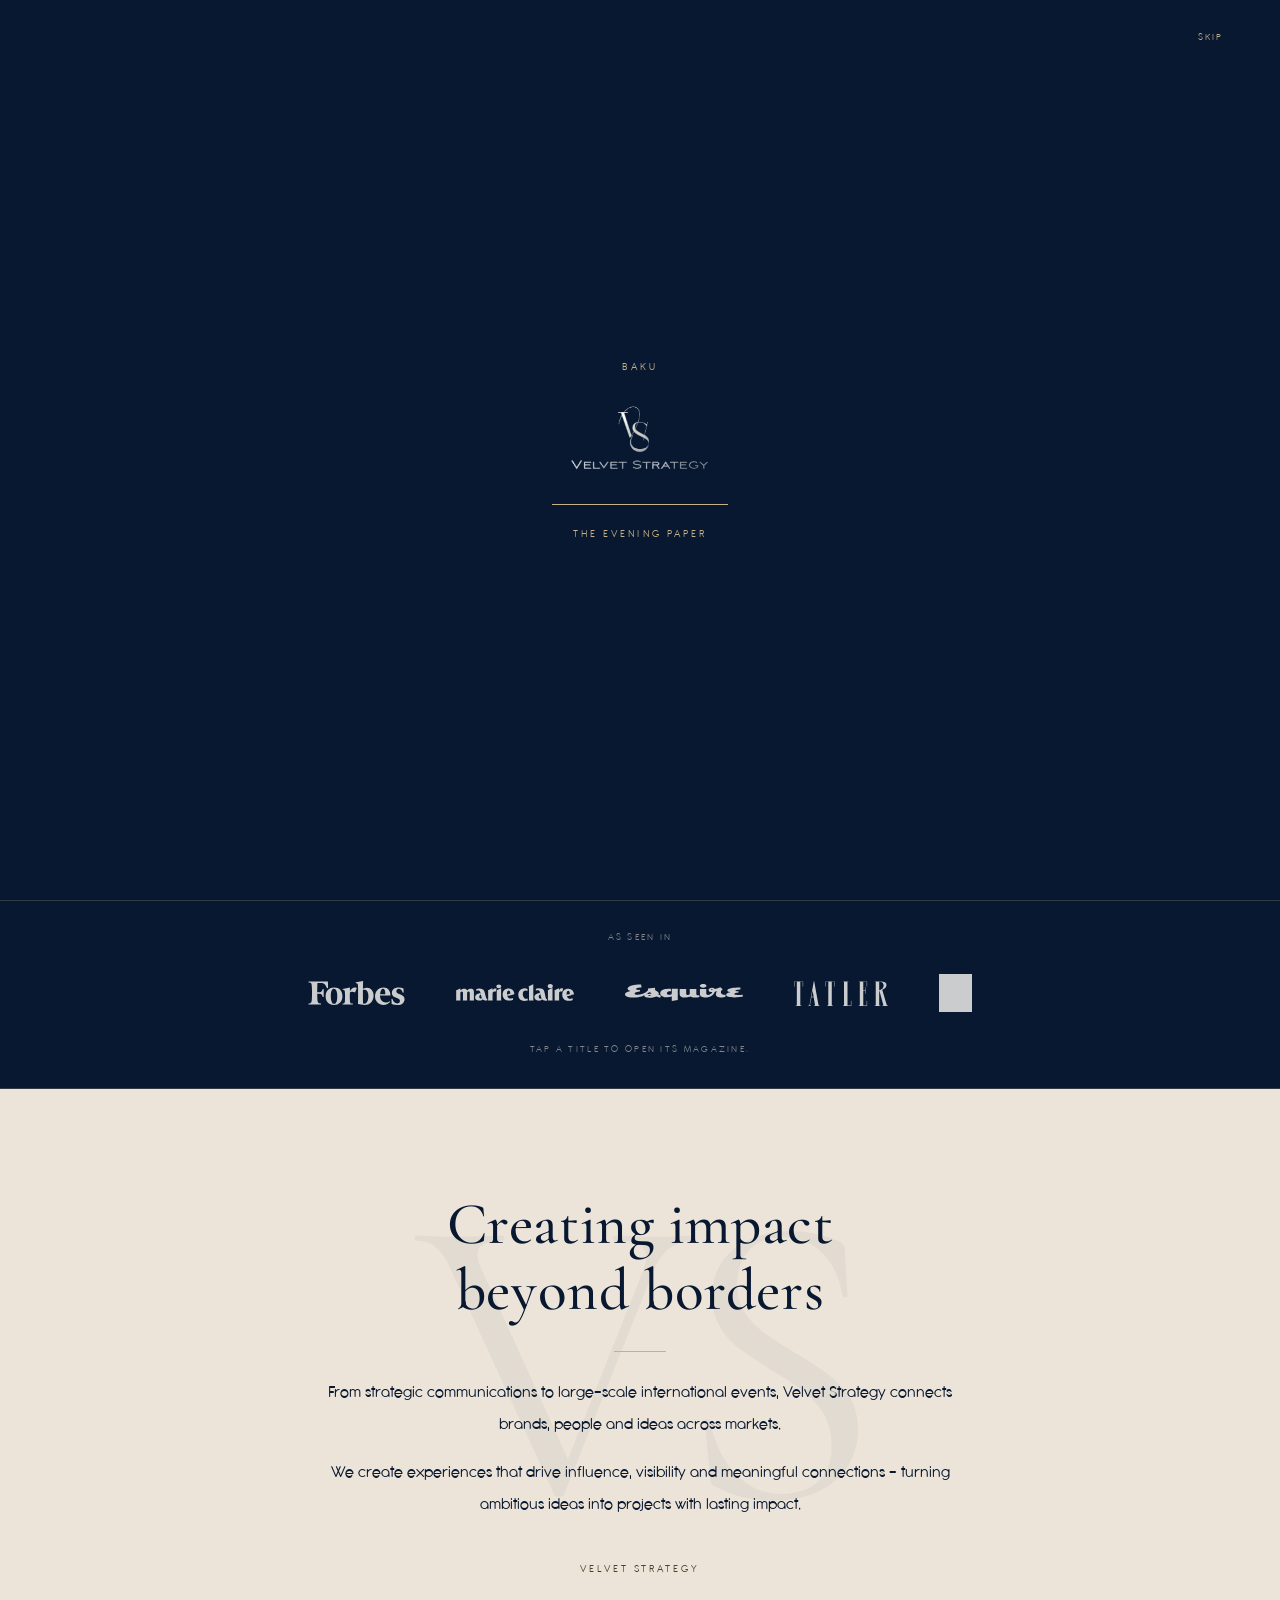
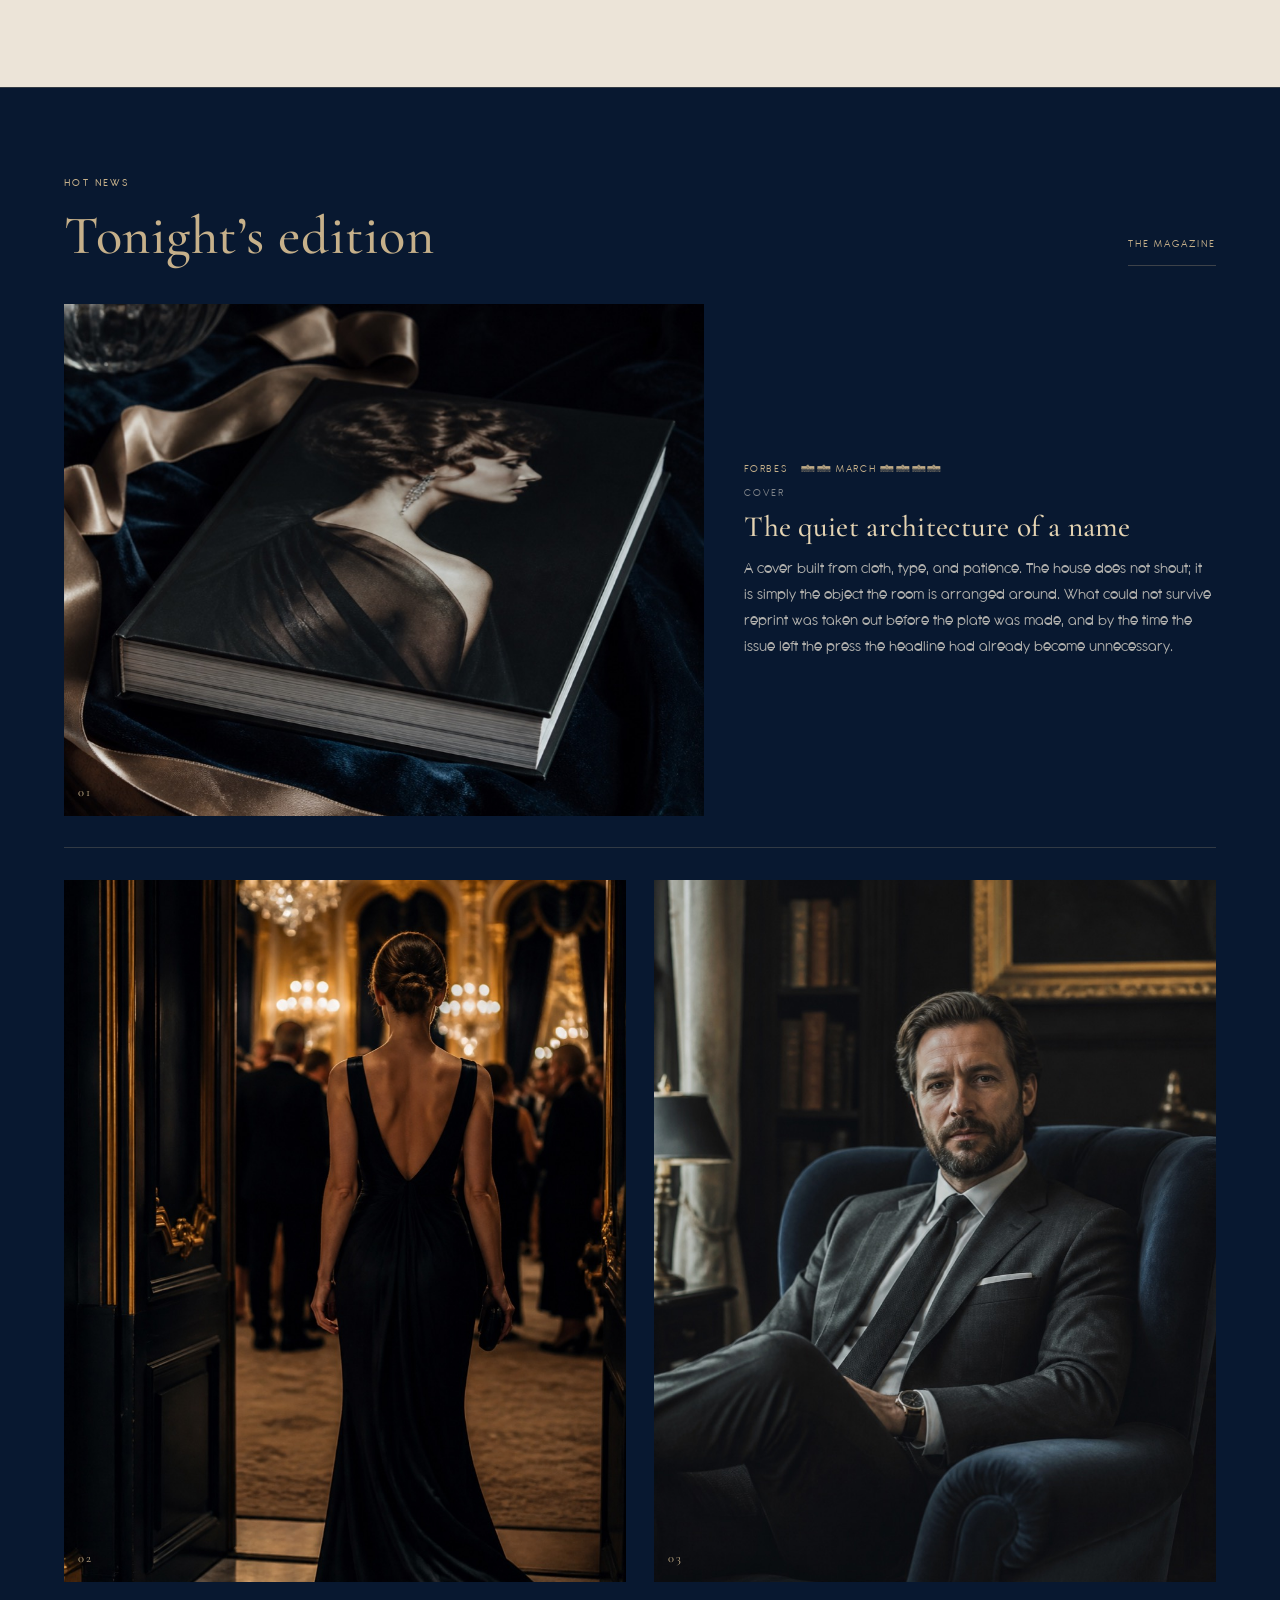
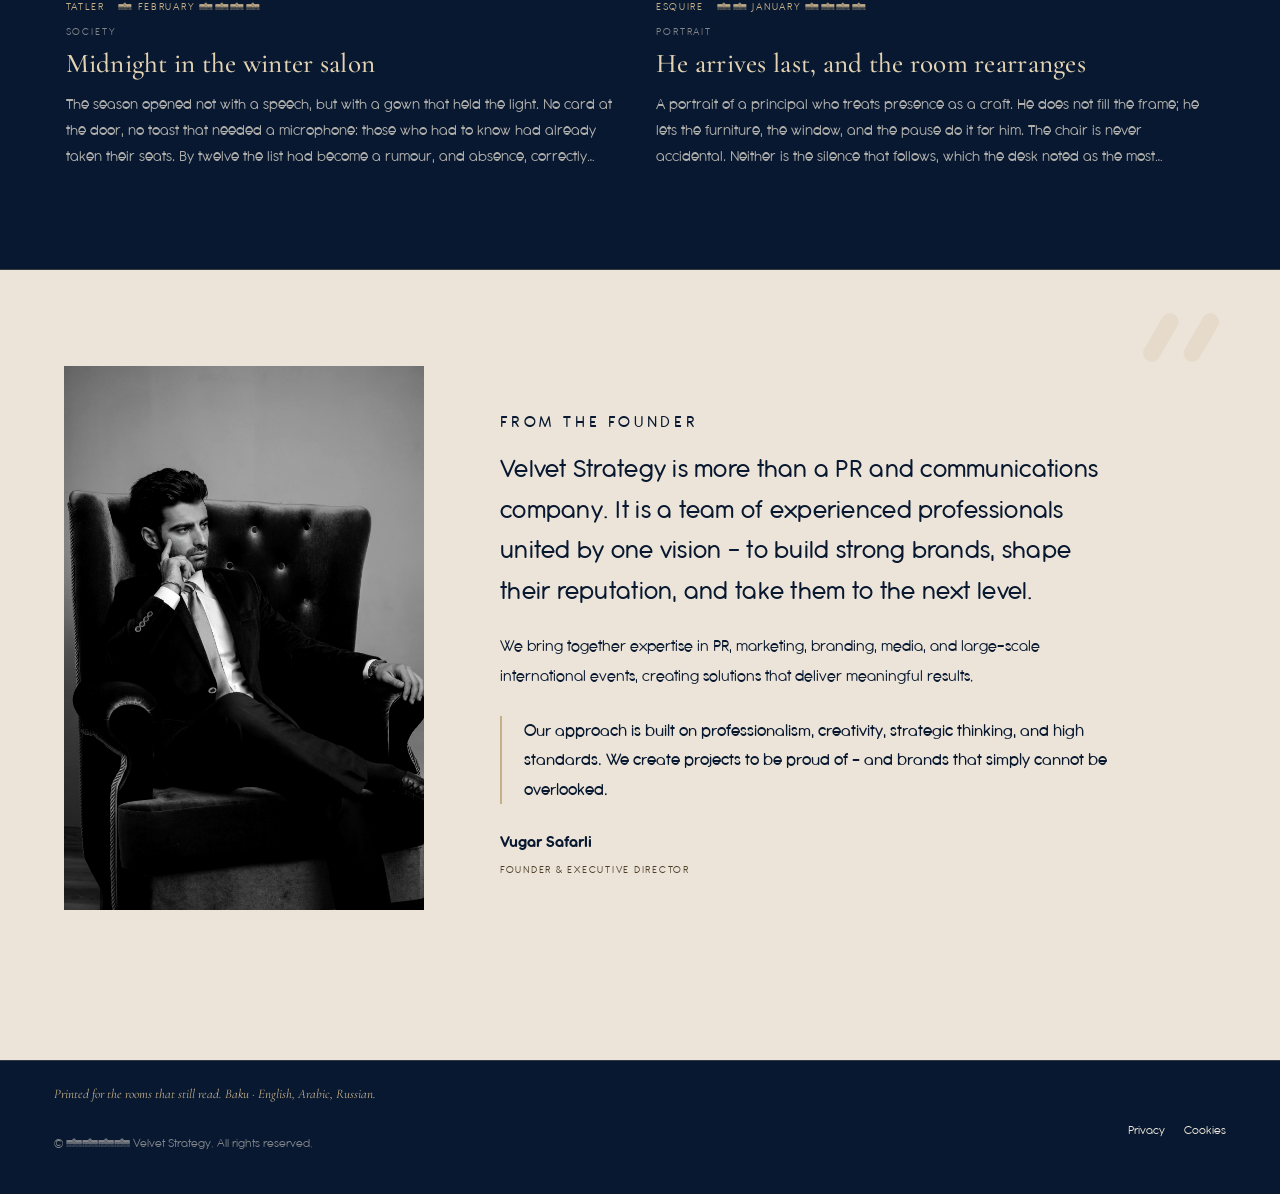
==== commit 7c770d4a: "Set display type back to Cormorant Garamond. Co-authored-by: Cursor <cursoragent@cursor.com>" ====
--- a/index.html
+++ b/index.html
@@ -9,7 +9,7 @@
     <link rel="preconnect" href="https://fonts.googleapis.com" />
     <link rel="preconnect" href="https://fonts.gstatic.com" crossorigin />
     <link
-      href="https://fonts.googleapis.com/css2?family=Amiri:ital,wght@0,400;0,700;1,400;1,700&family=Noto+Naskh+Arabic:wght@400;500;600;700&family=Pinyon+Script&display=swap"
+      href="https://fonts.googleapis.com/css2?family=Amiri:ital,wght@0,400;0,700;1,400;1,700&family=Cormorant+Garamond:ital,wght@0,400;0,500;0,600;0,700;1,400;1,600&family=Noto+Naskh+Arabic:wght@400;500;600;700&family=Pinyon+Script&display=swap"
       rel="stylesheet"
     />
     <link rel="stylesheet" href="css/styles.css" />
--- a/css/styles.css
+++ b/css/styles.css
@@ -1,12 +1,4 @@
 /* Velvet Strategy — quiet luxury */
-
-@font-face {
-  font-family: "Bodoni Moda";
-  src: url("../assets/fonts/BodoniModa-Variable.woff2") format("woff2");
-  font-weight: 400 700;
-  font-style: normal;
-  font-display: swap;
-}
 
 @font-face {
   font-family: "Antipasto Pro";
@@ -67,7 +59,7 @@
   --header-h: 4.75rem;
   --pad: clamp(1.25rem, 4.2vw, 3.5rem);
   --max: 72rem;
-  --serif: "Bodoni Moda", "Didot", "Bodoni MT", serif;
+  --serif: "Cormorant Garamond", Georgia, serif;
   --sans: "Antipasto Pro", "Manrope", "Segoe UI", sans-serif;
   --gothic: "Antipasto Pro", "Manrope", "Segoe UI", sans-serif;
   --script: "Pinyon Script", "Snell Roundhand", "Apple Chancery", cursive;
@@ -743,8 +735,6 @@
   font-size: clamp(1.85rem, 5.4vw, 3.35rem);
   line-height: 1.12;
   letter-spacing: 0.01em;
-  font-optical-sizing: none;
-  font-variation-settings: "opsz" 96;
   text-wrap: balance;
 }
 
@@ -1013,8 +1003,6 @@
   line-height: 1.12;
   letter-spacing: 0.01em;
   text-transform: none;
-  font-optical-sizing: none;
-  font-variation-settings: "opsz" 96;
   color: var(--navy);
 }
 
@@ -1088,8 +1076,6 @@
   font-size: clamp(2rem, 4.6vw, 3.4rem);
   line-height: 1.08;
   letter-spacing: 0.01em;
-  font-optical-sizing: none;
-  font-variation-settings: "opsz" 96;
   color: var(--gold);
 }
 
@@ -1208,8 +1194,6 @@
   font-weight: 500;
   line-height: 1.22;
   letter-spacing: 0.01em;
-  font-optical-sizing: none;
-  font-variation-settings: "opsz" 96;
   color: var(--gold-2);
 }
 
